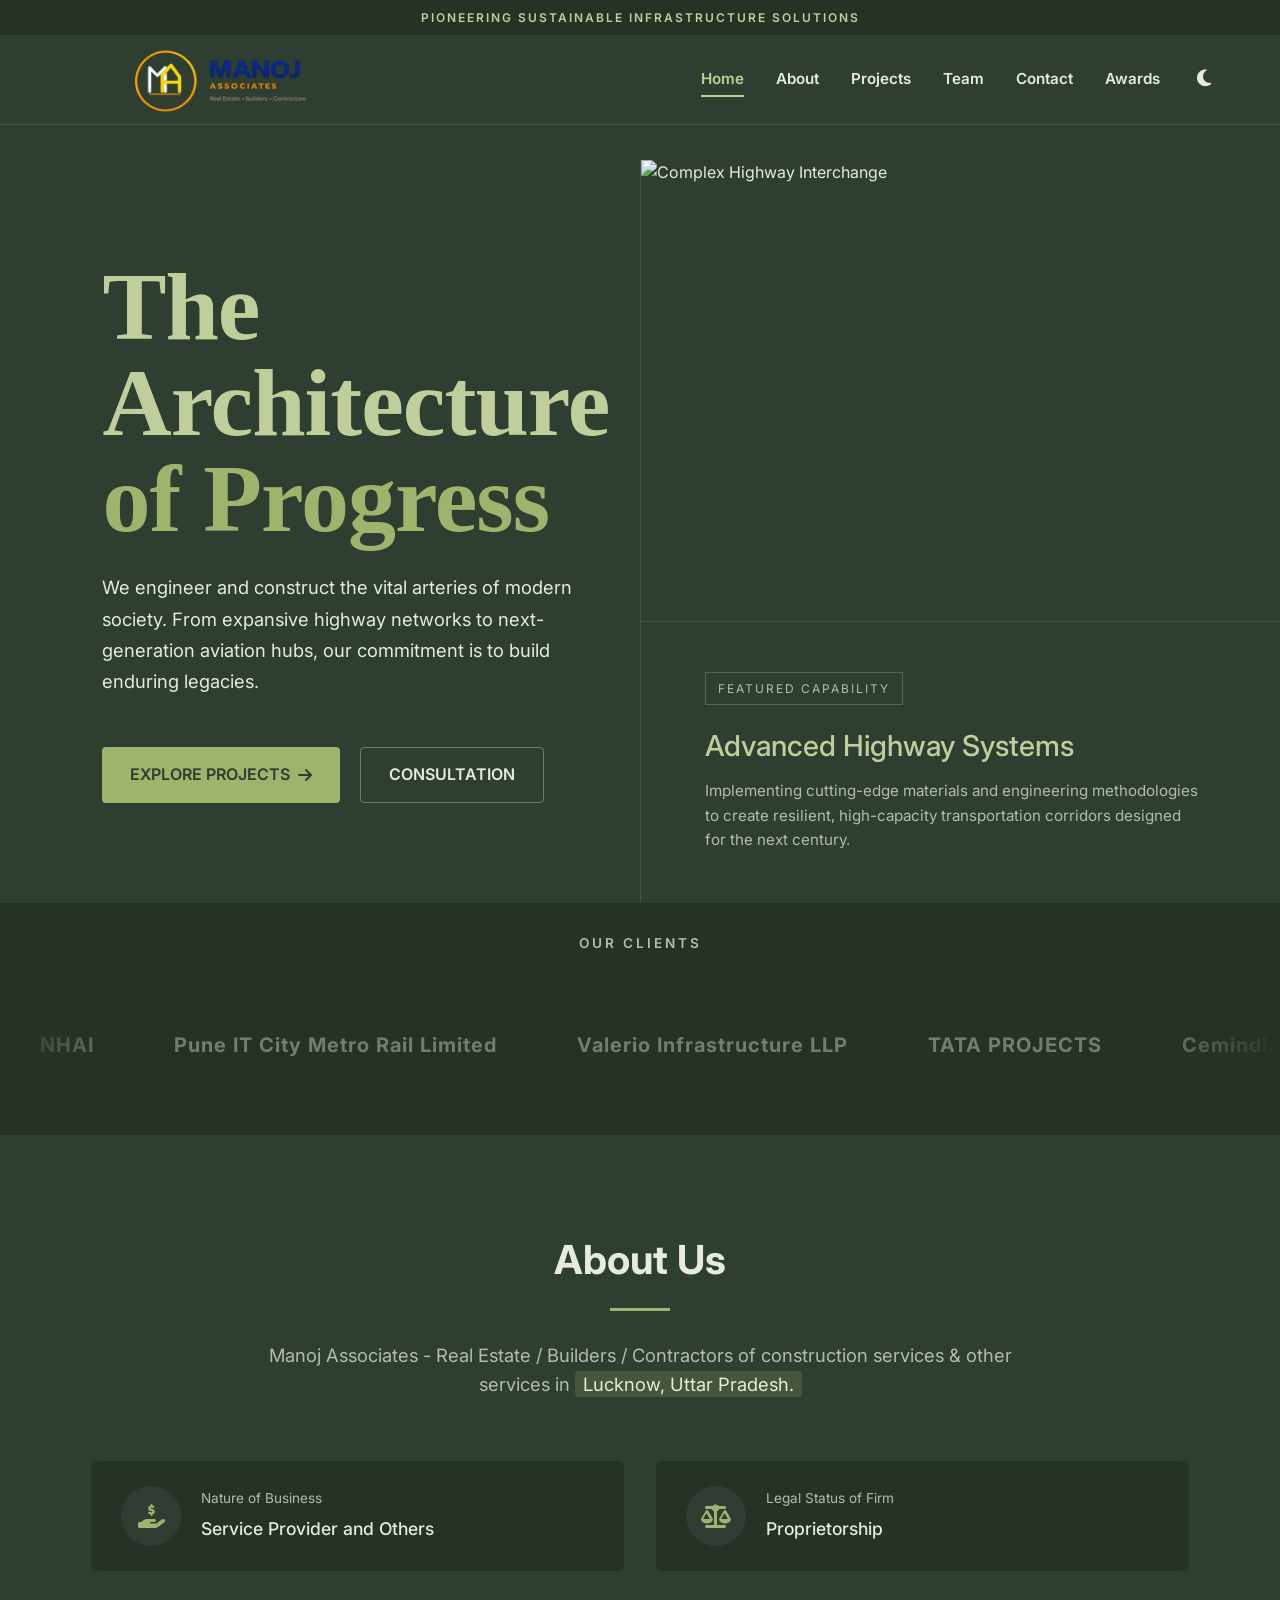
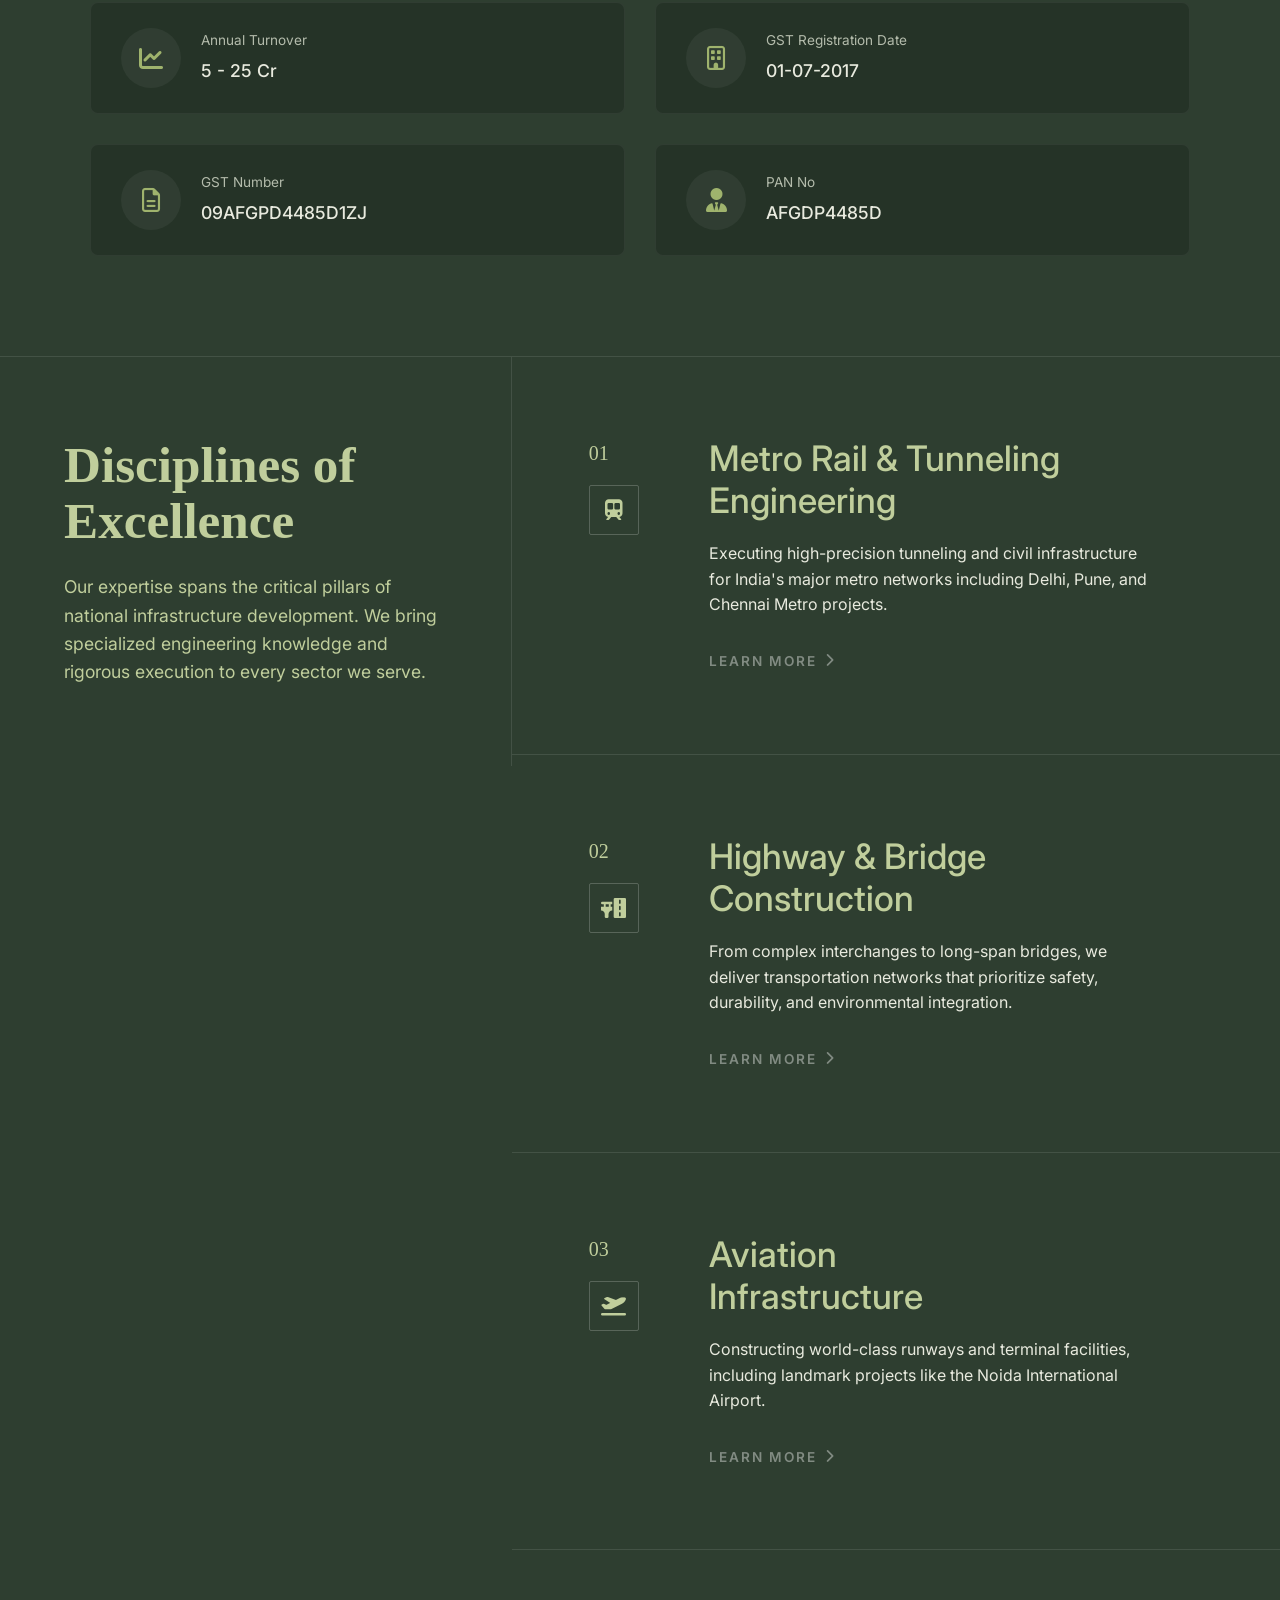
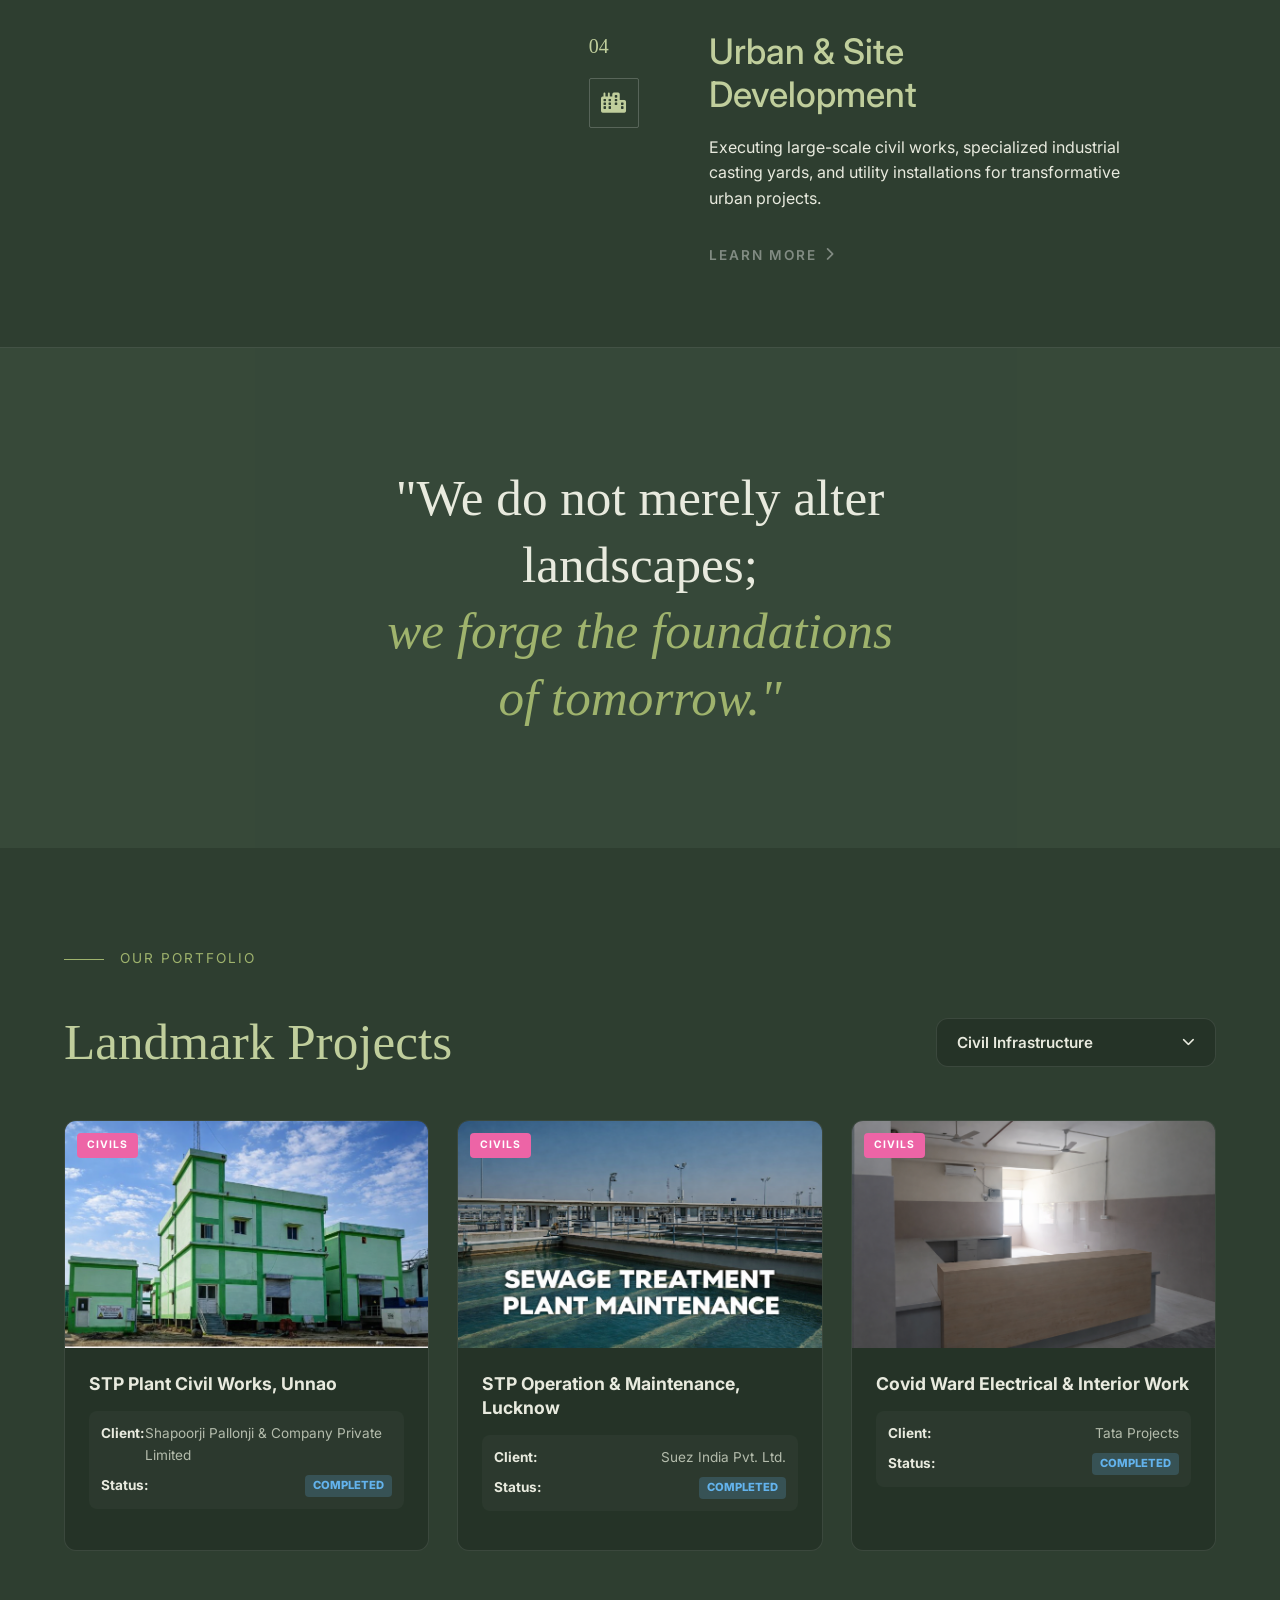
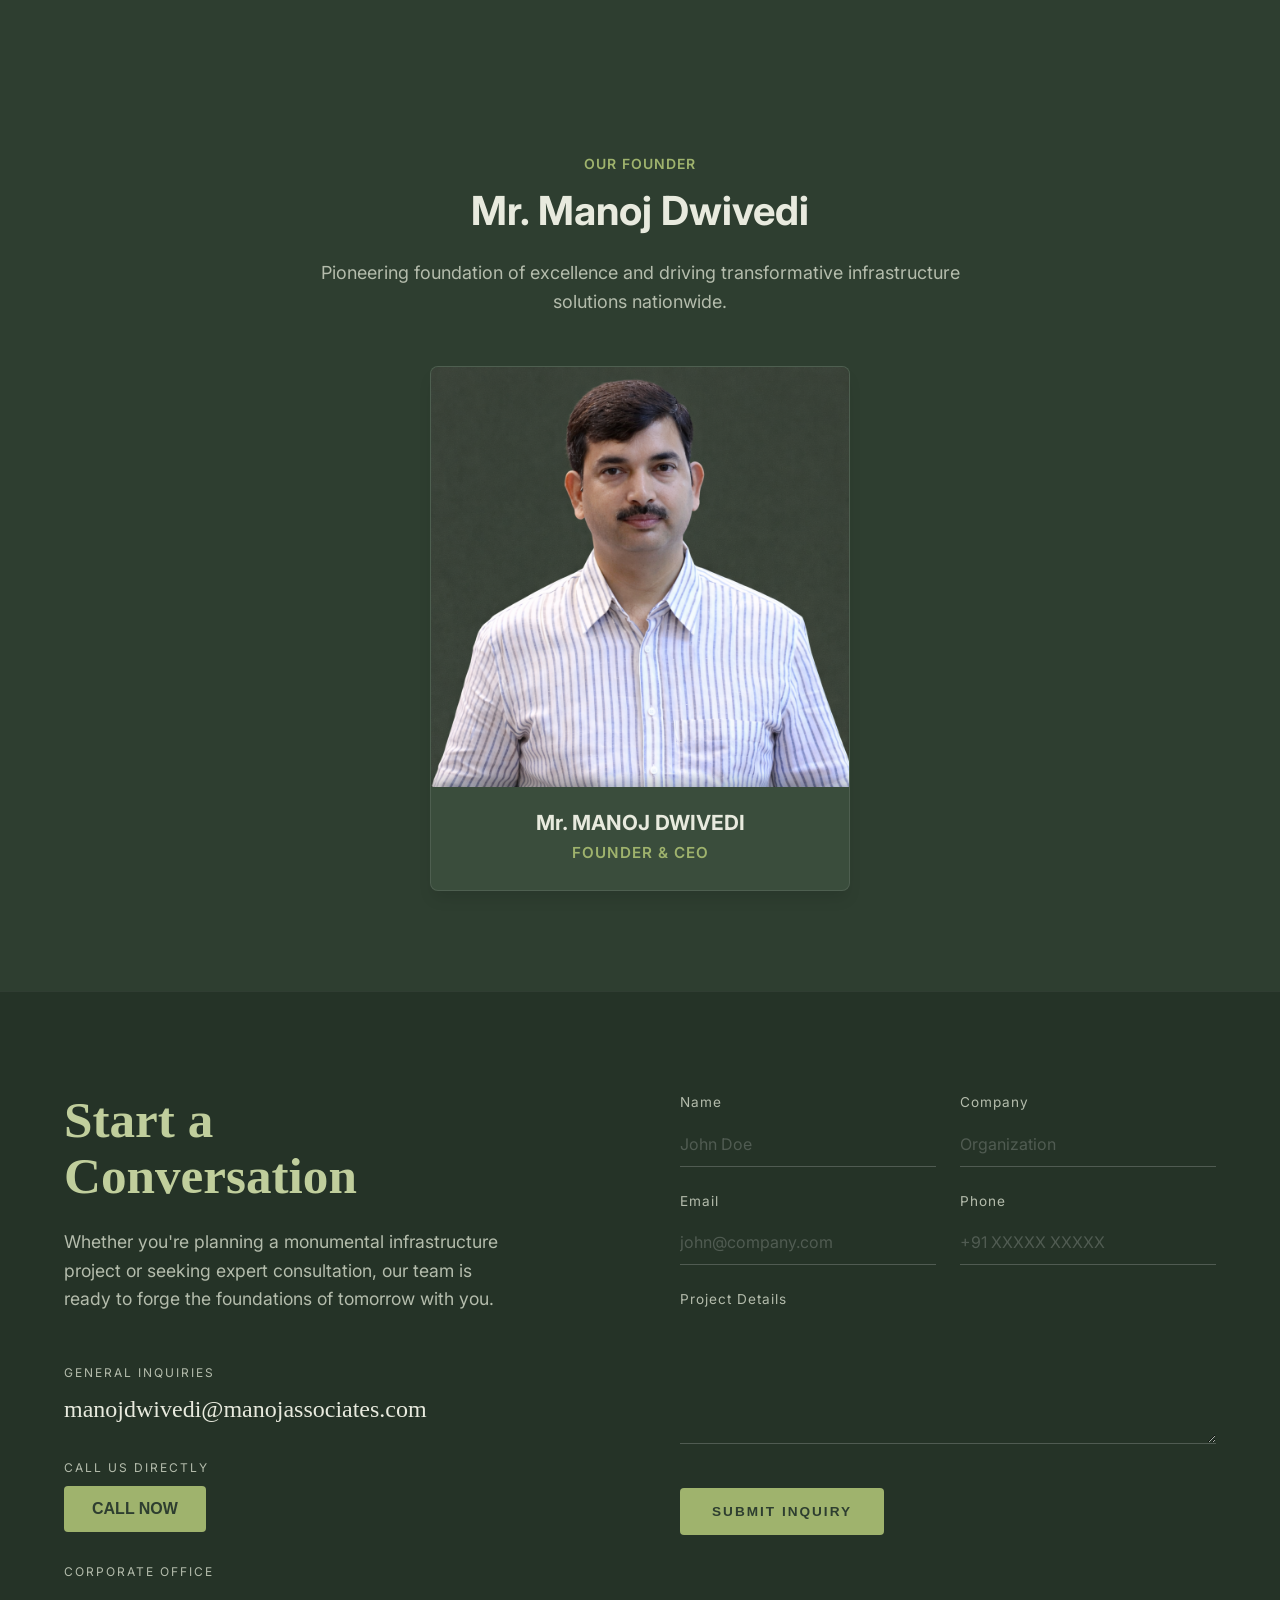
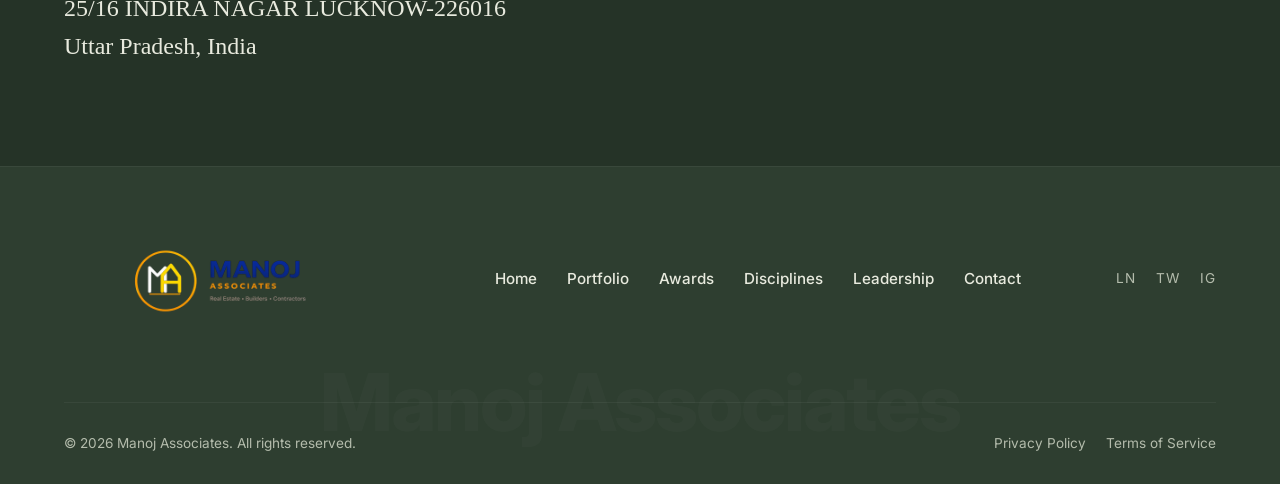
==== index.html @ 1d8e3f3d "email updated" ====
<!DOCTYPE html>
<html lang="en">

<head>
    <meta charset="UTF-8">
    <meta name="viewport" content="width=device-width, initial-scale=1.0">
    <link rel="icon" type="image/png" href="icon.png">

    <title> Manoj Associates </title>
    <meta name="description"
        content="Tiwari Infrastructure Pvt Ltd develops modern highways, airports, bridges, and smart city projects.">

    <!-- Google Fonts -->
    <link rel="preconnect" href="https://fonts.googleapis.com">
    <link rel="preconnect" href="https://fonts.gstatic.com" crossorigin>
    <link href="https://fonts.googleapis.com/css2?family=Inter:wght@300;400;500;600;700;800&display=swap"
        rel="stylesheet">

    <!-- FontAwesome for Icons -->
    <link rel="stylesheet" href="https://cdnjs.cloudflare.com/ajax/libs/font-awesome/6.4.0/css/all.min.css">

    <!-- Custom CSS -->
    <link rel="stylesheet" href="style.css">
</head>

<body>

    <!-- Top Banner -->
    <div class="top-banner">
        <span>PIONEERING SUSTAINABLE INFRASTRUCTURE SOLUTIONS</span>
    </div>

    <!-- Header / Navbar -->
    <header class="header">
        <div class="container navbar">
            <a href="#" class="logo">
                <div class="logo-box"><img src="newlogo.png"></div>
                <div class="logo-text">
                    <!-- <span class="logo-name">Manoj Associates </span> -->
                    <!-- <span class="logo-sub">Construction Excellence</span> -->
                </div>
            </a>
            <button class="mobile-menu-btn" aria-label="Toggle menu">
                <i class="fa-solid fa-bars"></i>
            </button>
            <nav class="nav-links">
                <a href="#home" class="active">Home</a>
                <a href="#about">About</a>
                <a href="#projects">Projects</a>

                <a href="#team">Team</a>
                <a href="#contact">Contact</a>
                <a href="awards.html">Awards</a>
                <!-- <a href="#" class="btn btn-primary nav-btn" download><i class="fa-solid fa-file-pdf"></i> Brochure</a> -->
                <button id="theme-toggle" class="theme-toggle-btn" aria-label="Toggle Dark/Light Mode">
                    <i class="fa-solid fa-moon"></i>
                </button>
            </nav>
        </div>
    </header>

    <!-- Hero Section Split Layout -->
    <section id="home" class="hero-split animate-on-scroll">
        <div class="hero-left">
            <div class="hero-content">
                <h1 class="hero-title">The Architecture <span class="highlight">of Progress</span></h1>
                <p class="hero-subtitle">We engineer and construct the vital arteries of modern society. From expansive
                    highway networks to next-generation aviation hubs, our commitment is to build enduring legacies.</p>
                <div class="hero-actions">
                    <a href="#projects" class="btn btn-primary">EXPLORE PROJECTS <i
                            class="fa-solid fa-arrow-right"></i></a>
                    <a href="#contact" class="btn btn-secondary">CONSULTATION</a>
                </div>
            </div>
        </div>
        <div class="hero-right">
            <div class="hero-image-pane">
                <img src="https://static.wixstatic.com/media/b2cf1a_d93e076eb09449809302a1bdda2d6752~mv2.png/v1/fill/w_712,h_318,al_c,q_85,usm_0.66_1.00_0.01,enc_auto/b2cf1a_d93e076eb09449809302a1bdda2d6752~mv2.png"
                    alt="Complex Highway Interchange">
            </div>
            <div class="hero-feature-pane">
                <span class="feature-tag">FEATURED CAPABILITY</span>
                <h3>Advanced Highway Systems</h3>
                <p>Implementing cutting-edge materials and engineering methodologies to create resilient, high-capacity
                    transportation corridors designed for the next century.</p>
            </div>
        </div>
    </section>

    <!-- Client Trust Marquee -->
    <section class="client-marquee">
        <div class="marquee-title">OUR CLIENTS</div>
        <div class="marquee-container">
            <div class="marquee-content-wrapper">
                <div class="marquee-content">
                    <div class="client-logo">NHAI</div>
                    <div class="client-logo"> Pune IT City Metro Rail
                        Limited </div>
                    <div class="client-logo">Valerio Infrastructure LLP</div>
                    <!-- <div class="client-logo"><img src="Mall Constructions Pvt.Ltd..png"></div> -->
                    <div class="client-logo">TATA PROJECTS</div>
                    <div class="client-logo">Cemindia Projects Limited</div>
                    <div class="client-logo">Afcons Infrastructure Limited</div>

                    <div class="client-logo">Suez India Pvt. Ltd. </div>

                    <div class="client-logo"> J.Kumar-NCC (GMLR) JV </div>
                    <div class="client-logo">Larsen & Toubro Limited,Construction</div>

                </div>
                <!-- Duplicate for seamless scroll -->
                <div class="marquee-content">
                    <div class="client-logo">
                        <div>
                            <div class="client-logo">PWD UTTAR PRADESH</div>
                            <div class="client-logo">MINISTRY OF ROAD TRANSPORT</div>
                            <div class="client-logo">L&T CONSTRUCTION</div>
                            <div class="client-logo">TATA PROJECTS</div>
                            <div class="client-logo">RELIANCE INFRA</div>
                        </div>
                    </div>
                </div>
            </div>
        </div>
    </section>

    <!-- About Us Section -->
    <section id="about" class="about section animate-on-scroll">
        <div class="container">
            <div class="about-header text-center">
                <h2 class="section-title">About Us</h2>
                <div class="heading-underline"></div>
                <p class="about-subtitle">Manoj Associates - Real Estate / Builders / Contractors of construction
                    services & other services in <span class="highlight-text">Lucknow, Uttar Pradesh.</span></p>
            </div>

            <div class="about-stats-container">
                <!-- Stat 1 -->
                <div class="about-stat-box">
                    <div class="stat-icon-wrap">
                        <i class="fa-solid fa-hand-holding-dollar"></i>
                    </div>
                    <div class="stat-info">
                        <span class="stat-label">Nature of Business</span>
                        <strong class="stat-value">Service Provider and Others</strong>
                    </div>
                </div>

                <!-- Stat 2 -->
                <div class="about-stat-box">
                    <div class="stat-icon-wrap">
                        <i class="fa-solid fa-scale-balanced"></i>
                    </div>
                    <div class="stat-info">
                        <span class="stat-label">Legal Status of Firm</span>
                        <strong class="stat-value">Proprietorship</strong>
                    </div>
                </div>

                <!-- Stat 3 -->
                <div class="about-stat-box">
                    <div class="stat-icon-wrap">
                        <i class="fa-solid fa-chart-line"></i>
                    </div>
                    <div class="stat-info">
                        <span class="stat-label">Annual Turnover</span>
                        <strong class="stat-value">5 - 25 Cr</strong>
                    </div>
                </div>

                <!-- Stat 4 -->
                <div class="about-stat-box">
                    <div class="stat-icon-wrap">
                        <i class="fa-regular fa-building"></i>
                    </div>
                    <div class="stat-info">
                        <span class="stat-label">GST Registration Date</span>
                        <strong class="stat-value">01-07-2017</strong>
                    </div>
                </div>

                <!-- Stat 5 (Centered at bottom) -->
                <div class="about-stat-box">
                    <div class="stat-icon-wrap">
                        <i class="fa-regular fa-file-lines"></i>
                    </div>
                    <div class="stat-info">
                        <span class="stat-label">GST Number</span>
                        <strong class="stat-value">09AFGPD4485D1ZJ</strong>
                    </div>
                </div>

                <!-- Stat 6 (Centered at bottom) -->
                <div class="about-stat-box">
                    <div class="stat-icon-wrap">
                        <i class="fa-solid fa-user-tie"></i>
                    </div>
                    <div class="stat-info">
                        <span class="stat-label">PAN No</span>
                        <strong class="stat-value">AFGDP4485D</strong>
                    </div>
                </div>
            </div>
        </div>
    </section>

    <!-- Disciplines Section -->
    <section id="services" class="disciplines">
        <div class="disciplines-left">
            <h2 class="disciplines-title">Disciplines of Excellence</h2>
            <p class="disciplines-desc">Our expertise spans the critical pillars of national infrastructure development.
                We bring specialized engineering knowledge and rigorous execution to every sector we serve.</p>
        </div>
        <div class="disciplines-right">
            <!-- Item 1: Metro & Tunneling -->
            <div class="discipline-item">
                <div class="discipline-meta">
                    <span class="discipline-num">01</span>
                    <div class="discipline-icon"><i class="fa-solid fa-train-subway"></i></div>
                </div>
                <div class="discipline-content">
                    <h3>Metro Rail & Tunneling<br>Engineering</h3>
                    <p>Executing high-precision tunneling and civil infrastructure for India's major metro networks
                        including Delhi, Pune, and Chennai Metro projects.</p>
                    <button class="learn-more btn-link" data-id="metro">LEARN MORE <i
                            class="fa-solid fa-chevron-right"></i></button>
                </div>
            </div>

            <!-- Item 2: Highway & Bridge -->
            <div class="discipline-item border-top">
                <div class="discipline-meta">
                    <span class="discipline-num">02</span>
                    <div class="discipline-icon"><i class="fa-solid fa-road-bridge"></i></div>
                </div>
                <div class="discipline-content">
                    <h3>Highway & Bridge<br>Construction</h3>
                    <p>From complex interchanges to long-span bridges, we deliver transportation networks that
                        prioritize safety, durability, and environmental integration.</p>
                    <button class="learn-more btn-link" data-id="highway">LEARN MORE <i
                            class="fa-solid fa-chevron-right"></i></button>
                </div>
            </div>

            <!-- Item 3: Aviation -->
            <div class="discipline-item border-top">
                <div class="discipline-meta">
                    <span class="discipline-num">03</span>
                    <div class="discipline-icon"><i class="fa-solid fa-plane-departure"></i></div>
                </div>
                <div class="discipline-content">
                    <h3>Aviation<br>Infrastructure</h3>
                    <p>Constructing world-class runways and terminal facilities, including landmark projects like the
                        Noida International Airport.</p>
                    <button class="learn-more btn-link" data-id="aviation">LEARN MORE <i
                            class="fa-solid fa-chevron-right"></i></button>
                </div>
            </div>

            <!-- Item 4: Urban Development -->
            <div class="discipline-item border-top">
                <div class="discipline-meta">
                    <span class="discipline-num">04</span>
                    <div class="discipline-icon"><i class="fa-solid fa-city"></i></div>
                </div>
                <div class="discipline-content">
                    <h3>Urban & Site<br>Development</h3>
                    <p>Executing large-scale civil works, specialized industrial casting yards, and utility
                        installations for transformative urban projects.</p>
                    <button class="learn-more btn-link" data-id="urban">LEARN MORE <i
                            class="fa-solid fa-chevron-right"></i></button>
                </div>
            </div>
        </div>
    </section>

    <!-- Quote Section -->
    <section class="quote-section">
        <div class="quote-overlay"></div>
        <div class="container quote-container">
            <h2 class="quote-text">"We do not merely alter<br>landscapes;<br><span>we forge the foundations<br>of
                    tomorrow."</span></h2>
        </div>
    </section>

    <!-- Testimonials Section Removed for Clarity -->

    <!-- Projects Section (Dropdown Filter) -->
    <section id="projects" class="portfolio section animate-on-scroll">
        <div class="container">
            <div class="portfolio-header">
                <div class="portfolio-tag-area">
                    <div class="portfolio-line"></div>
                    <span class="portfolio-tag">Our Portfolio</span>
                </div>
                <div class="portfolio-controls">
                    <h2 class="portfolio-title">Landmark Projects</h2>

                    <!-- Custom Modern Dropdown -->
                    <div class="project-filter-dropdown" id="project-dropdown">
                        <button class="dropdown-trigger">
                            <span id="selected-category">Civil Infrastructure</span>
                            <i class="fa-solid fa-chevron-down"></i>
                        </button>
                        <ul class="dropdown-menu">
                            <li data-filter="all">All Projects</li>
                            <li data-filter="architectural">Architectural & Finishing Works</li>
                            <li data-filter="metro">Metro Rail Infrastructure</li>
                            <li data-filter="tunnel">Tunnel Segment Casting</li>
                            <li data-filter="casting">Casting Yard Development</li>
                            <li data-filter="transport">Infrastructure Transportation</li>
                            <li data-filter="civil" class="active">Civil Infrastructure</li>
                        </ul>
                    </div>
                </div>
            </div>

            <div class="portfolio-grid-v2" id="projects-grid">

                <!-- 1. Architectural -->
                <!-- ----------------------project-1-------------------->
                <div class="pcard" data-sector="architectural" data-title="Noida International Airport – Flooring"
                    data-client="Tata Projects Ltd" data-amount="₹1000.50 Lakhs" data-status="In Progress"
                    data-location="Jewar, Uttar Pradesh"
                    data-desc="Precision execution of Ruby Red granite polishing, leather finish stone, and Kota stone flooring across terminal areas and passenger concourses. This project demands high durability and premium finishing for one of India's largest upcoming aviation hubs.">
                    <div class="pcard-image">
                        <img src="airport.png" alt="Noida Airport">
                        <div class="pcard-overlay">
                            <button class="view-details-btn">VIEW DETAILS</button>

                        </div>
                        <span class="pcard-badge architectural">Architectural</span>
                    </div>
                    <div class="pcard-body">
                        <h3>Noida International Airport</h3>
                        <div class="pcard-info-grid">
                            <span><strong>Client:</strong> Tata Projects Ltd</span>
                            <span><strong>Status:</strong> <span class="status-tag ongoing">In Progress</span></span>
                        </div>
                    </div>
                </div>

                <!-- ----------------------project-1-------------------->




                <!-- ----------------------project-2-------------------->

                <div class="pcard" data-sector="architectural" data-title="Pune Metro Multi-Station Finishing Works"
                    data-client="Tata Projects Ltd" data-amount="₹1855.00 Lakhs" data-status="Completed"
                    data-location="Pune Metro Stations"
                    data-desc="Execution of comprehensive architectural and finishing works including granite flooring, cladding, ACP façade systems, glass installation and stainless steel works across multiple Pune Metro stations such as Shivaji Nagar, Civil Court (underground and elevated), Swargate, Budhwarpeth and Mandai under UGC-01 & 02 packages.The project focused on delivering high-quality structural finishing, durability and modern metro station aesthetics.">
                    <div class="pcard-image">
                        <img src="Pune Metro Finishing Works.png" alt="Pune Metro Finishing Works">
                        <div class="pcard-overlay">
                            <button class="view-details-btn">VIEW DETAILS</button>

                        </div>
                        <span class="pcard-badge architectural">Architectural</span>
                    </div>
                    <div class="pcard-body">
                        <h3>Pune Metro Finishing Works</h3>
                        <div class="pcard-info-grid">
                            <span><strong>Client:</strong>Gulermak - Tata Projects Limited </span>
                            <span><strong>Status:</strong> <span class="status-tag ongoing">Completed</span></span>
                        </div>
                    </div>
                </div>

                <!-- ----------------------project-2-------------------->


                <!-- ----------------------project-3-------------------->

                <div class="pcard" data-sector="architectural" data-title="Pune Metro Basalt Cladding Work"
                    data-client="Tata Projects Ltd" data-amount="₹500.00 Lakhs" data-status="Completed"
                    data-location="Shivaji Nagar Metro Station, Pune"
                    data-desc="Execution of basalt stone cladding and miscellaneous finishing works at Shivaji Nagar Entry and Exit area under Pune Metro Project UGC-01. The project focused on durable façade finishing and high-quality architectural detailing for metro infrastructure.">
                    <div class="pcard-image">
                        <img src="Pune Metro Basalt Cladding Work.png" alt="Noida Airport">
                        <div class="pcard-overlay">
                            <button class="view-details-btn">VIEW DETAILS</button>

                        </div>
                        <span class="pcard-badge architectural">Architectural</span>
                    </div>
                    <div class="pcard-body">
                        <h3>Pune Metro Basalt Cladding Work</h3>
                        <div class="pcard-info-grid">
                            <span><strong>Client:</strong>Gulermak - Tata Projects Limited (Pune Metro Joint
                                Venture)</span>
                            <span><strong>Status:</strong> <span class="status-tag ongoing">Completed</span></span>
                        </div>
                    </div>
                </div>

                <!-- ----------------------project-3-------------------->



                <!-- ----------------------project-4-------------------->

                <div class="pcard" data-sector="architectural"
                    data-title=" Supply and installation of ACP cladding at Khadki Metro Station, Pune."
                    data-client="Tata Projects Ltd" data-amount="₹144.00 Lakhs" data-status="Completed"
                    data-location="Khadki Metro Station, Pune"
                    data-desc="Execution of supply and fixing of Aluminum Composite Panel (ACP) cladding at Khadki Metro Station, Pune. The project involved high-quality façade installation to enhance durability, safety and modern architectural appearance of the metro station.">
                    <div class="pcard-image">
                        <img src="Khadki Metro ACP Work.png" alt="Khadki Metro ACP Work">
                        <div class="pcard-overlay">
                            <button class="view-details-btn">VIEW DETAILS</button>

                        </div>
                        <span class="pcard-badge architectural">Architectural</span>
                    </div>
                    <div class="pcard-body">
                        <h3>Khadki Metro ACP Work</h3>
                        <div class="pcard-info-grid">
                            <span><strong>Client:</strong>Mall Constructions Pvt. Ltd.</span>
                            <span><strong>Status:</strong> <span class="status-tag ongoing">Completed</span></span>
                        </div>
                    </div>
                </div>
                <!-- ----------------------project-4-------------------->



                <!-- ----------------------project-5-------------------->

                <div class="pcard" data-sector="architectural"
                    data-title="Granite flooring, ACP cladding, glass and steel works across multiple Pune Metro stations."
                    data-client="Tata Projects Ltd" data-amount="₹1855.00 Lakhs" data-status="Completed"
                    data-location="Pune Metro Stations (Multiple Locations)"
                    data-desc="Execution of large-scale architectural and finishing works including granite flooring, cladding, ACP façade systems, glass installation and stainless steel works across multiple Pune Metro stations such as Shivaji Nagar, Civil Court (UG & Elevated), Swargate, Budhwarpeth and Mandai under UGC-01 & 02 packages.The project focused on delivering high-quality finishing, structural durability and modern metro infrastructure aesthetics.">
                    <div class="pcard-image">
                        <img src="punemetro.png" alt="Noida Airport">
                        <div class="pcard-overlay">
                            <button class="view-details-btn">VIEW DETAILS</button>

                        </div>
                        <span class="pcard-badge architectural">Architectural</span>
                    </div>
                    <div class="pcard-body">
                        <h3> Pune Metro Finishing Works</h3>
                        <div class="pcard-info-grid">

                            <span><strong>Client:</strong>Gulermak - Tata Projects Limited (Pune Metro JV)</span>
                            <span><strong>Status:</strong> <span class="status-tag ongoing">Completed</span></span>
                        </div>
                    </div>
                </div>

                <!-- ----------------------project-5-------------------->



                <!-- ----------------------project-6-------------------->

                <div class="pcard" data-sector="architectural"
                    data-title="Civil, electrical and infrastructure work for Tata-assisted isolation wards at Gonda Hospital."
                    data-client="Tata Projects Ltd" data-amount="₹187.00 Lakhs" data-status="Completed"
                    data-location="Gonda Hospital, Uttar Pradesh"
                    data-desc="Execution of civil, architectural, electrical, ELV and PHE works for the creation and upgradation of Tata-assisted isolation and quarantine wards at Gonda Hospital. The project focused on rapid infrastructure development with high standards of safety, functionality and healthcare compliance.">
                    <div class="pcard-image">
                        <img src="Gonda Hospital Infrastructure Work.png" alt="Noida Airport">
                        <div class="pcard-overlay">
                            <button class="view-details-btn">VIEW DETAILS</button>

                        </div>
                        <span class="pcard-badge architectural">Architectural</span>
                    </div>
                    <div class="pcard-body">
                        <h3>Gonda Hospital Infrastructure Work</h3>
                        <div class="pcard-info-grid">
                            <span><strong>Client:</strong>Tata Projects </span>
                            <span><strong>Status:</strong> <span class="status-tag ongoing">Completed</span></span>
                        </div>
                    </div>
                </div>
                <!-- ----------------------project-6-------------------->




                <!-- ----------------------project-7-------------------->

                <div class="pcard" data-sector="Architectural" data-title="Taj Hotel Basalt Cladding"
                    data-client="Valerio Infrastructure LLP" data-amount="₹100.00 Lakhs" data-status="In Progress"
                    data-location="Gomti Nagar, Lucknow"
                    data-desc="High-quality basalt stone cladding for the prestigious Taj Hotel. Our scope includes intricate façade finishing and architectural stone installation to achieve a premium aesthetic while ensuring long-term structural resilience.">
                    <div class="pcard-image">
                        <img src="taj.png" alt="Taj Hotel">
                        <div class="pcard-overlay">
                            <button class="view-details-btn">VIEW DETAILS</button>
                        </div>
                        <span class="pcard-badge architectural">Finishing</span>
                    </div>
                    <div class="pcard-body">
                        <h3>Taj Hotel Stone Cladding</h3>
                        <div class="pcard-info-grid">
                            <span><strong>Client:</strong> Valerio LLP</span>
                            <span><strong>Status:</strong> <span class="status-tag ongoing">In Progress</span></span>
                        </div>
                    </div>
                </div>
                <!-- ----------------------project-7-------------------->



                <!-- 2. Metro -->

                <!-- ----------------------project-1-------------------->

                <div class="pcard" data-sector="metro" data-title="Lucknow Metro Stations, Uttar Pradesh"
                    data-client="Gulermak-Tata JV" data-amount="₹231.77 Lakhs" data-status="Completed"
                    data-location="Lucknow Metro Stations, Uttar Pradesh"
                    data-desc=" Execution of civil construction works across multiple stations of the Lucknow Metro Project. The project involved structural development, site work and infrastructure execution ensuring durability, safety and high construction standards for metro rail operations.">
                    <div class="pcard-image">
                        <img src="Lucknow Metro Civil Works.png" alt="Lucknow Metro">
                        <div class="pcard-overlay">
                            <button class="view-details-btn">VIEW DETAILS</button>
                        </div>
                        <span class="pcard-badge metro">Metro Civil</span>
                    </div>
                    <div class="pcard-body">
                        <h3>Lucknow Metro Civil Works</h3>
                        <div class="pcard-info-grid">
                            <span><strong>Client:</strong>Gulermak-Tata Projects JV</span>
                            <span><strong>Status:</strong> <span class="status-tag completed">Completed</span></span>
                        </div>
                    </div>
                </div>
                <!-- ----------------------project-1-------------------->

                <!-- ----------------------project-2-------------------->

                <div class="pcard" data-sector="metro"
                    data-title="Road restoration work executed for Lucknow Metro infrastructure project."
                    data-client="Gulermak-Tata JV" data-amount="₹770.00 Lakhs" data-status="Completed"
                    data-location="Lucknow Metro Project, Uttar Pradesh"
                    data-desc="Execution of road restoration works for the Lucknow Metro Project, ensuring reconstruction and strengthening of roads affected during metro construction. The project focused on restoring surface quality, durability and maintaining urban infrastructure standards.">
                    <div class="pcard-image">
                        <img src="Lucknow Metro Road Restoration.png" alt="Lucknow Metro">
                        <div class="pcard-overlay">
                            <button class="view-details-btn">VIEW DETAILS</button>
                        </div>
                        <span class="pcard-badge metro">Metro Civil</span>
                    </div>
                    <div class="pcard-body">
                        <h3>Lucknow Metro Road Restoration</h3>
                        <div class="pcard-info-grid">
                            <span><strong>Client:</strong>Gulermak - Tata Projects JV</span>
                            <span><strong>Status:</strong> <span class="status-tag completed">Completed</span></span>
                        </div>
                    </div>
                </div>
                <!-- ----------------------project-2-------------------->



                <!-- ----------------------project-3-------------------->

                <div class="pcard" data-sector="metro"
                    data-title="Inter-carting and transportation of concrete segment rings for Pune Metro project."
                    data-client="Gulermak-Tata JV" data-amount="₹103.00 Lakhs" data-status="Completed"
                    data-location="Pune Metro Project, Maharashtra"
                    data-desc="Execution of inter-carting and transportation of precast concrete segment rings for the Pune Metro Rail Project. The work ensured timely and safe movement of tunnel segments to support metro tunneling operations and project efficiency.">
                    <div class="pcard-image">
                        <img src="Pune Metro Segment Transportation.png" alt="Lucknow Metro">
                        <div class="pcard-overlay">
                            <button class="view-details-btn">VIEW DETAILS</button>
                        </div>
                        <span class="pcard-badge metro">Metro Civil</span>
                    </div>
                    <div class="pcard-body">
                        <h3>Pune Metro Segment Transportation</h3>
                        <div class="pcard-info-grid">
                            <span><strong>Client:</strong>Gulermak - Tata Projects JV</span>
                            <span><strong>Status:</strong> <span class="status-tag completed">Completed</span></span>
                        </div>
                    </div>
                </div>

                <!-- ----------------------project-3-------------------->




                <!-- 3. Tunnel -->

                <!-- ----------------------project-1-------------------->

                <div class="pcard" data-sector="tunnel" data-title="Tunnel Segment Casting – Palghar"
                    data-client="J.Kumar-NCC(GMLR)Joint Venture" data-amount="₹957.00 Lakhs" data-status="In Progress"
                    data-location="Manor Casting Yard, Palghar (Maharashtra)"
                    data-desc=" Execution of tunnel segment ring casting at Manor casting yard for the GMLR (Goregaon-Mulund Link Road) Project in Palghar. The project involves precision manufacturing of precast tunnel segments to support large-scale metro tunneling operations with high quality and structural standards.">
                    <div class="pcard-image">
                        <img src="GMLR Tunnel Segment Casting.png" alt="Tunnel Casting">
                        <div class="pcard-overlay">
                            <button class="view-details-btn">VIEW DETAILS</button>
                        </div>
                        <span class="pcard-badge tunnel">Tunneling</span>
                    </div>
                    <div class="pcard-body">
                        <h3>GMLR Tunnel Segment Casting</h3>
                        <div class="pcard-info-grid">
                            <span><strong>Client:</strong>J.Kumar-NCC(GMLR)Joint Venture</span>
                            <span><strong>Status:</strong> <span class="status-tag completed">In Progress</span></span>
                        </div>
                    </div>
                </div>

                <!-- ----------------------project-1-------------------->



                <!-- ----------------------project-2-------------------->

                <div class="pcard" data-sector="tunnel" data-title="Bhopal Metro Segment Casting"
                    data-client="Kalpataru Projects International Limited" data-amount="₹282.00 Lakhs"
                    data-status="In Progress" data-location="Bhopal Casting Yard, Madhya Pradesh"
                    data-desc="Execution of tunnel segment ring casting at Bhopal casting yard for Bhopal Metro Project BH-04. The project involves precision manufacturing of precast tunnel segments to support metro tunneling operations with high quality and structural standards.">
                    <div class="pcard-image">
                        <img src="Bhopal Metro Segment Casting.png" alt="Tunnel Casting">
                        <div class="pcard-overlay">
                            <button class="view-details-btn">VIEW DETAILS</button>
                        </div>
                        <span class="pcard-badge tunnel">Tunneling</span>
                    </div>
                    <div class="pcard-body">
                        <h3>Bhopal Metro Segment Casting</h3>
                        <div class="pcard-info-grid">
                            <span><strong>Client:</strong>Kalpataru Projects International Limited</span>
                            <span><strong>Status:</strong> <span class="status-tag completed">In Progress</span></span>
                        </div>
                    </div>
                </div>
                <!-- ----------------------project-2-------------------->


                <!-- ----------------------project-3-------------------->

                <div class="pcard" data-sector="tunnel" data-title="Tunnel Casting – Patna Metro"
                    data-client="Larsen & Toubro Limited (Construction)" data-amount="₹310.00 Lakhs"
                    data-status="Completed" data-location="Patna Casting Yard, Bihar"
                    data-desc="Execution of tunnel segment ring casting at Patna casting yard for Patna Metro Project PC-03. The project involved manufacturing of precast tunnel segments ensuring high precision, structural strength and quality standards for metro tunneling operations.">
                    <div class="pcard-image">
                        <img src="Tunnel Casting – Patna Metro.png" alt="Tunnel Casting">
                        <div class="pcard-overlay">
                            <button class="view-details-btn">VIEW DETAILS</button>
                        </div>
                        <span class="pcard-badge tunnel">Tunneling</span>
                    </div>
                    <div class="pcard-body">
                        <h3>Patna Metro Segment Casting</h3>
                        <div class="pcard-info-grid">
                            <span><strong>Client:</strong>Larsen & Toubro Limited</span>
                            <span><strong>Status:</strong> <span class="status-tag completed">Completed</span></span>
                        </div>
                    </div>
                </div>
                <!-- ----------------------project-3-------------------->


                <!-- ----------------------project-4-------------------->

                <div class="pcard" data-sector="tunnel" data-title="Delhi Metro Segment Casting"
                    data-client="Larsen & Toubro Limited (Construction)" data-amount="₹335.00 Lakhs"
                    data-status="Completed" data-location="Mundka Casting Yard, Delhi"
                    data-desc="Execution of tunnel segment ring casting at Mundka casting yard for Delhi Metro Project DC-09. The project involved manufacturing high-precision precast tunnel segments ensuring durability, structural integrity and compliance with metro infrastructure standards.">
                    <div class="pcard-image">
                        <img src="delhi.png" alt="Tunnel Casting">
                        <div class="pcard-overlay">
                            <button class="view-details-btn">VIEW DETAILS</button>
                        </div>
                        <span class="pcard-badge tunnel">Tunneling</span>
                    </div>
                    <div class="pcard-body">
                        <h3>Delhi Metro Segment Casting</h3>
                        <div class="pcard-info-grid">
                            <span><strong>Client:</strong>Larsen & Toubro Limited </span>
                            <span><strong>Status:</strong> <span class="status-tag completed">Completed</span></span>
                        </div>
                    </div>
                </div>
                <!-- ----------------------project-4-------------------->


                <!-- ----------------------project-5-------------------->

                <div class="pcard" data-sector="tunnel"
                    data-title="Segment casting work for Chennai Metro Projects TU-01 & UG-06. "
                    data-client="Tata Projects Limited" data-amount="₹525.00 Lakhs" data-status="In Progress"
                    data-location="Chennai Metro Project, Tamil Nadu"
                    data-desc="Execution of segment casting work for Chennai Metro Projects TU-01 & UG-06. The project involves manufacturing precast tunnel segments with high precision and quality to support metro tunneling operations and infrastructure development.">
                    <div class="pcard-image">
                        <img src="Work order for Segment Casting work for Chennai Metro Project – TU-01 & UG-06.png"
                            alt="Tunnel Casting">
                        <div class="pcard-overlay">
                            <button class="view-details-btn">VIEW DETAILS</button>
                        </div>
                        <span class="pcard-badge tunnel">Tunneling</span>
                    </div>
                    <div class="pcard-body">
                        <h3>Chennai Metro Segment Casting</h3>
                        <div class="pcard-info-grid">
                            <span><strong>Client:</strong>Tata Projects </span>
                            <span><strong>Status:</strong> <span class="status-tag completed">In Progress</span></span>
                        </div>
                    </div>
                </div>
                <!-- ----------------------project-5-------------------->






                <!-- 4. Casting Yard -->
                <!-- ----------------------project-1------------------->

                <div class="pcard" data-sector="casting"
                    data-title="Construction of casting yard for twin tunnel in GMLR Project, Palghar."
                    data-client="J. Kumar - NCC (GMLR) Joint Venture" data-amount="₹500.00 Lakhs"
                    data-status="In Progress" data-location="Palghar (GMLR Project), Maharashtra"
                    data-desc="Construction of casting yard for twin tunnel segment production from Film City Goregaon to Khindipada (Amar Nagar), Mulund under GMLR Project, Palghar. The project supports large-scale tunnel infrastructure development with precision casting facilities and operational setup.">
                    <div class="pcard-image">
                        <img src="GMLR.png" alt="Casting Yard">
                        <div class="pcard-overlay">
                            <button class="view-details-btn">VIEW DETAILS</button>
                        </div>
                        <span class="pcard-badge casting">Industrial</span>
                    </div>
                    <div class="pcard-body">
                        <h3>GMLR Casting Yard Development</h3>
                        <div class="pcard-info-grid">
                            <span><strong>Client:</strong>J. Kumar - NCC (GMLR) Joint Venture</span>
                            <span><strong>Status:</strong> <span class="status-tag completed">In Progress</span></span>
                        </div>
                    </div>
                </div>
                <!-- ----------------------project-1------------------->


                <!-- ----------------------project-2------------------->

                <div class="pcard" data-sector="casting"
                    data-title="Casting yard setup work for Delhi Metro Project DC-05."
                    data-client="Afcons Infrastructure Limited" data-amount="₹289.00 Lakhs" data-status="Completed"
                    data-location="Delhi Metro Project, Delhi"
                    data-desc="Execution of casting yard setup work for Delhi Metro Project DC-05. The project involved development of infrastructure and facilities required for tunnel segment production, ensuring efficient operations and high construction standards.">
                    <div class="pcard-image">
                        <img src="Delhi Metro Casting Yard Setup.png" alt="Casting Yard">
                        <div class="pcard-overlay">
                            <button class="view-details-btn">VIEW DETAILS</button>
                        </div>
                        <span class="pcard-badge casting">Industrial</span>
                    </div>
                    <div class="pcard-body">
                        <h3>Delhi Metro Casting Yard Setup</h3>
                        <div class="pcard-info-grid">
                            <span><strong>Client:</strong>Afcons Infrastructure Limited</span>
                            <span><strong>Status:</strong> <span class="status-tag completed">Completed</span></span>
                        </div>
                    </div>
                </div>
                <!-- ----------------------project-2------------------->


                <!-- ----------------------project-3------------------->

                <div class="pcard" data-sector="casting"
                    data-title="Casting yard setup work for Delhi Metro Project DC-07."
                    data-client=" Afcons Infrastructure Limited" data-amount=" ₹143.00 Lakhs" data-status="Completed"
                    data-location="Delhi Metro Project, Delhi"
                    data-desc="Execution of casting yard setup work for Delhi Metro Project DC-07. The project involved development of casting yard infrastructure and facilities required for tunnel segment production, ensuring efficient workflow and high construction standards.">
                    <div class="pcard-image">
                        <img src="DC-07.png" alt="Casting Yard">
                        <div class="pcard-overlay">
                            <button class="view-details-btn">VIEW DETAILS</button>
                        </div>
                        <span class="pcard-badge casting">Industrial</span>
                    </div>
                    <div class="pcard-body">
                        <h3>Delhi Metro Casting Yard Setup (DC-07)</h3>
                        <div class="pcard-info-grid">
                            <span><strong>Client:</strong> Afcons Infrastructure Limited</span>
                            <span><strong>Status:</strong> <span class="status-tag completed">Completed</span></span>
                        </div>
                    </div>
                </div>
                <!-- ----------------------project-3------------------->


                <!-- ----------------------project-4------------------->

                <div class="pcard" data-sector="casting"
                    data-title="Casting yard setup work for Chennai Metro Project TU-01."
                    data-client="Tata Projects Limited" data-amount="₹436.00 Lakhs" data-status="Completed"
                    data-location="Chennai Metro Project, Tamil Nadu"
                    data-desc="Execution of casting yard setup work for Chennai Metro Project TU-01. The project involved development of casting yard infrastructure and facilities required for tunnel segment production, ensuring efficient operations and high construction standards.">
                    <div class="pcard-image">
                        <img src="Chennai Metro Casting Yard Setup.png" alt="Casting Yard">
                        <div class="pcard-overlay">
                            <button class="view-details-btn">VIEW DETAILS</button>
                        </div>
                        <span class="pcard-badge casting">Industrial</span>
                    </div>
                    <div class="pcard-body">
                        <h3>Chennai Metro Casting Yard Setup</h3>
                        <div class="pcard-info-grid">
                            <span><strong>Client:</strong>Tata Projects </span>
                            <span><strong>Status:</strong> <span class="status-tag completed">Completed</span></span>
                        </div>
                    </div>
                </div>
                <!-- ----------------------project-4------------------->



                <!-- ----------------------project-5------------------->

                <div class="pcard" data-sector="casting"
                    data-title="Construction of casting yard for Lucknow Metro infrastructure project."
                    data-client="Gulermak - Tata Projects Limited (Joint Venture)" data-amount="₹225.00 Lakhs"
                    data-status="Completed" data-location=""
                    data-desc="Construction of casting yard for the Lucknow Metro Project. The project involved development of infrastructure and facilities required for tunnel segment production, ensuring efficient operations and high construction standards for metro development.">
                    <div class="pcard-image">
                        <img src="Lucknow Metro Casting Yard.png" alt="Casting Yard">
                        <div class="pcard-overlay">
                            <button class="view-details-btn">VIEW DETAILS</button>
                        </div>
                        <span class="pcard-badge casting">Industrial</span>
                    </div>
                    <div class="pcard-body">
                        <h3>Lucknow Metro Casting Yard</h3>
                        <div class="pcard-info-grid">
                            <span><strong>Client:</strong>Gulermak - Tata Projects Limited</span>
                            <span><strong>Status:</strong> <span class="status-tag completed">Completed</span></span>
                        </div>
                    </div>
                </div>
                <!-- ----------------------project-5------------------->



                <!-- 5. Civil -->
                <!-- ----------------------project-1------------------->

                <div class="pcard" data-sector="civil" data-title="Lucknow Station Civil Works"
                    data-client="Shapoorji Pallonji & Company Private Limited" data-amount=" ₹38.86 Lakhs"
                    data-status="Completed" data-location=" Unnao, Kanpur (Uttar Pradesh)"
                    data-desc="Execution of civil construction works including Admin Building (G+1), VCB panel room, PTU unit and allied infrastructure at 15 MLD Sewage Treatment Plant (STP) in Unnao, Kanpur. The project focused on delivering high-quality civil infrastructure for water treatment and urban utility systems.">
                    <div class="pcard-image">
                        <img src="STP Plant.png" alt="Civil Works">
                        <div class="pcard-overlay">
                            <button class="view-details-btn">VIEW DETAILS</button>
                        </div>
                        <span class="pcard-badge civil">Civils</span>
                    </div>
                    <div class="pcard-body">
                        <h3>STP Plant Civil Works, Unnao </h3>
                        <div class="pcard-info-grid">
                            <span><strong>Client:</strong>Shapoorji Pallonji & Company Private Limited</span>
                            <span><strong>Status:</strong> <span class="status-tag completed">Completed</span></span>
                        </div>
                    </div>
                </div>
                <!-- ----------------------project-1------------------->

                <!-- ----------------------project-2------------------>

                <div class="pcard" data-sector="civil"
                    data-title="Operation, maintenance and sewerage works for STP in Lucknow."
                    data-client="Suez India Pvt. Ltd." data-amount="₹238.00 Lakhs" data-status="Completed"
                    data-location="Lucknow, Uttar Pradesh"
                    data-desc="Execution of operation and maintenance services for Sewerage Treatment Plant (STP) along with sewerage works in Lucknow. The project focused on efficient plant operations, system maintenance and ensuring proper sewage management for urban infrastructure.">
                    <div class="pcard-image">
                        <img src="STP Operation & Maintenance, Lucknow.png" alt="Civil Works">
                        <div class="pcard-overlay">
                            <button class="view-details-btn">VIEW DETAILS</button>
                        </div>
                        <span class="pcard-badge civil">Civils</span>
                    </div>
                    <div class="pcard-body">
                        <h3>STP Operation & Maintenance, Lucknow</h3>
                        <div class="pcard-info-grid">
                            <span><strong>Client:</strong>Suez India Pvt. Ltd.</span>
                            <span><strong>Status:</strong> <span class="status-tag completed">Completed</span></span>
                        </div>
                    </div>
                </div>
                <!-- ----------------------project-2------------------>

                <!-- ----------------------project-3----------------->

                <div class="pcard" data-sector="civil"
                    data-title="Electrical and furniture work for nursing station in Covid ward at Gonda."
                    data-client="Tata Projects" data-amount="____Lakhs" data-status="Completed"
                    data-location="Gonda, Uttar Pradesh"
                    data-desc="Execution of electrical and furniture works for the nursing station in Covid ward at Gonda, Uttar Pradesh under Tata Projects Limited. The project focused on creating functional healthcare infrastructure with proper electrical systems and interior setup for medical operations.">
                    <div class="pcard-image">
                        <img src="covid_isolation_ward.png" alt="Civil Works">
                        <div class="pcard-overlay">
                            <button class="view-details-btn">VIEW DETAILS</button>
                        </div>
                        <span class="pcard-badge civil">Civils</span>
                    </div>
                    <div class="pcard-body">
                        <h3>Covid Ward Electrical & Interior Work</h3>
                        <div class="pcard-info-grid">
                            <span><strong>Client:</strong>Tata Projects</span>
                            <span><strong>Status:</strong> <span class="status-tag completed">Completed</span></span>
                        </div>
                    </div>
                </div>

                <!-- ----------------------project-3----------------->

            </div>
        </div>
        <!-- o results message -->
        <div id="no-projects-msg"
            style="display:none; text-align:center; padding: 60px 20px; color: var(--text-muted);">
            <i class="fa-solid fa-folder-open"
                style="font-size:3rem; margin-bottom:16px; display:block; color: var(--accent-color);"></i>
            <p>No projects found in this category.</p>
        </div>
        </div>
    </section>



    <!-- Team Section -->
    <section id="team" class="team section">
        <div class="container">
            <div class="section-header text-center">
                <span class="section-tag">Our Founder</span>
                <h2 class="section-title">Mr. Manoj Dwivedi</h2>
                <p class="section-subtitle">Pioneering foundation of excellence and driving transformative
                    infrastructure solutions nationwide.</p>
            </div>

            <div class="team-grid team-single">
                <div class="team-card featured-member">
                    <div class="team-image">
                        <img src="mr.png" alt="Mr. MANOJ DWIVEDI">
                        <div class="team-social">
                            <a href="#"><i class="fa-brands fa-twitter"></i></a>
                            <a href="https://www.linkedin.com/in/manoj-dwivedi-593736192/" target="_blank">
                                <i class="fa-brands fa-linkedin-in"></i>
                            </a>
                        </div>
                    </div>
                    <div class="team-info">
                        <h3>Mr. MANOJ DWIVEDI</h3>
                        <p class="team-role">Founder & CEO</p>
                    </div>
                </div>
            </div>
    </section>

    

    <!-- Contact Section -->
    <section id="contact" class="contact section">
        <div class="container">
            <div class="contact-split animate-on-scroll">
                <div class="contact-left">
                    <h2 class="contact-title">Start a<br>Conversation</h2>
                    <p class="contact-subtitle">Whether you're planning a monumental infrastructure project or seeking
                        expert consultation, our team is ready to forge the foundations of tomorrow with you.</p>

                    <div class="contact-direct">
                        <div class="direct-item">
                            <span class="direct-label">General Inquiries</span>
                            <a href="mailto:manojdwivedi@manojassociates.com"
                                class="direct-link">manojdwivedi@manojassociates.com</a>
                        </div>
                        <div class="direct-item">
                            <span class="direct-label">Call Us Directly</span>
                            <a href="tel:9415005550 " class="direct-link"> <button type="submit"
                                    class="btn btn-primary">
                                    CALL NOW
                                </button>
                            </a>
                        </div>
                        <div class="direct-item">
                            <span class="direct-label">Corporate Office</span>
                            <p class="direct-address">25/16
                                INDIRA NAGAR
                                LUCKNOW-226016<br>
                                Uttar Pradesh, India</p>
                        </div>
                    </div>
                </div>



                <!-- EmailJS CDN -->
                <script src="https://cdn.jsdelivr.net/npm/emailjs-com@3/dist/email.min.js"></script>
                <script>
                    (function () {
                        emailjs.init("NOXZ5QC3sRMAldKmg");
                    })();</script>

                <form id="contactForm" class="sleek-form">

                    <div class="form-row">
                        <div class="form-group">
                            <label>Name</label>
                            <input type="text" name="name" placeholder="John Doe" required>
                        </div>
                        <div class="form-group">
                            <label>Company</label>
                            <input type="text" name="company" placeholder="Organization">
                        </div>
                    </div>

                    <div class="form-row">
                        <div class="form-group">
                            <label>Email</label>
                            <input type="email" name="email" placeholder="john@company.com" required>
                        </div>
                        <div class="form-group">
                            <label>Phone</label>
                            <input type="tel" name="phone" placeholder="+91 XXXXX XXXXX">
                        </div>
                    </div>

                    <div class="form-group">
                        <label>Project Details</label>
                        <textarea name="message" rows="5" required></textarea>
                    </div>

                    <button type="submit" class="btn btn-primary btn-submit">
                        SUBMIT INQUIRY
                    </button>

                </form>


                <script>
                    document.getElementById("contactForm").addEventListener("submit", function (e) {
                        e.preventDefault();

                        emailjs.sendForm(
                            "service_l84q1yf",   // yaha service ID
                            "template_kxg3h5l",  // yaha template ID
                            this
                        )
                            .then(function () {
                                alert("✅ Inquiry Sent Successfully!");
                            }, function (error) {
                                alert("❌ Failed to send!");
                                console.log(error);
                            });

                        this.reset();
                    });

                </script>






    </section>

    <!-- Footer -->
    <footer class="footer">
        <div class="container">
            <div class="footer-top animate-on-scroll">
                <div class="footer-brand">
                    <a href="#" class="logo">
                        <div class="logo-box"><img src="newlogo.png"></div>
                        <div class="logo-text">
                            <!-- <span class="logo-name"> Manoj Associates</span> -->
                        </div>
                    </a>
                </div>
                <div class="footer-nav">
                    <a href="#home">Home</a>
                    <a href="#projects">Portfolio</a>
                    <a href="awards.html">Awards</a>
                    <a href="#services">Disciplines</a>
                    <a href="#team">Leadership</a>
                    <a href="#contact">Contact</a>
                </div>
                <div class="footer-social">
                    <a href="#" aria-label="LinkedIn">LN</a>
                    <a href="#" aria-label="Twitter">TW</a>
                    <a href="#" aria-label="Instagram">IG</a>
                </div>
            </div>

            <div class="footer-massive-text animate-on-scroll">
                Manoj Associates
            </div>

            <div class="footer-bottom">
                <p>&copy; 2026 Manoj Associates. All rights reserved.</p>
                <div class="footer-legal">
                    <a href="#">Privacy Policy</a>
                    <a href="#">Terms of Service</a>
                </div>
            </div>
        </div>
    </footer>


    <!-- Project Details Modal -->
    <div id="project-modal" class="modal-overlay">
        <div class="project-modal-container">
            <button class="modal-close-btn" id="close-project-modal">&times;</button>
            <div class="modal-grid">
                <div class="modal-image-side">
                    <img id="modal-project-img" src="" alt="Project Image">
                </div>
                <div class="modal-content-side">
                    <span id="modal-project-sector" class="pcard-badge">Sector</span>
                    <h2 id="modal-project-title">Project Title</h2>

                    <div class="modal-meta-grid">
                        <div class="meta-item">
                            <label>Client</label>
                            <span id="modal-project-client">---</span>
                        </div>
                        <div class="meta-item">
                            <label>Amount</label>
                            <span id="modal-project-amount">---</span>
                        </div>
                        <div class="meta-item">
                            <label>Status</label>
                            <span id="modal-project-status" class="status-tag">---</span>
                        </div>
                        <div class="meta-item">
                            <label>Location</label>
                            <span id="modal-project-location">---</span>
                        </div>
                    </div>

                    <div class="modal-description">
                        <h3>Project Overview</h3>
                        <p id="modal-project-desc">---</p>
                    </div>
                </div>
            </div>
        </div>
    </div>


    <!-- Modal Container for Services -->
    <div id="service-modal" class="modal-overlay">
        <div class="modal-content">
            <button class="modal-close" id="modal-close-btn" aria-label="Close modal">
                <i class="fa-solid fa-xmark"></i>
            </button>
            <div class="modal-body" id="modal-body-content">
                <!-- Content will be injected here via JavaScript -->
            </div>
        </div>
    </div>

    <!-- Scripts -->
    <script src="script.js"></script>
</body>

</html>
---- style.css ----
/** 
 * CSS for Tiwari Infrastructure Pvt Ltd 
 * Modern, Professional, Responsive
 */

 /* ==========================================
   CSS Variables
========================================== */
:root {
  /* Default Dark Theme (from original) */
  /* --primary-color: #2e3e30;  */
  --primary-color: #2E3E30; 

  --primary-light: #3a4d3c;
  --accent-color: #9fb36d; 
  --accent-hover: #8da15c;
  
  --text-main: #e8eade; 
  --text-muted: #b4bcac;
  --text-highlight: #c0ce9c; 
  --text-dark: #2e3e30; 
  
  --bg-main: #2e3e30; 
  --bg-gray: #3a4d3c; 
  --bg-darker: #253327; 
  
  --border-color: rgba(255, 255, 255, 0.1);
  --header-bg: rgba(46, 62, 48, 0.95);
  
  --shadow-sm: 0 4px 6px -1px rgba(0, 0, 0, 0.05);
  --shadow-md: 0 10px 15px -3px rgba(0, 0, 0, 0.1);
  --shadow-lg: 0 20px 25px -5px rgba(0, 0, 0, 0.1), 0 10px 10px -5px rgba(0, 0, 0, 0.04);
  
  --transition: all 0.3s cubic-bezier(0.4, 0, 0.2, 1);
  --radius-sm: 4px;
  --radius-md: 8px;
  --radius-lg: 16px;
}

[data-theme="light"] {
  /* Light Theme Overrides */
  --primary-color: #f0f4f0; 
  --primary-light: #e0e8e0;
  --accent-color: #7b9442; /* Slightly darker accent for better contrast on light */
  --accent-hover: #637932;
  
  --text-main: #2e3e30; 
  --text-muted: #4e6351;
  --text-highlight: #1c261d; 
  --text-dark: #e8eade; /* Inverted */
  
  --bg-main: #fcfcfc; 
  --bg-gray: #f0f4f0; 
  --bg-darker: #ffffff; 
  
  --border-color: rgba(0, 0, 0, 0.08);
  --header-bg: rgba(255, 255, 255, 0.95);
}

/* ==========================================
   Reset & Base Styles
========================================== */
* {
  margin: 0;
  padding: 0;
  box-sizing: border-box;
}

html {
  scroll-behavior: smooth;
}

body {
  font-family: 'Inter', sans-serif;
  color: var(--text-main);
  background-color: var(--bg-main);
  line-height: 1.6;
  overflow-x: hidden;
}

/* Custom Scrollbar */
::-webkit-scrollbar {
  width: 10px;
}

::-webkit-scrollbar-track {
  background: var(--bg-main);
}

::-webkit-scrollbar-thumb {
  background: var(--accent-color);
  border-radius: var(--radius-sm);
}

::-webkit-scrollbar-thumb:hover {
  background: var(--accent-hover);
}

/* Animations */
.animate-on-scroll {
  opacity: 0;
  transform: translateY(30px);
  transition: opacity 1s cubic-bezier(0.165, 0.84, 0.44, 1), transform 1s cubic-bezier(0.165, 0.84, 0.44, 1);
}

.animate-on-scroll.is-visible {
  opacity: 1;
  transform: translateY(0);
}

a {
  text-decoration: none;
  color: inherit;
  transition: var(--transition);
}

ul {
  list-style: none;
}

img {
  max-width: 100%;
  height: auto;
  display: block;
}

.container {
  width: 100%;
  max-width: 1200px;
  margin: 0 auto;
  padding: 0 24px;
}

.section {
  padding: 100px 0;
}

.bg-gray {
  background-color: var(--bg-gray);
}

/* Typography */
h1, h2, h3, h4, h5, h6 {
  color: var(--text-main);
  line-height: 1.2;
  font-weight: 700;
}

.section-tag {
  display: inline-block;
  color: var(--accent-color);
  font-weight: 600;
  font-size: 0.875rem;
  text-transform: uppercase;
  letter-spacing: 1px;
  margin-bottom: 12px;
}

.section-title {
  font-size: 2.5rem;
  margin-bottom: 24px;
}

.section-subtitle {
  color: var(--text-muted);
  font-size: 1.125rem;
  max-width: 700px;
  margin-bottom: 48px;
}

.text-center {
  text-align: center;
}
.text-center .section-subtitle {
  margin-left: auto;
  margin-right: auto;
}

.mb-0 {
  margin-bottom: 0 !important;
}

/* Buttons */
.btn {
  display: inline-flex;
  align-items: center;
  justify-content: center;
  padding: 14px 28px;
  border-radius: var(--radius-sm);
  font-weight: 600;
  font-size: 1rem;
  cursor: pointer;
  transition: var(--transition);
  border: none;
  outline: none;
  gap: 8px;
}

.btn-primary {
  background-color: var(--accent-color);
  color: var(--text-dark);
}

.btn-primary:hover {
  background-color: var(--accent-hover);
  transform: translateY(-2px);
  box-shadow: 0 4px 12px rgba(159, 179, 109, 0.2);
}

.btn-secondary {
  background-color: transparent;
  color: var(--text-main);
  border: 1px solid rgba(255, 255, 255, 0.3);
}

.btn-secondary:hover {
  background-color: rgba(255, 255, 255, 0.1);
  border-color: var(--text-main);
}

.btn-block {
  width: 100%;
}

/* ==========================================
   Header / Navbar / Top Banner
========================================== */
.top-banner {
  background-color: var(--bg-darker);
  color: var(--text-highlight);
  text-align: center;
  font-size: 0.75rem;
  letter-spacing: 2px;
  padding: 8px 0;
  text-transform: uppercase;
  font-weight: 600;
  border-bottom: 1px solid rgba(255, 255, 255, 0.05);
}

.header {
  position: absolute;
  top: 34px; /* below top banner */
  left: 0;
  width: 100%;
  border-bottom: 1px solid var(--border-color);
  z-index: 1000;
  transition: var(--transition);
}

.header.scrolled {
  position: fixed;
  top: 0;
  box-shadow: var(--shadow-md);
  padding: 5px 0;
  background-color: var(--header-bg);
  backdrop-filter: blur(10px);
}

.navbar {
  display: flex;
  align-items: center;
  justify-content: space-between;
  height: 90px;
  transition: var(--transition);
  padding: 0 5%;
  max-width: none;
}

.header.scrolled .navbar {
  height: 70px;
}

.logo {
  display: flex;
  align-items: center;
  gap: 16px;
  color: var(--text-main);
}

.logo-box {
  width: 320px;
  height: 65px; 
  color: var(--text-dark);
  display: flex;
  align-items: center;
  justify-content: center;
  border-radius: 4px;
  overflow: hidden;
  border: none;
}

/* .logo-box img {
    width: 150px;
    height: auto;
    max-width:100%;
    object-fit: cover;
   
} */


.logo-box img {
  width: 230px;
    height: auto;
    margin-top: 20px;
    object-fit: cover;
    max-width:100%;



}

@media (max-width: 768px) {
  .logo-box img {
   width: 150px;
    height:134px;
     margin-bottom:9.5px;
    object-fit: cover;
    max-width:100%;


  }
}


.logo-text {
  display: flex;
  flex-direction: column;
}

.logo-name {
  font-weight: 700;
  font-size: 1.4rem;
  line-height: 1.1;
  letter-spacing: 0px;
}

.logo-sub {
  font-size: 0.65rem;
  color: var(--text-muted);
  font-weight: 400;
  letter-spacing: 0.5px;
}

.nav-links {
  display: flex;
  gap: 32px;
  align-items: center;
}

.nav-links a:not(.nav-btn) {
  font-weight: 600;
  color: var(--text-main);
  position: relative;
  font-size: 0.95rem;
}

.nav-links a:not(.nav-btn)::after {
  content: '';
  position: absolute;
  bottom: -6px;
  left: 0;
  width: 0;
  height: 2px;
  background-color: var(--text-main);
  transition: var(--transition);
}

.nav-links a:not(.nav-btn):hover,
.nav-links a.active:not(.nav-btn) {
  color: var(--text-highlight);
}

.nav-links a:not(.nav-btn):hover::after,
.nav-links a.active:not(.nav-btn):after {
  width: 100%;
  background-color: var(--text-highlight);
}

.nav-btn {
  padding: 8px 16px;
  font-size: 0.85rem;
}

.theme-toggle-btn {
  background: none;
  border: none;
  color: var(--text-main);
  font-size: 1.2rem;
  cursor: pointer;
  transition: var(--transition);
  display: flex;
  align-items: center;
  justify-content: center;
  padding: 5px;
}

.theme-toggle-btn:hover {
  color: var(--accent-color);
  transform: rotate(15deg);
}

.mobile-menu-btn {
  display: none;
  background: none;
  border: none;
  font-size: 1.5rem;
  color: var(--text-main);
  cursor: pointer;
}

/* ==========================================
   Hero Split Layout Section
========================================== */
.hero-split {
  min-height: calc(100vh - 34px);
  display: flex;
  flex-wrap: wrap;
  padding-top: 124px; /* Header height + banner height */
}

.hero-left {
  flex: 1;
  min-width: 50%;
  display: flex;
  align-items: center;
  padding: 60px 5% 60px 8%;
}

.hero-content {
  max-width: 650px;
}

.hero-title {
  color: var(--text-highlight);
  font-size: clamp(2.5rem, 8vw, 6rem);
  font-weight: 600;
  font-family: serif;
  line-height: 1;
  margin-bottom: 25px;
  letter-spacing: -1px;
}

.hero-title .highlight {
  /* color: var(--text-highlight); */
  /* color: #c9d6b9; */
  color: #9fb36d;
  text-shadow: none;
  /* font-size: 148px; */
  font-family: 'Marcellus', serif;
}

.hero-subtitle {
  color: var(--text-main);
  font-size: 1.15rem;
  margin-bottom: 50px;
  max-width: 550px;
  line-height: 1.7;
}

.hero-actions {
  display: flex;
  gap: 20px;
}

.hero-right {
  flex: 1;
  min-width: 50%;
  display: flex;
  flex-direction: column;
  border-left: 1px solid rgba(255, 255, 255, 0.1);
}

.hero-image-pane {
  flex: 1;
  min-height: 400px;
  width: 100%;
}

.hero-image-pane img {
  width: 100%;
  height: 100%;
  object-fit: cover;
}

.hero-feature-pane {
  padding: 50px 10%;
  border-top: 1px solid rgba(255, 255, 255, 0.1);
  background-color: var(--bg-main);
}

.feature-tag {
  display: inline-block;
  color: var(--text-muted);
  font-size: 0.75rem;
  letter-spacing: 2px;
  text-transform: uppercase;
  border: 1px solid rgba(255, 255, 255, 0.2);
  padding: 6px 12px;
  margin-bottom: 24px;
}

.hero-feature-pane h3 {
  font-size: 1.8rem;
  color: var(--text-highlight);
  margin-bottom: 16px;
  font-weight: 500;
}

.hero-feature-pane p {
  color: var(--text-muted);
  font-size: 0.95rem;
  max-width: 500px;
}

/* ==========================================
   About Us Section
========================================== */
.about {
  background-color: var(--bg-main);
  padding: 100px 0;
}

.about-header {
  margin-bottom: 60px;
}

.heading-underline {
  width: 60px;
  height: 3px;
  background-color: var(--accent-color);
  margin: 15px auto 30px;
}

.about-subtitle {
  font-size: 1.15rem;
  color: var(--text-muted);
  max-width: 800px;
  margin: 0 auto;
  line-height: 1.6;
}

.highlight-text {
  color: var(--text-main);
  background-color: rgba(159, 179, 109, 0.2);
  padding: 2px 8px;
  border-radius: 4px;
}

.about-stats-container {
  display: flex;
  flex-wrap: wrap;
  gap: 30px;
  justify-content: center;
  max-width: 1100px;
  margin: 0 auto;
}

.about-stat-box {
  display: flex;
  align-items: center;
  gap: 20px;
  width: calc(50% - 15px);
  background-color: var(--bg-darker);
  padding: 25px 30px;
  border-radius: 8px;
  border: 1px solid rgba(255, 255, 255, 0.05);
  transition: var(--transition);
}

.about-stat-box:hover {
  transform: translateY(-5px);
  border-color: rgba(159, 179, 109, 0.3);
  box-shadow: 0 10px 30px rgba(0, 0, 0, 0.2);
}

.stat-icon-wrap {
  width: 60px;
  height: 60px;
  border-radius: 50%;
  background-color: rgba(255, 255, 255, 0.05);
  display: flex;
  align-items: center;
  justify-content: center;
  font-size: 1.5rem;
  color: var(--accent-color);
  flex-shrink: 0;
}

.stat-info {
  display: flex;
  flex-direction: column;
  gap: 5px;
}

.stat-label {
  font-size: 0.85rem;
  color: var(--text-muted);
}

.stat-value {
  font-size: 1.1rem;
  color: var(--text-main);
  font-weight: 500;
}

.stat-centered {
  margin-top: 10px;
}

/* ==========================================
   Disciplines Section (Services split-layout)
========================================== */
.disciplines {
  display: flex;
  flex-wrap: wrap;
  border-top: 1px solid rgba(255, 255, 255, 0.1);
  border-bottom: 1px solid rgba(255, 255, 255, 0.1);
  background-color: var(--primary-color);
}

.disciplines-left {
  flex: 0 0 40%;
  padding: 80px 5%;
  border-right: 1px solid rgba(255, 255, 255, 0.1);
  position: sticky;
  top: 120px;
  height: fit-content;
}

.disciplines-title {
  font-family: serif;
  font-size: clamp(3rem, 4vw, 4rem);
  color: var(--text-highlight);
  line-height: 1.1;
  margin-bottom: 24px;
}

.disciplines-desc {
  color: var(--text-highlight);
  font-size: 1.1rem;
  line-height: 1.6;
}

.disciplines-right {
  flex: 0 0 60%;
  display: flex;
  flex-direction: column;
}

.discipline-item {
  display: flex;
  padding: 80px 10%;
}

.discipline-item.border-top {
  border-top: 1px solid rgba(255, 255, 255, 0.1);
}

.discipline-meta {
  flex: 0 0 100px;
  display: flex;
  flex-direction: column;
  gap: 16px;
}

.discipline-num {
  font-size: 1.25rem;
  color: var(--text-highlight);
  font-family: serif;
}

.discipline-icon {
  width: 50px;
  height: 50px;
  border: 1px solid rgba(255, 255, 255, 0.2);
  display: flex;
  align-items: center;
  justify-content: center;
  color: var(--text-highlight);
  font-size: 1.25rem;
  border-radius: 2px;
}

.discipline-content {
  flex: 1;
  padding-left: 20px;
}

.discipline-content h3 {
  font-size: 2.2rem;
  font-weight: 500;
  color: var(--text-highlight);
  margin-bottom: 20px;
  line-height: 1.2;
}

.discipline-content p {
  color: var(--text-main);
  font-size: 1rem;
  margin-bottom: 30px;
  max-width: 450px;
}

.learn-more {
  display: inline-flex;
  align-items: center;
  gap: 8px;
  color: rgba(255, 255, 255, 0.4);
  font-size: 0.85rem;
  letter-spacing: 2px;
  text-transform: uppercase;
  font-weight: 600;
  transition: var(--transition);
}

.learn-more.btn-link {
  background: none;
  border: none;
  cursor: pointer;
  padding: 0;
  font-family: inherit;
}

[data-theme="light"] .learn-more.btn-link, 
[data-theme="light"] .learn-more {
  color: var(--text-muted);
}

.learn-more:hover {
  color: var(--text-highlight);
  gap: 12px;
}

/* ==========================================
   Services Modal
========================================== */
.modal-overlay {
  position: fixed;
  top: 0;
  left: 0;
  width: 100%;
  height: 100%;
  background-color: rgba(0, 0, 0, 0.8);
  backdrop-filter: blur(5px);
  z-index: 2000;
  display: flex;
  align-items: center;
  justify-content: center;
  opacity: 0;
  visibility: hidden;
  transition: opacity 0.3s ease, visibility 0.3s ease;
}

.modal-overlay.active {
  opacity: 1;
  visibility: visible;
}

.modal-content {
  background-color: var(--bg-main);
  border: 1px solid var(--border-color);
  width: 90%;
  max-width: 800px;
  max-height: 90vh;
  border-radius: var(--radius-md);
  position: relative;
  overflow-y: auto;
  transform: translateY(30px) scale(0.95);
  transition: transform 0.4s cubic-bezier(0.165, 0.84, 0.44, 1);
  box-shadow: 0 25px 50px -12px rgba(0, 0, 0, 0.5);
}

.modal-overlay.active .modal-content {
  transform: translateY(0) scale(1);
}

.modal-close {
  position: absolute;
  top: 20px;
  right: 20px;
  background: rgba(255, 255, 255, 0.1);
  border: none;
  color: var(--text-main);
  width: 40px;
  height: 40px;
  border-radius: 50%;
  font-size: 1.2rem;
  cursor: pointer;
  display: flex;
  align-items: center;
  justify-content: center;
  transition: var(--transition);
  z-index: 10;
}

[data-theme="light"] .modal-close {
  background: rgba(0, 0, 0, 0.05);
}

.modal-close:hover {
  background-color: var(--accent-color);
  color: var(--text-dark);
  transform: rotate(90deg);
}

.modal-body {
  padding: 40px;
}

.modal-image {
  width: 100%;
  height: 300px;
  object-fit: cover;
  border-radius: var(--radius-sm);
  margin-bottom: 30px;
}

.modal-title {
  font-family: serif;
  font-size: 2.5rem;
  color: var(--text-highlight);
  margin-bottom: 20px;
  line-height: 1.2;
}

.modal-desc {
  font-size: 1.05rem;
  color: var(--text-main);
  line-height: 1.8;
  margin-bottom: 30px;
}

.modal-features {
  display: grid;
  grid-template-columns: repeat(auto-fit, minmax(200px, 1fr));
  gap: 20px;
  margin-top: 30px;
}

.modal-feature-item {
  background-color: var(--bg-gray);
  padding: 20px;
  border-radius: var(--radius-sm);
  border-left: 3px solid var(--accent-color);
}

.modal-feature-item h4 {
  color: var(--text-highlight);
  margin-bottom: 10px;
  font-size: 1.1rem;
}

.modal-feature-item p {
  color: var(--text-muted);
  font-size: 0.9rem;
  margin-bottom: 0;
}

/* ==========================================
   Quote Banner Section
========================================== */
.quote-section {
  position: relative;
  min-height: 500px;
  display: flex;
  align-items: center;
  justify-content: center;
  background-image: url("https://static.wixstatic.com/media/b2cf1a_718145652598471ea8cdd895b2670c90~mv2.png/v1/fill/w_1040,h_621,al_c,q_90,usm_0.66_1.00_0.01,enc_auto/b2cf1a_718145652598471ea8cdd895b2670c90~mv2.png");
  background-size: cover;
  background-position: center;
  background-attachment: fixed;
  text-align: center;
  padding: 60px 20px;
}

.quote-overlay {
  position: absolute;
  inset: 0;
  background-color: rgba(58, 77, 60, 0.75); /* Muted overlay */
  z-index: 1;
}

.quote-container {
  position: relative;
  z-index: 2;
}

.quote-text {
  font-family: serif;
  font-size: clamp(2.5rem, 4vw, 4rem);
  font-weight: 500;
  color: var(--text-main);
  line-height: 1.3;
}

.quote-text span {
  font-style: italic;
  color: var(--accent-color);
}

/* ==========================================
   Testimonials Section
========================================== */
.testimonials {
  padding: 100px 0;
}

.testimonials .heading-underline {
  margin: 15px auto 20px;
}

.testimonials-grid {
  display: grid;
  grid-template-columns: repeat(auto-fit, minmax(320px, 1fr));
  gap: 30px;
  margin-top: 50px;
}

.testimonial-card {
  background-color: var(--bg-main);
  padding: 40px;
  border-radius: var(--radius-md);
  border: 1px solid var(--border-color);
  position: relative;
  transition: var(--transition);
}

.testimonial-card:hover {
  transform: translateY(-5px);
  box-shadow: var(--shadow-lg);
  border-color: rgba(159, 179, 109, 0.3);
}

.quote-icon {
  position: absolute;
  top: 30px;
  right: 30px;
  font-size: 2.5rem;
  color: rgba(159, 179, 109, 0.15); /* Faint accent color */
}

.testimonial-text {
  font-size: 1.05rem;
  line-height: 1.7;
  color: var(--text-main);
  margin-bottom: 30px;
  position: relative;
  z-index: 2;
}

.testimonial-author {
  display: flex;
  align-items: center;
  gap: 15px;
  border-top: 1px solid var(--border-color);
  padding-top: 20px;
}

.author-avatar {
  width: 50px;
  height: 50px;
  border-radius: 50%;
  overflow: hidden;
  border: 2px solid var(--accent-color);
}

.author-avatar img {
  width: 100%;
  height: 100%;
  object-fit: cover;
}

.author-info h4 {
  color: var(--text-highlight);
  font-size: 1.1rem;
  margin-bottom: 2px;
}

.author-info span {
  color: var(--text-muted);
  font-size: 0.85rem;
}

/* ==========================================
   Portfolio Section (Landmark Achievements)
========================================== */
.portfolio {
  background-color: var(--bg-main);
  padding: 100px 0;
}

.portfolio-header {
  margin-bottom: 60px;
}

.portfolio-tag-area {
  display: flex;
  align-items: center;
  gap: 16px;
  margin-bottom: 24px;
}

.portfolio-line {
  width: 40px;
  height: 1px;
  background-color: var(--accent-color);
}

.portfolio-tag {
  color: var(--accent-color);
  font-size: 0.85rem;
  letter-spacing: 2px;
  text-transform: uppercase;
}

.portfolio-title-row {
  display: flex;
  justify-content: space-between;
  align-items: flex-end;
}

.portfolio-title {
  font-family: serif;
  font-size: clamp(3rem, 4vw, 4rem);
  color: var(--text-highlight);
  line-height: 1.1;
  font-weight: 500;
}

.portfolio-btn {
  font-size: 0.85rem;
  padding: 12px 24px;
  letter-spacing: 1px;
}

/* ==========================================
   Project Dropdown Filter
========================================== */
.portfolio-header {
  display: flex;
  flex-direction: column;
  gap: 20px;
  margin-bottom: 50px;
}

.portfolio-controls {
  display: flex;
  justify-content: space-between;
  align-items: center;
  gap: 30px;
  flex-wrap: wrap;
}

.project-filter-dropdown {
  position: relative;
  min-width: 280px;
  z-index: 100;
}

.dropdown-trigger {
  width: 100%;
  background: var(--bg-darker);
  border: 1px solid var(--border-color);
  color: var(--text-main);
  padding: 14px 20px;
  border-radius: 12px;
  display: flex;
  justify-content: space-between;
  align-items: center;
  cursor: pointer;
  font-family: inherit;
  font-weight: 600;
  font-size: 0.95rem;
  transition: all 0.3s ease;
}

.dropdown-trigger:hover {
  border-color: var(--accent-color);
  box-shadow: 0 4px 20px rgba(0, 0, 0, 0.2);
}

.dropdown-trigger i {
  font-size: 0.8rem;
  transition: transform 0.3s ease;
}

.project-filter-dropdown.active .dropdown-trigger i {
  transform: rotate(180deg);
}

.dropdown-menu {
  position: absolute;
  top: calc(100% + 10px);
  left: 0;
  width: 100%;
  background: var(--bg-darker);
  border: 1px solid var(--border-color);
  border-radius: 12px;
  list-style: none;
  padding: 10px;
  opacity: 0;
  visibility: hidden;
  transform: translateY(-10px);
  transition: all 0.3s cubic-bezier(0.19, 1, 0.22, 1);
  box-shadow: 0 15px 40px rgba(0, 0, 0, 0.4);
  backdrop-filter: blur(10px);
}

.project-filter-dropdown.active .dropdown-menu {
  opacity: 1;
  visibility: visible;
  transform: translateY(0);
}

.dropdown-menu li {
  padding: 12px 16px;
  border-radius: 8px;
  cursor: pointer;
  font-size: 0.9rem;
  color: var(--text-muted);
  transition: 0.2s;
}

.dropdown-menu li:hover {
  background: rgba(159, 179, 109, 0.1);
  color: var(--accent-color);
}

.dropdown-menu li.active {
  background: var(--accent-color);
  color: var(--text-dark);
}

/* Projects grid and cards kept as is with minor tweaks */
.pcard-info-grid {
  display: grid;
  grid-template-columns: 1fr;
  gap: 8px;
  margin-bottom: 15px;
  font-size: 0.85rem;
  padding: 12px;
  background: rgba(255, 255, 255, 0.03);
  border-radius: 8px;
}

.pcard-info-grid span {
  display: flex;
  justify-content: space-between;
  color: var(--text-muted);
}

.pcard-info-grid strong {
  color: var(--text-main);
}

.status-tag {
  font-weight: 800;
  text-transform: uppercase;
  font-size: 0.7rem;
  padding: 2px 8px;
  border-radius: 4px;
}

.status-tag.ongoing { background: rgba(159,179,109,0.2); color: #9fb36d; }
.status-tag.completed { background: rgba(99,179,237,0.2); color: #63b3ed; }

@media (max-width: 768px) {
  .portfolio-controls {
    flex-direction: column;
    align-items: flex-start;
  }
  .project-filter-dropdown {
    width: 100%;
  }
}

/* ==========================================
   New Project Cards (pcard)
========================================== */
.portfolio-grid-v2 {
  display: grid;
  grid-template-columns: repeat(auto-fill, minmax(270px, 1fr));
  gap: 28px;
  animation: pcardFadeIn 0.5s ease both;
}

.pcard {
  background: var(--bg-darker);
  border-radius: 12px;
  overflow: hidden;
  border: 1px solid var(--border-color);
  transition: transform 0.35s ease, box-shadow 0.35s ease, border-color 0.3s ease;
  display: flex;
  flex-direction: column;
}

@keyframes pcardFadeIn {
  from { opacity: 0; transform: translateY(20px); }
  to   { opacity: 1; transform: translateY(0); }
}

.pcard:hover {
  transform: translateY(-6px);
  box-shadow: 0 20px 40px rgba(0, 0, 0, 0.35);
  border-color: rgba(159, 179, 109, 0.35);
}

.pcard.hidden {
  display: none;
}

/* Card Image Area */
.pcard-image {
  position: relative;
  aspect-ratio: 16/10;
  overflow: hidden;
  background: var(--primary-light);
}

.pcard-image img {
  width: 100%;
  height: 100%;
  object-fit: cover;
  transition: transform 0.6s ease;
}

.pcard:hover .pcard-image img {
  transform: scale(1.06);
}

/* Category Badge */
.pcard-badge {
  position: absolute;
  top: 12px;
  left: 12px;
  font-size: 0.65rem;
  font-weight: 700;
  letter-spacing: 1px;
  text-transform: uppercase;
  padding: 4px 10px;
  border-radius: 4px;
  z-index: 2;
}

.pcard-badge.architectural { background: #63b3ed; color: #fff; }
.pcard-badge.metro         { background: #9fb36d; color: #fff; }
.pcard-badge.tunnel        { background: #ed8936; color: #fff; }
.pcard-badge.casting       { background: #b794f4; color: #fff; }
.pcard-badge.transport     { background: #48bb78; color: #fff; }
.pcard-badge.civil         { background: #ed64a6; color: #fff; }

/* Card Body */
.pcard-body {
  padding: 24px;
  display: flex;
  flex-direction: column;
  flex: 1;
}

.pcard-body h3 {
  font-size: 1.1rem;
  font-weight: 700;
  color: var(--text-main);
  line-height: 1.35;
  margin-bottom: 15px;
}

.pcard-body p {
  font-size: 0.85rem;
  color: var(--text-muted);
  line-height: 1.6;
  margin: 0;
}

.portfolio-grid {
  display: grid;
  grid-template-columns: repeat(3, 1fr);
  gap: 30px;
}

.portfolio-card {
  display: flex;
  flex-direction: column;
  gap: 16px;
}

.portfolio-card.archived-project {
  display: none;
}

.portfolio-card.archived-project.show {
  display: flex;
  animation: fadeIn 0.5s ease forwards;
}

@keyframes fadeIn {
  from { opacity: 0; transform: translateY(20px); }
  to { opacity: 1; transform: translateY(0); }
}

.portfolio-image-wrapper {
  aspect-ratio: 4/5;
  overflow: hidden;
  position: relative;
  background-color: var(--primary-light);
}

.portfolio-image-wrapper img {
  width: 100%;
  height: 100%;
  object-fit: cover;
  transition: transform 0.6s ease;
}

.portfolio-card:hover .portfolio-image-wrapper img {
  transform: scale(1.03);
}

.portfolio-overlay {
  position: absolute;
  inset: 0;
  background-color: rgba(30, 43, 33, 0.7); /* Deep green tint */
  display: flex;
  align-items: center;
  justify-content: center;
  opacity: 0;
  transition: var(--transition);
  backdrop-filter: blur(2px);
}

.portfolio-card:hover .portfolio-overlay {
  opacity: 1;
}

.portfolio-action {
  font-size: 0.85rem;
  letter-spacing: 2px;
  padding: 12px 24px;
  transform: translateY(10px);
  transition: all 0.4s cubic-bezier(0.4, 0, 0.2, 1);
  border-width: 1px;
}

.portfolio-action:hover {
  background-color: transparent !important;
  border-color: var(--accent-color) !important;
  color: var(--accent-color) !important;
}

.portfolio-card:hover .portfolio-action {
  transform: translateY(0);
}

.portfolio-meta {
  display: flex;
  justify-content: space-between;
  align-items: center;
  padding-bottom: 12px;
  border-bottom: 1px solid rgba(255, 255, 255, 0.1);
  font-size: 0.75rem;
  letter-spacing: 2px;
  text-transform: uppercase;
  color: var(--text-highlight);
}

.portfolio-status {
  color: var(--text-muted);
}

/* ==========================================
   Team Section
========================================== */
.team-grid {
  display: grid;
  grid-template-columns: repeat(auto-fit, minmax(280px, 1fr));
  gap: 30px;
  margin-top: 40px;
}

.team-card {
  background-color: var(--bg-gray);
  border-radius: var(--radius-md);
  overflow: hidden;
  box-shadow: var(--shadow-md);
  transition: var(--transition);
  border: 1px solid var(--border-color);
  text-align: center;
}

.team-card:hover {
  transform: translateY(-10px);
  box-shadow: var(--shadow-lg);
  border-color: var(--accent-color);
}

.team-image {
  position: relative;
  height: 420px;
  overflow: hidden;
}

.team-image img {
  width: 100%;
  height: 100%;
  object-fit: cover;
  transition: transform 0.5s ease;
}

.team-card:hover .team-image img {
  transform: scale(1.05);
}

.team-social {
  position: absolute;
  bottom: -50px;
  left: 0;
  width: 100%;
  background: linear-gradient(to top, rgba(26, 43, 32, 0.9), transparent);
  display: flex;
  justify-content: center;
  gap: 15px;
  padding: 20px 0;
  transition: bottom 0.4s ease;
}

.team-card:hover .team-social {
  bottom: 0;
}

.team-social a:hover {
  background-color: var(--text-highlight);
  color: var(--text-dark);
  transform: translateY(-3px);
}

.team-info {
  padding: 24px;
}

.team-info h3 {
  font-size: 1.3rem;
  margin-bottom: 5px;
}

.team-role {
  color: var(--accent-color);
  font-weight: 600;
  font-size: 0.95rem;
  text-transform: uppercase;
  letter-spacing: 1px;
}

.team-grid.team-single {
  display: flex;
  justify-content: center;
  margin-top: 50px;
}

.team-card.featured-member {
  max-width: 420px;
  width: 100%;
}

@media (max-width: 480px) {
  .team-card.featured-member {
    max-width: 100%;
  }
}

/* ==========================================
   Contact Section
========================================== */
.contact {
  background-color: var(--bg-darker);
  border-top: 1px solid rgba(255, 255, 255, 0.05);
}

.contact-split {
  display: grid;
  grid-template-columns: 1fr 1fr;
  gap: 80px;
}

.contact-left {
  display: flex;
  flex-direction: column;
  justify-content: center;
}

.contact-title {
  font-family: serif;
  font-size: clamp(3rem, 4vw, 4rem);
  color: var(--text-highlight);
  line-height: 1.1;
  margin-bottom: 24px;
}

.contact-subtitle {
  color: var(--text-muted);
  font-size: 1.1rem;
  margin-bottom: 50px;
  max-width: 450px;
}

.contact-direct {
  display: flex;
  flex-direction: column;
  gap: 30px;
}

.direct-item {
  display: flex;
  flex-direction: column;
  gap: 8px;
}

.direct-label {
  font-size: 0.75rem;
  color: var(--text-muted);
  text-transform: uppercase;
  letter-spacing: 2px;
}

.direct-link, .direct-address {
  font-size: 1.5rem;
  color: var(--text-main);
  font-family: serif;
}

.direct-link:hover {
  color: var(--accent-color);
}

.contact-right {
  background-color: var(--bg-main);
  padding: 60px 40px;
  border: 1px solid rgba(255, 255, 255, 0.05);
  border-radius: 4px;
}

.sleek-form {
  display: flex;
  flex-direction: column;
  gap: 24px;
}

.form-row {
  display: grid;
  grid-template-columns: 1fr 1fr;
  gap: 24px;
}

.form-group {
  display: flex;
  flex-direction: column;
  gap: 8px;
}

.form-group label {
  font-size: 0.85rem;
  color: var(--text-muted);
  letter-spacing: 1px;
}

.form-group input,
.form-group textarea {
  width: 100%;
  background: transparent;
  border: none;
  border-bottom: 1px solid rgba(255, 255, 255, 0.2);
  padding: 12px 0;
  color: var(--text-main);
  font-family: 'Inter', sans-serif;
  font-size: 1rem;
  transition: var(--transition);
}

.form-group input:focus,
.form-group textarea:focus {
  outline: none;
  border-bottom-color: var(--accent-color);
}

.form-group input::placeholder,
.form-group textarea::placeholder {
  color: rgba(255, 255, 255, 0.2);
}

.btn-submit {
  margin-top: 20px;
  align-self: flex-start;
  padding: 16px 32px;
  font-size: 0.85rem;
  letter-spacing: 2px;
}

/* ==========================================
   Footer
========================================== */
.footer {
  background-color: var(--primary-color);
  padding-top: 80px;
  border-top: 1px solid rgba(255, 255, 255, 0.05);
  overflow: hidden;
}

.footer-top {
  display: flex;
  justify-content: space-between;
  align-items: center;
  flex-wrap: wrap;
  gap: 40px;
  margin-bottom: 60px;
}

.footer-nav {
  display: flex;
  gap: 30px;
  flex-wrap: wrap;
}

.footer-nav a {
  color: var(--text-main);
  font-size: 0.95rem;
  font-weight: 500;
  position: relative;
}

.footer-nav a:hover {
  color: var(--text-highlight);
}

.footer-social {
  display: flex;
  gap: 20px;
}

.footer-social a {
  color: var(--text-muted);
  font-size: 0.85rem;
  letter-spacing: 1px;
  transition: var(--transition);
}

.footer-social a:hover {
  color: var(--accent-color);
  transform: translateY(-2px);
}

.footer-massive-text {
  font-family: 'Inter', sans-serif;
  font-weight: 800;
  /* font-size: clamp(5rem, 15vw, 18rem); */
  font-size: clamp(5rem, 10vw, 5rem);

  line-height: 0.75;
  color: rgba(255, 255, 255, 0.02);
  text-align: center;
  letter-spacing: -2px;
  user-select: none;
}

.footer-bottom {
  display: flex;
  justify-content: space-between;
  align-items: center;
  padding: 30px 0;
  border-top: 1px solid rgba(255, 255, 255, 0.05);
  margin-top: -30px;
  position: relative;
  z-index: 2;
  color: var(--text-muted);
  font-size: 0.85rem;
}

.footer-legal {
  display: flex;
  gap: 20px;
}

.footer-legal a:hover {
  color: var(--text-highlight);
}
/* ==========================================
   Client Trust Marquee
========================================== */
.client-marquee {
  background-color: var(--bg-darker);
  padding: 10px 0;
  border-top: 1px solid rgba(255, 255, 255, 0.05);
  border-bottom: 1px solid rgba(255, 255, 255, 0.05);
  overflow: hidden;
  position: relative;
}

.marquee-title {
  text-align: center;
  color: var(--text-muted);
  font-size: 0.85rem;
  letter-spacing: 3px;
  text-transform: uppercase;
  margin-bottom: 10px;
  margin-top: 20px;
  font-weight: 600;
}

.marquee-container {
  width: 100%;
  overflow: hidden;
  position: relative;
  /* Add fades at edges */
  mask-image: linear-gradient(to right, transparent, black 10%, black 90%, transparent);
  -webkit-mask-image: linear-gradient(to right, transparent, black 10%, black 90%, transparent);
}

.marquee-content-wrapper {
  display: flex;
  width: max-content;
  animation: scroll-marquee 35s linear infinite;
}

.marquee-content-wrapper:hover {
  animation-play-state: paused;
}

.marquee-content {
  display: flex;
  align-items: center;
  gap: 80px;
  padding: 0 40px;
}

.client-logo {
  font-family: 'Inter', sans-serif;
  font-size: 1.25rem;
  font-weight: 700;
  color: var(--text-main);
  opacity: 0.4;
  transition: var(--transition);
  white-space: nowrap;
  letter-spacing: 1px;
  
}

[data-theme="light"] .client-logo {
  opacity: 0.6;
}

.client-logo:hover {
  opacity: 1;
  color: var(--accent-color);
  transform: scale(1.05);
}

@keyframes scroll-marquee {
  0% {
    transform: translateX(0);
  }
  100% {
    transform: translateX(-50%);
  }
}

/* ==========================================
   Responsive Design
========================================== */
@media (max-width: 992px) {
  .disciplines-left {
    flex: 0 0 100%;
    position: static;
    border-right: none;
    border-bottom: 1px solid rgba(255, 255, 255, 0.1);
    padding: 60px 24px;
  }
  
  .disciplines-right {
    flex: 0 0 100%;
  }
  
  .portfolio-title-row {
    flex-direction: column;
    align-items: flex-start;
    gap: 20px;
  }

  .portfolio-grid {
    grid-template-columns: repeat(2, 1fr);
  }

  .contact-split {
    grid-template-columns: 1fr;
    gap: 50px;
  }
}

@media (max-width: 768px) {
  .section {
    padding: 40px 0;
  }

  .about-stat-box {
    width: 100%;
    padding: 20px;
  }

  .portfolio-grid {
    grid-template-columns: 1fr;
  }
  
  .discipline-item {
    padding: 30px 20px;
    flex-direction: column;
  }

  .discipline-content {
    padding-left: 0;
  }

  .hero-left, .hero-right {
    min-width: 100%;
    border-left: none;
  }
  
  .hero-left {
    padding: 40px 20px;
    order: 2; /* Move text below image */
  }
  
  .hero-right {
    order: 1; /* Keep image at top */
  }

  .hero-split {
    flex-direction: column;
    padding-top: 80px; /* Reduced from 124px */
    min-height: auto;
  }

  .navbar {
    height: 70px;
  }

  .header {
    top: 30px;
  }
  
  .hero-title {
    font-size: 2.8rem;
    line-height: 1.1;
    margin-bottom: 20px;
  }

  .hero-subtitle {
    margin-bottom: 30px;
  }

  .hero-image-pane {
    min-height: 250px; /* Reduced from 400px */
    height: 35vh;
  }

  .team-image {
    height: 320px; /* Reduced for mobile */
  }

  .hero-feature-pane {
    padding: 30px 20px;
  }

  .nav-links {
    position: fixed;
    top: 70px;
    left: -100%;
    width: 100%;
    height: calc(100vh - 70px);
    background-color: var(--bg-main);
    flex-direction: column;
    align-items: center;
    padding-top: 40px;
    gap: 24px;
    transition: var(--transition);
    box-shadow: var(--shadow-md);
    z-index: 1001;
  }

  .header.scrolled .nav-links {
    top: 60px;
    height: calc(100vh - 60px);
  }

  .nav-links.active {
    left: 0;
  }

  .mobile-menu-btn {
    display: block;
  }

  /* Logo adjustment for mobile */
  .logo-box {
    width: 180px;
    height: 40px;
  }

  .footer-top {
    flex-direction: column;
    text-align: center;
    gap: 30px;
  }

  .footer-nav {
    flex-direction: column;
    align-items: center;
    gap: 15px;
  }

  .footer-bottom {
    flex-direction: column;
    gap: 15px;
    text-align: center;
  }
}

@media (max-width: 480px) {
  .section {
    padding: 30px 0;
  }

  .animate-on-scroll {
    opacity: 1 !important;
    transform: translateY(0) !important;
  }

  .portfolio-grid-v2 {
    animation: none !important;
  }

  .hero-title {
    font-size: 2.1rem;
    margin-bottom: 15px;
  }

  .hero-subtitle {
    font-size: 0.95rem;
    margin-bottom: 25px;
  }

  .hero-image-pane {
    height: 30vh;
    min-height: 200px;
  }

  .hero-feature-pane {
    padding: 25px 5%;
  }

  .hero-feature-pane h3 {
    font-size: 1.3rem;
  }

  .about-stat-box {
    padding: 15px;
    gap: 12px;
  }

  .stat-icon-wrap {
    width: 40px;
    height: 40px;
    font-size: 1.1rem;
  }

  .stat-value {
    font-size: 0.9rem;
  }

  .disciplines-title {
    font-size: 2.2rem;
  }

  .discipline-content h3 {
    font-size: 1.5rem;
  }

  .quote-text {
    font-size: 1.6rem;
  }

  .portfolio-title {
    font-size: 1.8rem;
  }

  .contact-title {
    font-size: 1.9rem;
  }

  .direct-link, .direct-address {
    font-size: 1.1rem;
  }

  .marquee-content {
    gap: 30px;
  }

  .client-logo {
    font-size: 0.95rem;
  }

  .top-banner {
    font-size: 0.6rem;
    letter-spacing: 0.5px;
    padding: 4px 10px;
  }
  
  .logo-box {
    width: 140px;
    height: 35px;
  }
}

/* ==========================================
   Project Card Hover Overlay
========================================== */
.pcard-image {
  position: relative;
  overflow: hidden;
}

.pcard-overlay {
  position: absolute;
  top: 0;
  left: 0;
  width: 100%;
  height: 100%;
  background: rgba(46, 62, 48, 0.85); /* Matches --primary-color with opacity */
  backdrop-filter: blur(5px);
  display: flex;
  align-items: center;
  justify-content: center;
  opacity: 0;
  transition: all 0.4s ease;
  z-index: 2;
}

.pcard:hover .pcard-overlay {
  opacity: 1;
}

.view-details-btn {
  background: var(--accent-color);
  color: var(--text-dark);
  border: none;
  padding: 12px 24px;
  border-radius: 30px;
  font-weight: 800;
  font-size: 0.8rem;
  letter-spacing: 1px;
  cursor: pointer;
  transform: translateY(20px);
  transition: all 0.4s cubic-bezier(0.175, 0.885, 0.32, 1.275);
}

.pcard:hover .view-details-btn {
  transform: translateY(0);
}

.view-details-btn:hover {
  background: var(--text-main);
  transform: scale(1.05);
}

/* ==========================================
   Project Details Modal
========================================== */
.modal-overlay {
  position: fixed;
  top: 0;
  left: 0;
  width: 100%;
  height: 100%;
  background: rgba(0, 0, 0, 0.9);
  backdrop-filter: blur(10px);
  display: none; /* Controlled by JS */
  align-items: center;
  justify-content: center;
  z-index: 2000;
  padding: 20px;
  opacity: 0;
  transition: opacity 0.4s ease;
}

.modal-overlay.active {
  display: flex;
  opacity: 1;
}

.project-modal-container {
  background: var(--bg-darker);
  width: 100%;
  max-width: 1100px;
  max-height: 90vh;
  border-radius: 24px;
  border: 1px solid var(--border-color);
  position: relative;
  overflow: hidden;
  box-shadow: 0 50px 100px rgba(0,0,0,0.5);
  transform: scale(0.9);
  transition: transform 0.4s cubic-bezier(0.175, 0.885, 0.32, 1.275);
}

.modal-overlay.active .project-modal-container {
  transform: scale(1);
}

.modal-close-btn {
  position: absolute;
  top: 20px;
  right: 20px;
  background: rgba(255, 255, 255, 0.1);
  border: none;
  color: white;
  width: 40px;
  height: 40px;
  border-radius: 50%;
  font-size: 1.5rem;
  cursor: pointer;
  z-index: 10;
  display: flex;
  align-items: center;
  justify-content: center;
  transition: 0.3s;
}

.modal-close-btn:hover {
  background: var(--accent-color);
  color: var(--text-dark);
}

.modal-grid {
  display: grid;
  grid-template-columns: 1fr 1fr;
  height: 100%;
}

.modal-image-side {
  height: 100%;
  background: #1a1a1a;
}

.modal-image-side img {
  width: 100%;
  height: 100%;
  object-fit: cover;
}

.modal-content-side {
  padding: 60px;
  overflow-y: auto;
  max-height: 90vh; /* Independent scroll if content is long */
}

.modal-content-side h2 {
  font-size: 2.5rem;
  margin: 15px 0 30px;
  line-height: 1.2;
  color: var(--text-highlight);
}

.modal-meta-grid {
  display: grid;
  grid-template-columns: 1fr 1fr;
  gap: 30px;
  margin-bottom: 40px;
  border-top: 1px solid var(--border-color);
  padding-top: 30px;
}

.meta-item label {
  display: block;
  font-size: 0.7rem;
  text-transform: uppercase;
  letter-spacing: 2px;
  color: var(--text-muted);
  margin-bottom: 8px;
}

.meta-item span {
  font-size: 1.1rem;
  font-weight: 600;
  color: var(--text-main);
}

.modal-description h3 {
  font-size: 0.8rem;
  text-transform: uppercase;
  letter-spacing: 2px;
  color: var(--accent-color);
  margin-bottom: 15px;
}

.modal-description p {
  color: var(--text-muted);
  line-height: 1.8;
  font-size: 1rem;
}

/* Modal Responsive */
@media (max-width: 992px) {
  .modal-grid {
    grid-template-columns: 1fr;
  }
  .modal-image-side {
    height: 300px;
  }
  .modal-content-side {
    padding: 20px;
  }
  .modal-content-side h2 {
    font-size: 1.6rem;
  }
}

@media (max-width: 600px) {
  .modal-meta-grid {
    grid-template-columns: 1fr;
    gap: 20px;
  }
}
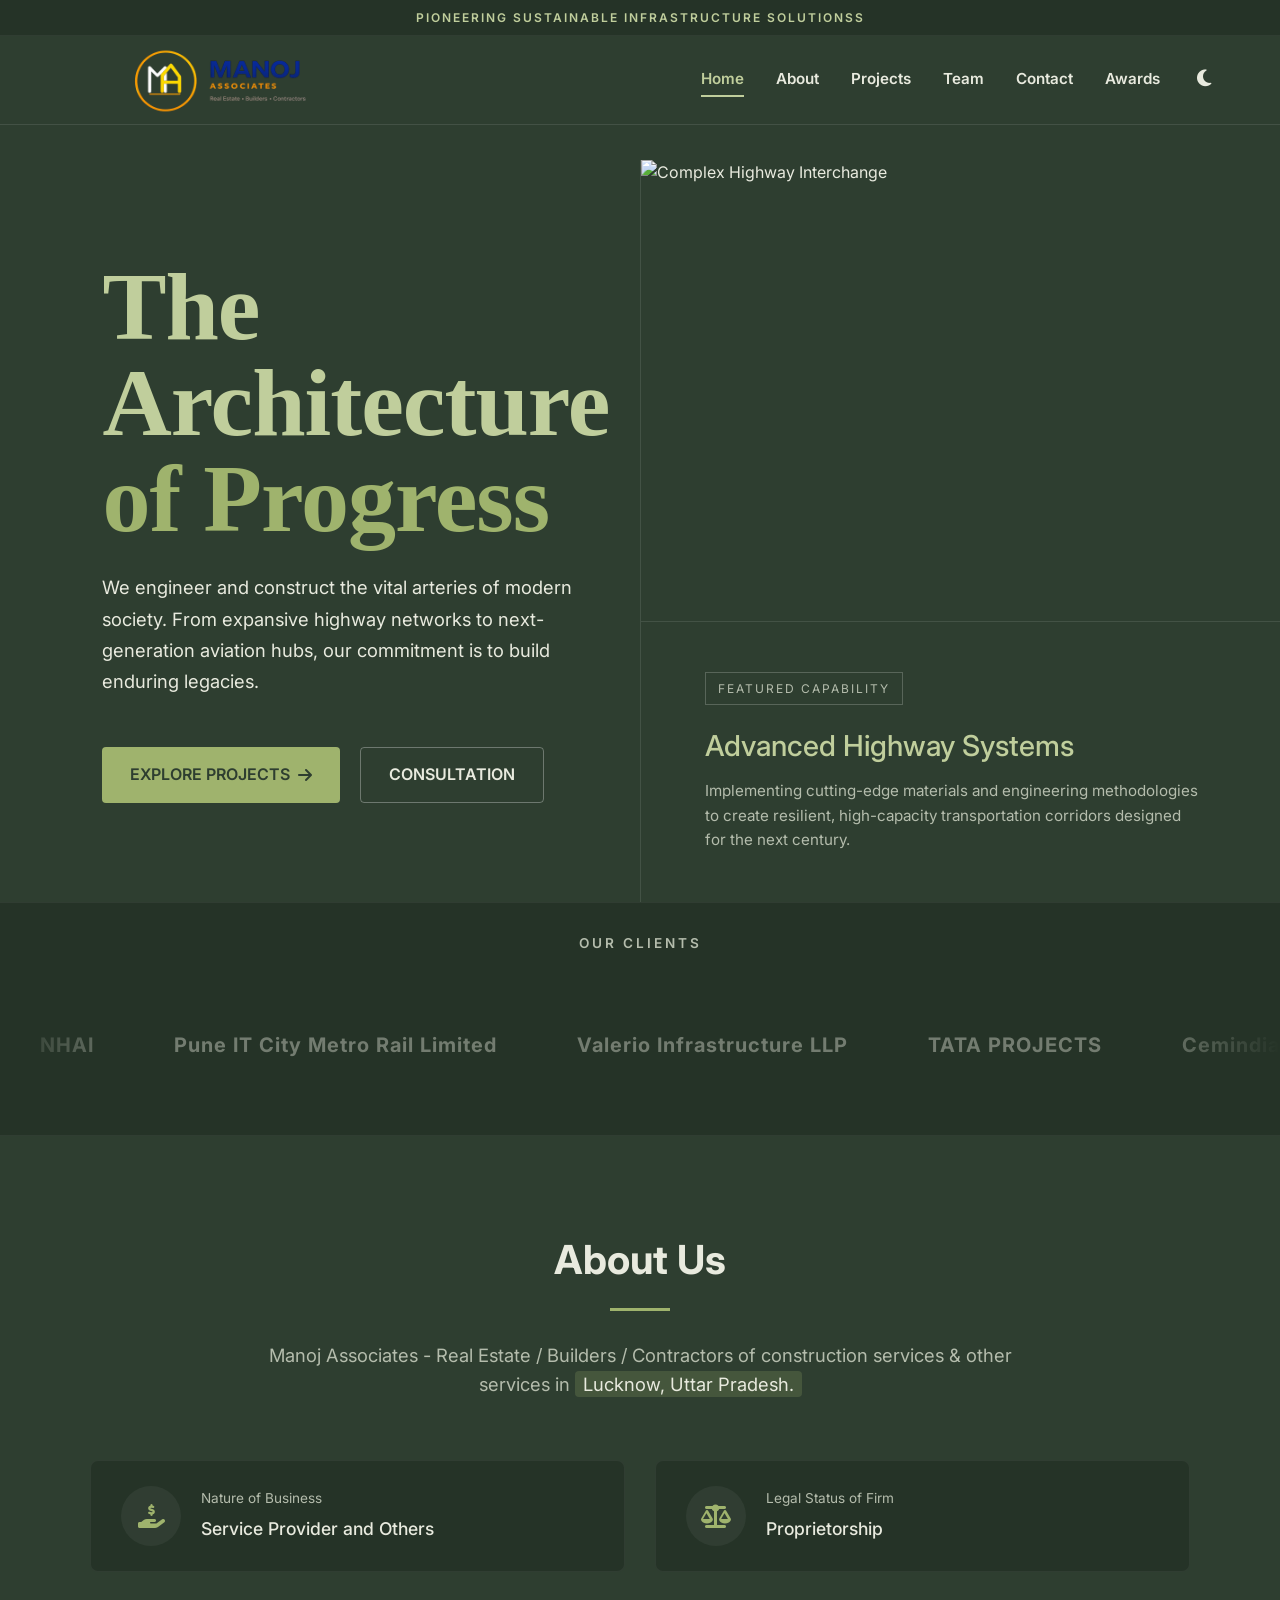
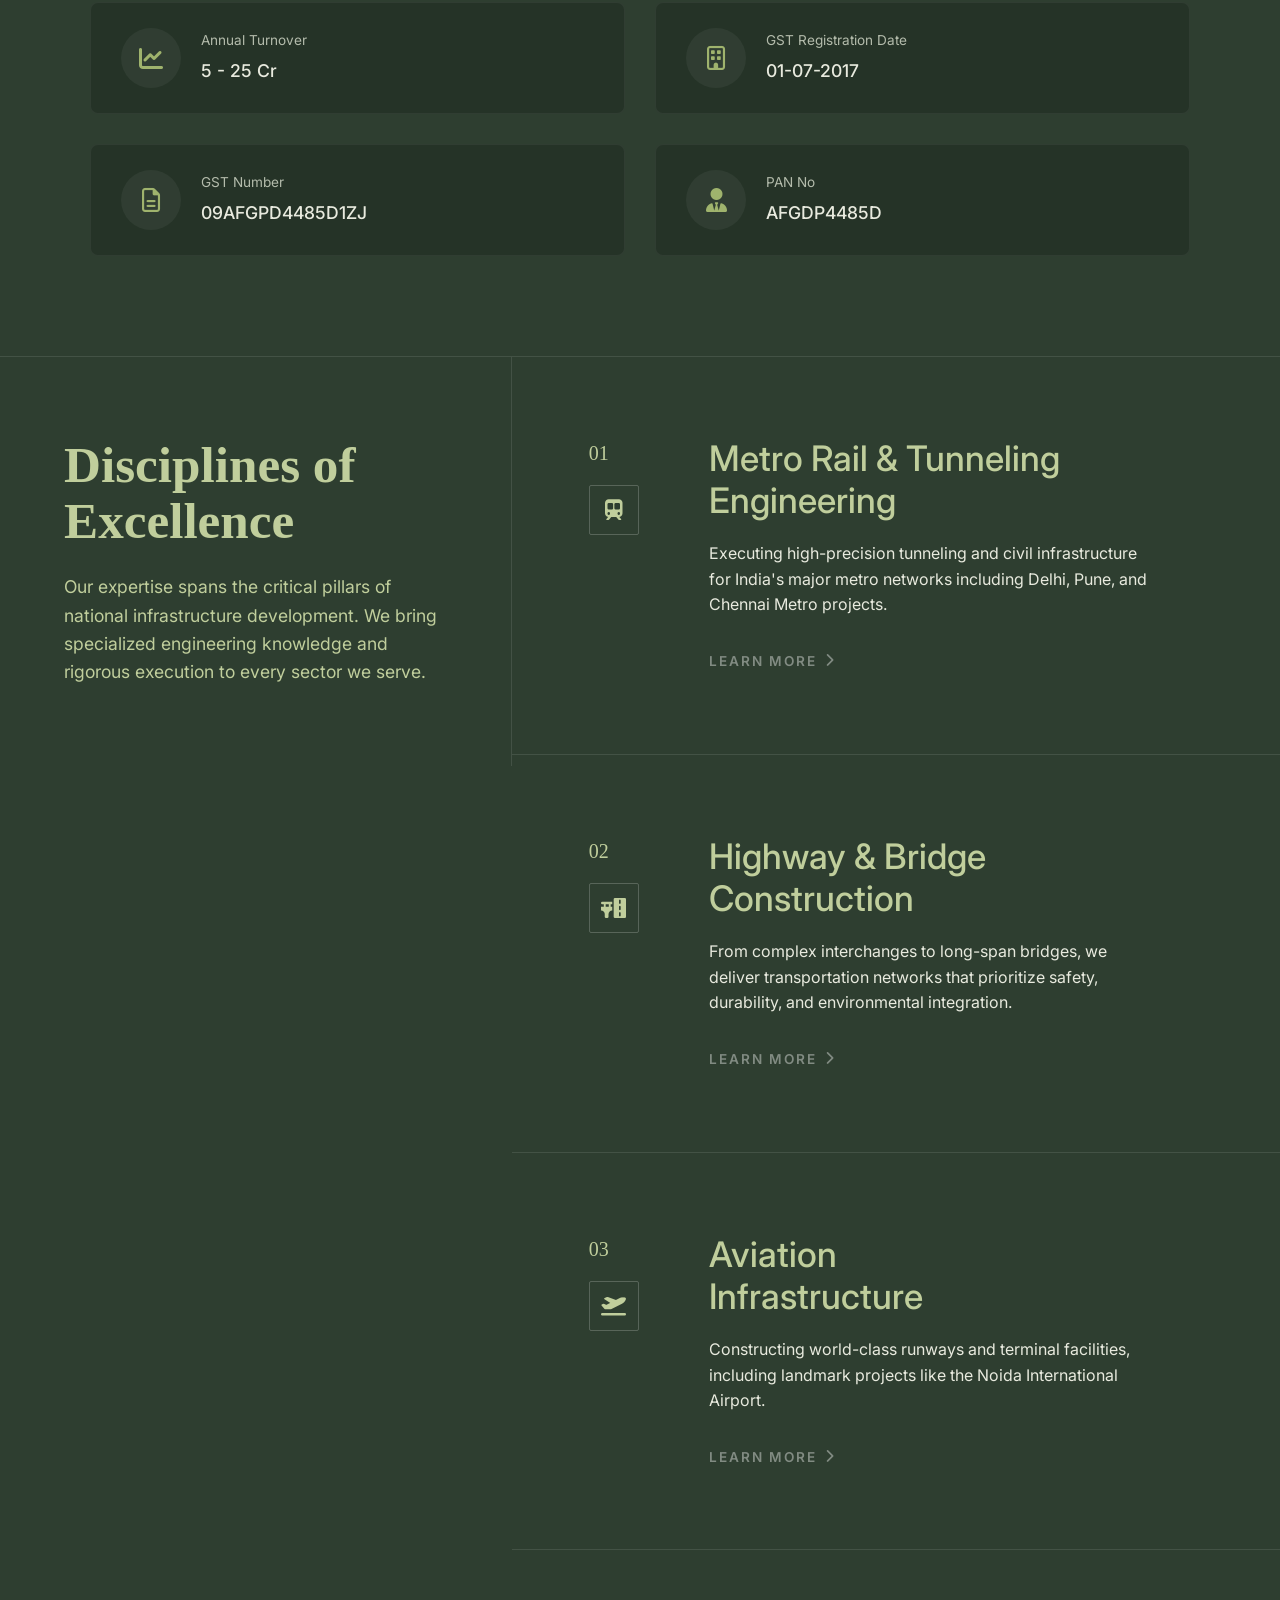
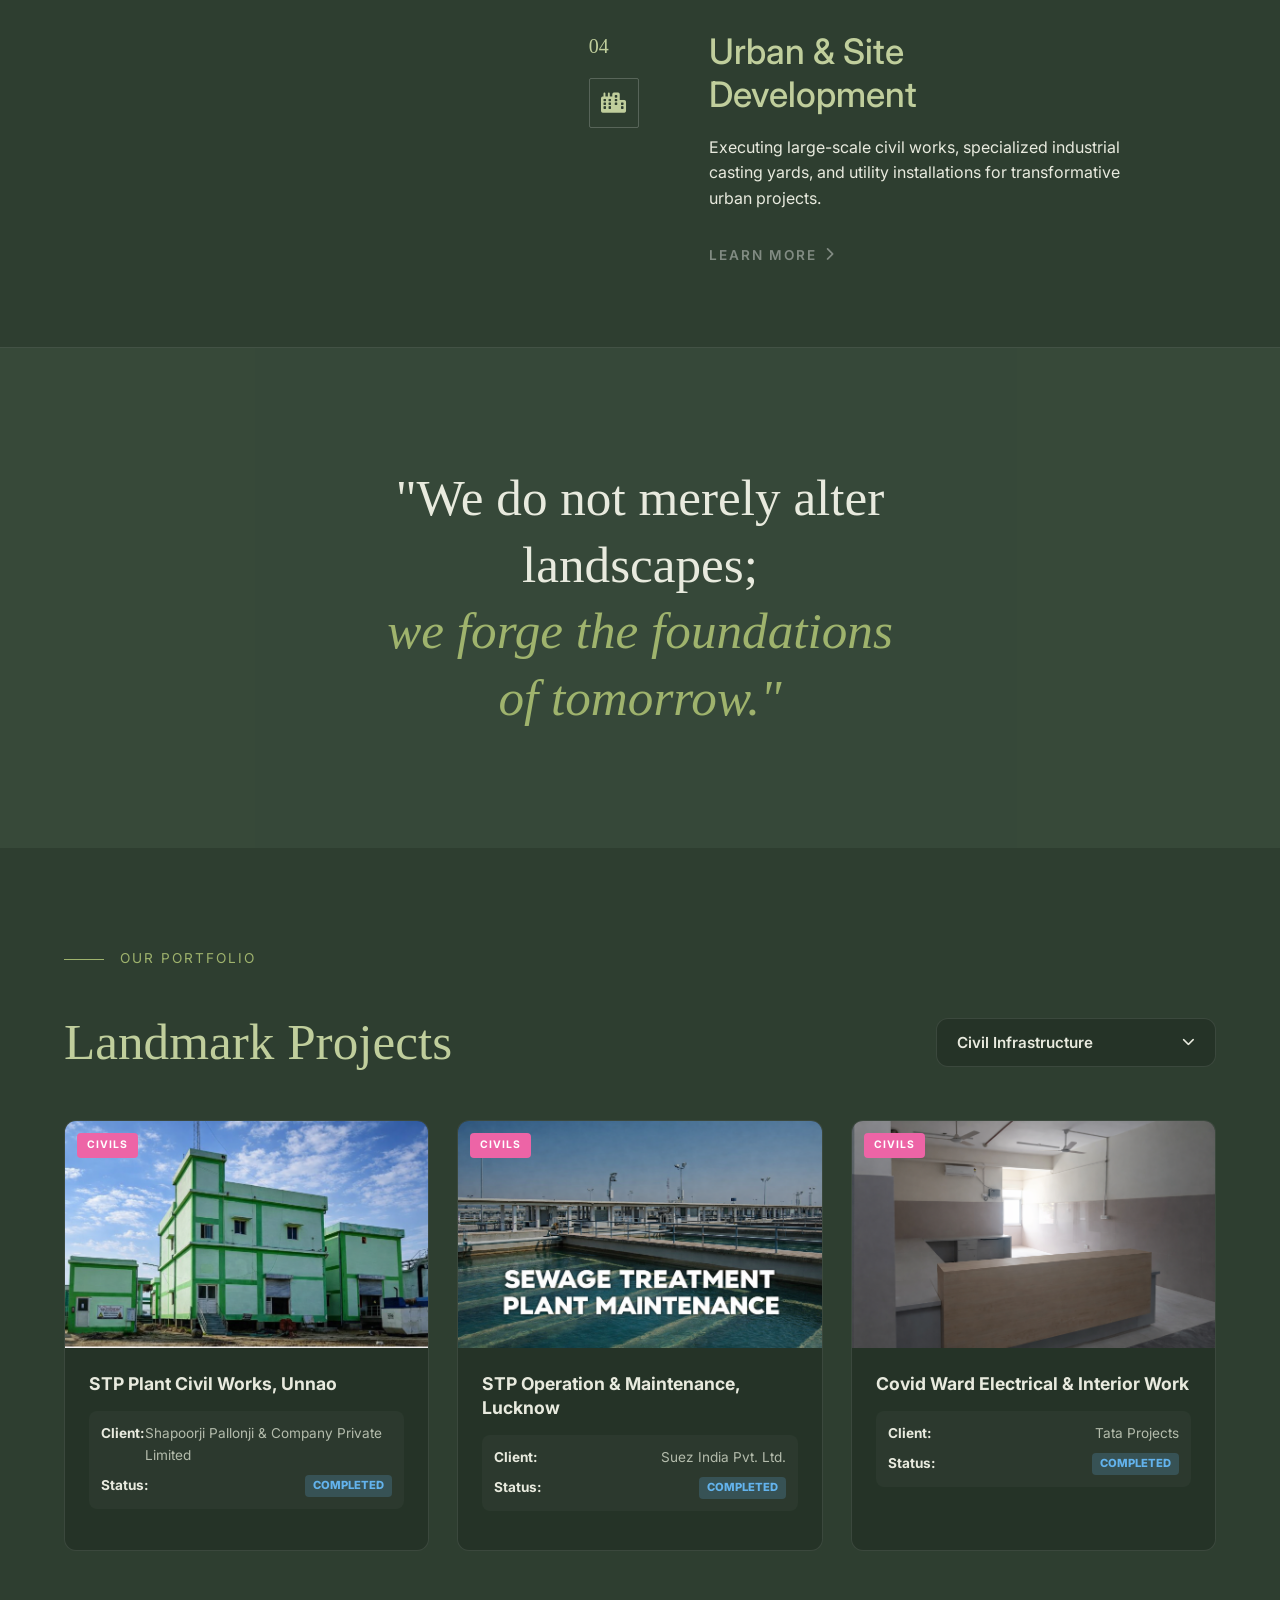
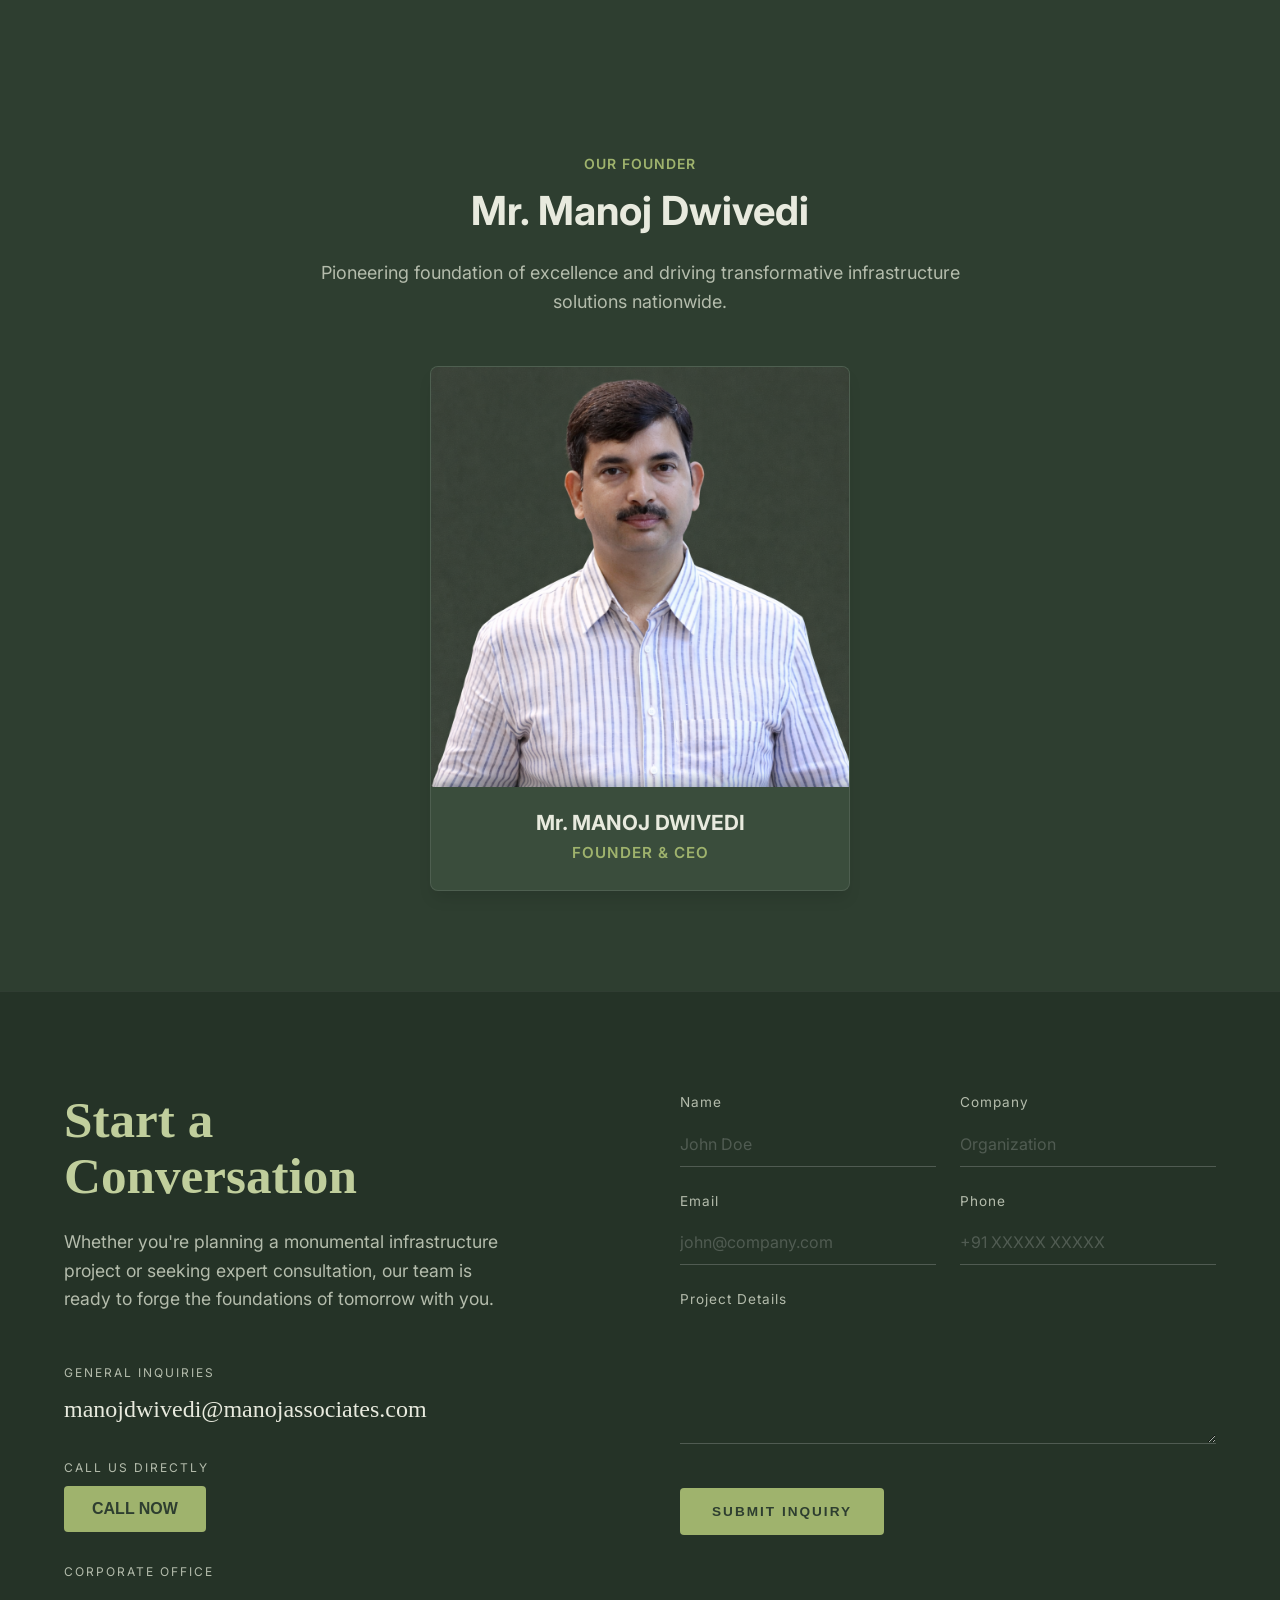
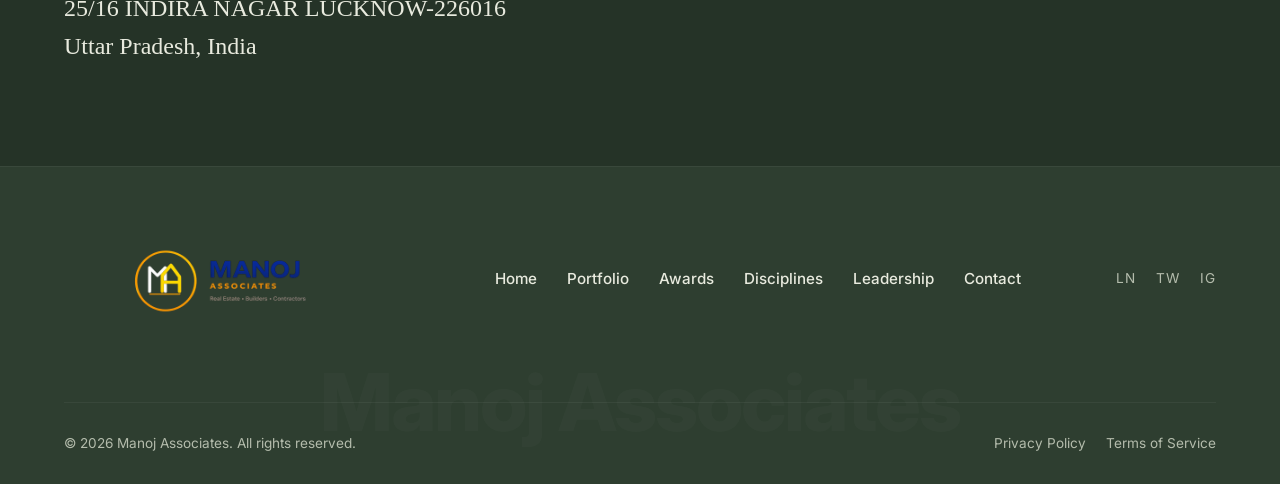
==== commit 921f5bd0: "s" ====
--- a/index.html
+++ b/index.html
@@ -27,7 +27,7 @@
 
     <!-- Top Banner -->
     <div class="top-banner">
-        <span>PIONEERING SUSTAINABLE INFRASTRUCTURE SOLUTIONS</span>
+        <span>PIONEERING SUSTAINABLE INFRASTRUCTURE SOLUTIONSs</span>
     </div>
 
     <!-- Header / Navbar -->
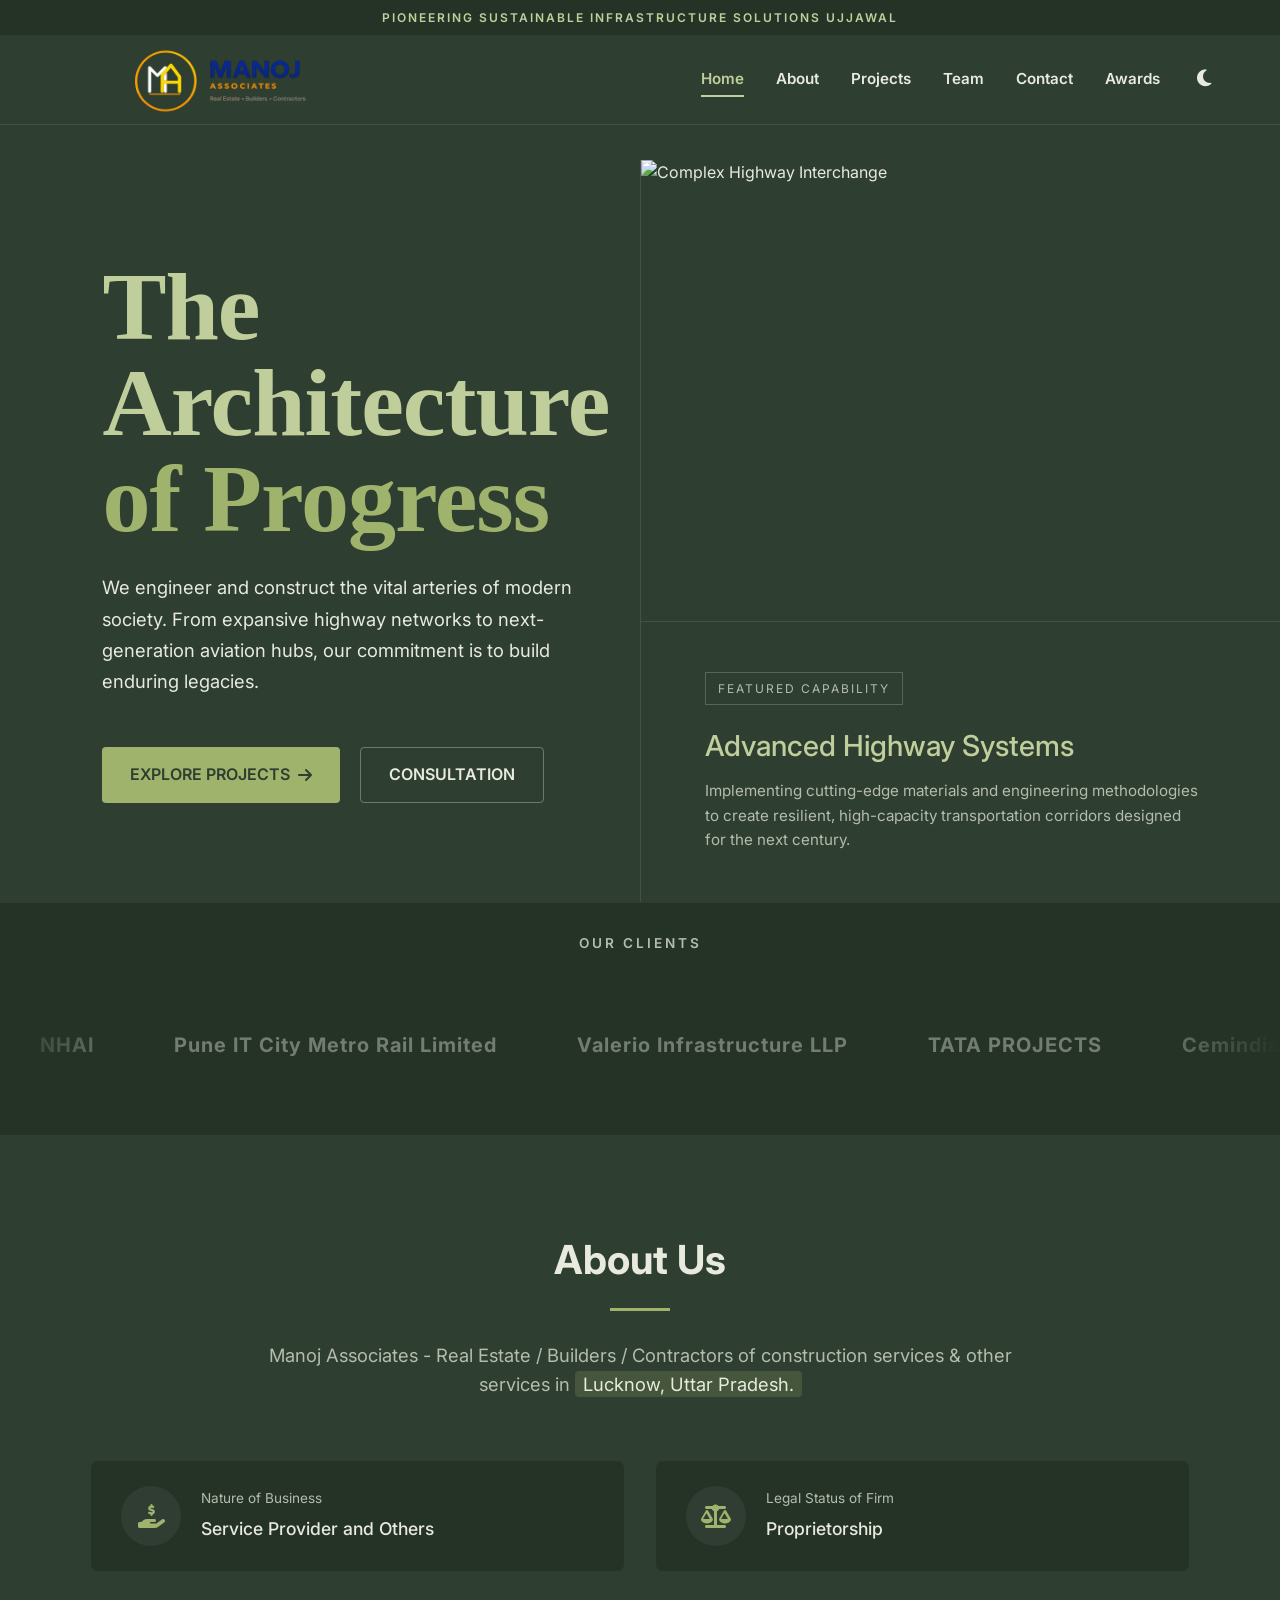
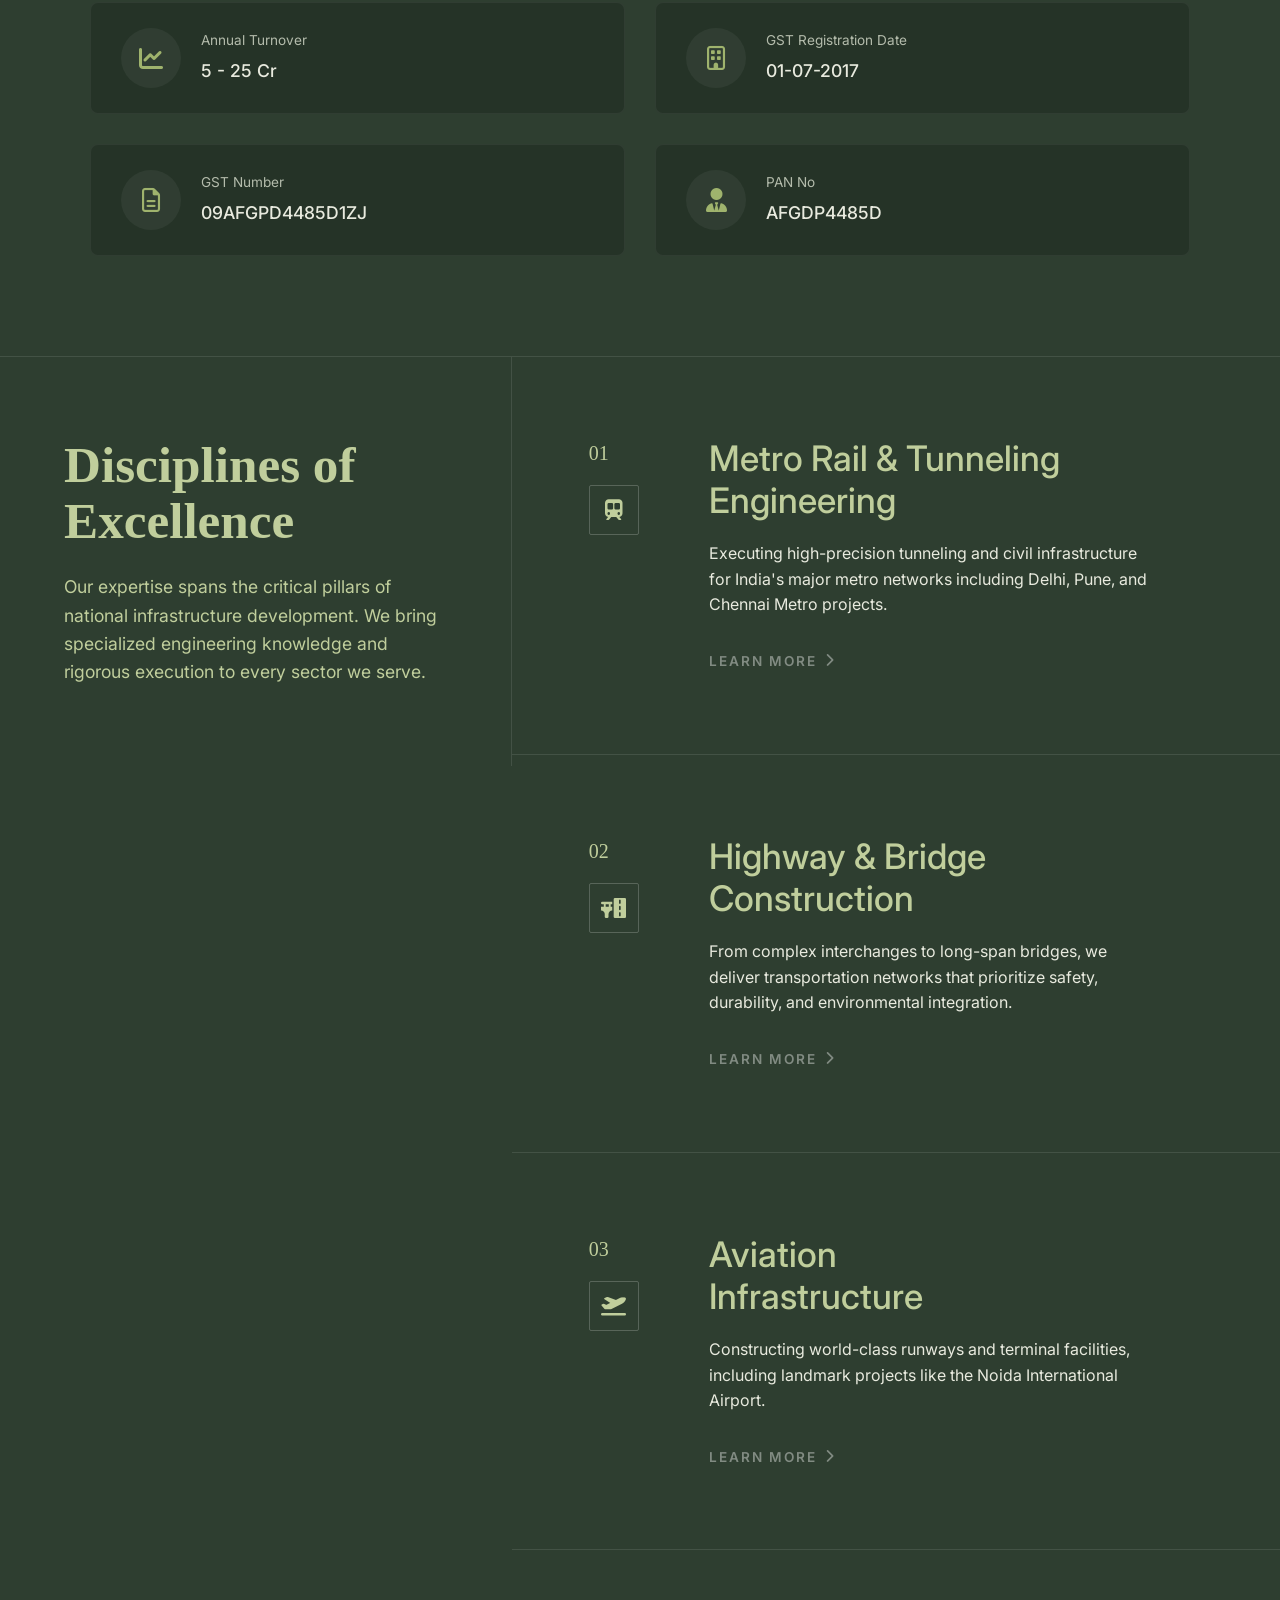
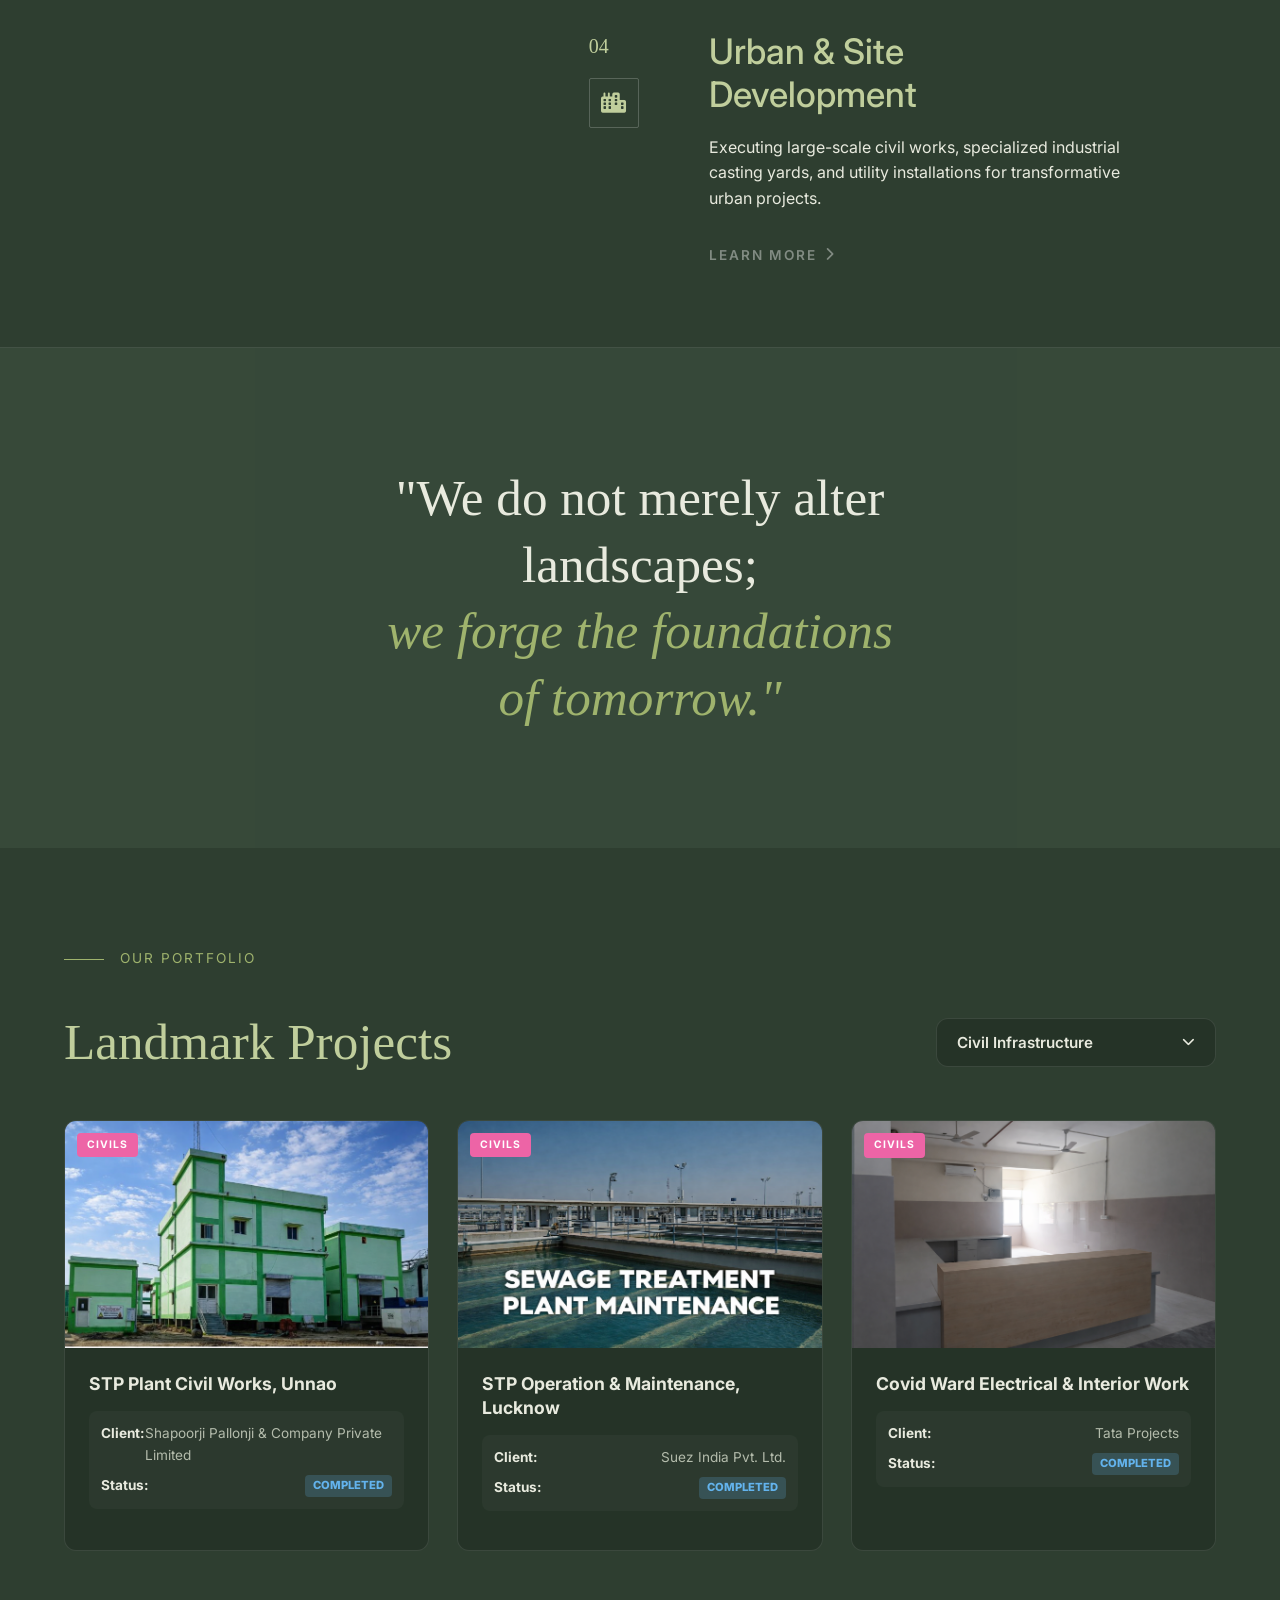
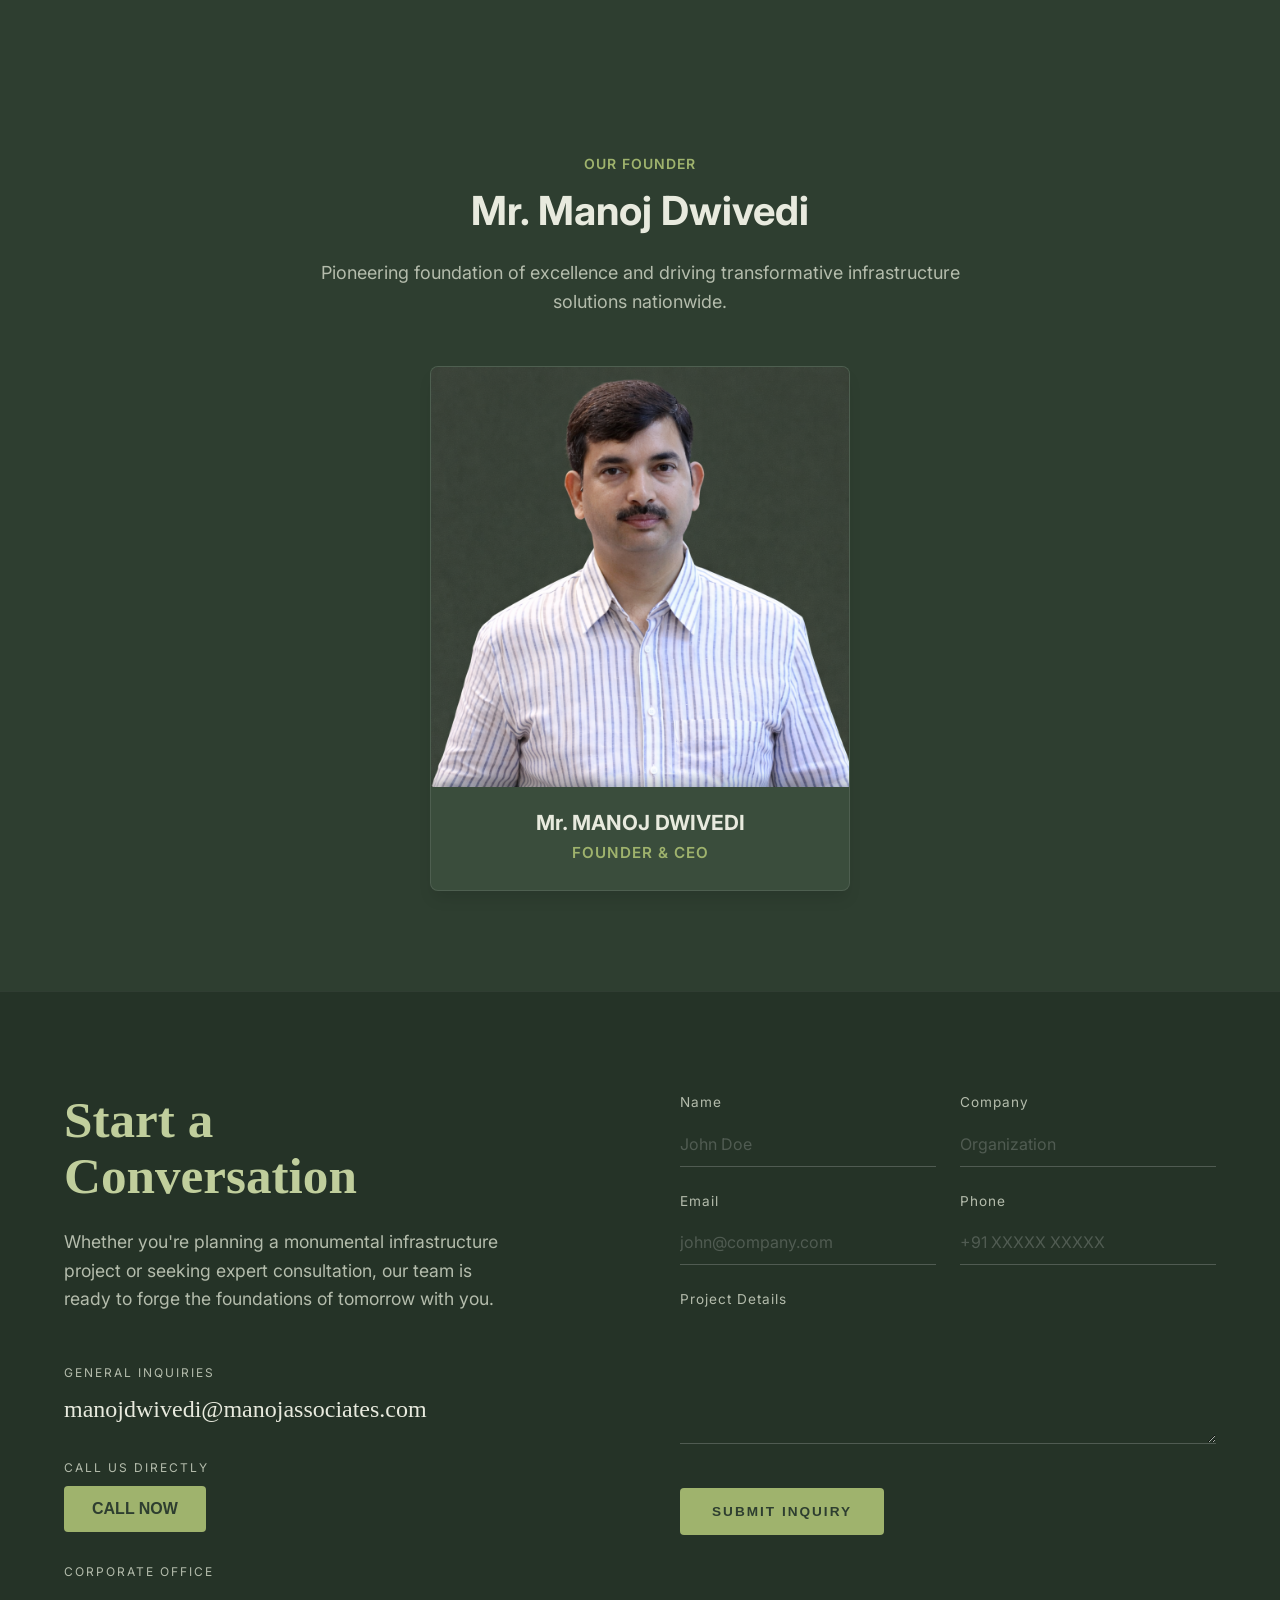
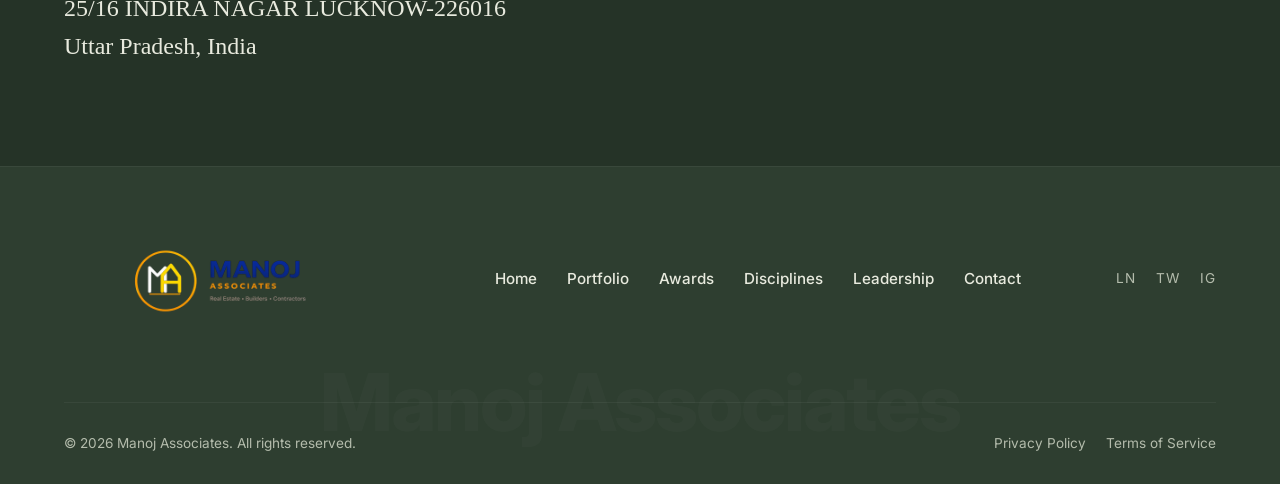
==== commit 00923347: "name add" ====
--- a/index.html
+++ b/index.html
@@ -27,7 +27,7 @@
 
     <!-- Top Banner -->
     <div class="top-banner">
-        <span>PIONEERING SUSTAINABLE INFRASTRUCTURE SOLUTIONSs</span>
+        <span>PIONEERING SUSTAINABLE INFRASTRUCTURE SOLUTIONS UJJAWAL</span>
     </div>
 
     <!-- Header / Navbar -->
@@ -961,7 +961,7 @@
             </div>
     </section>
 
-    
+
 
     <!-- Contact Section -->
     <section id="contact" class="contact section">
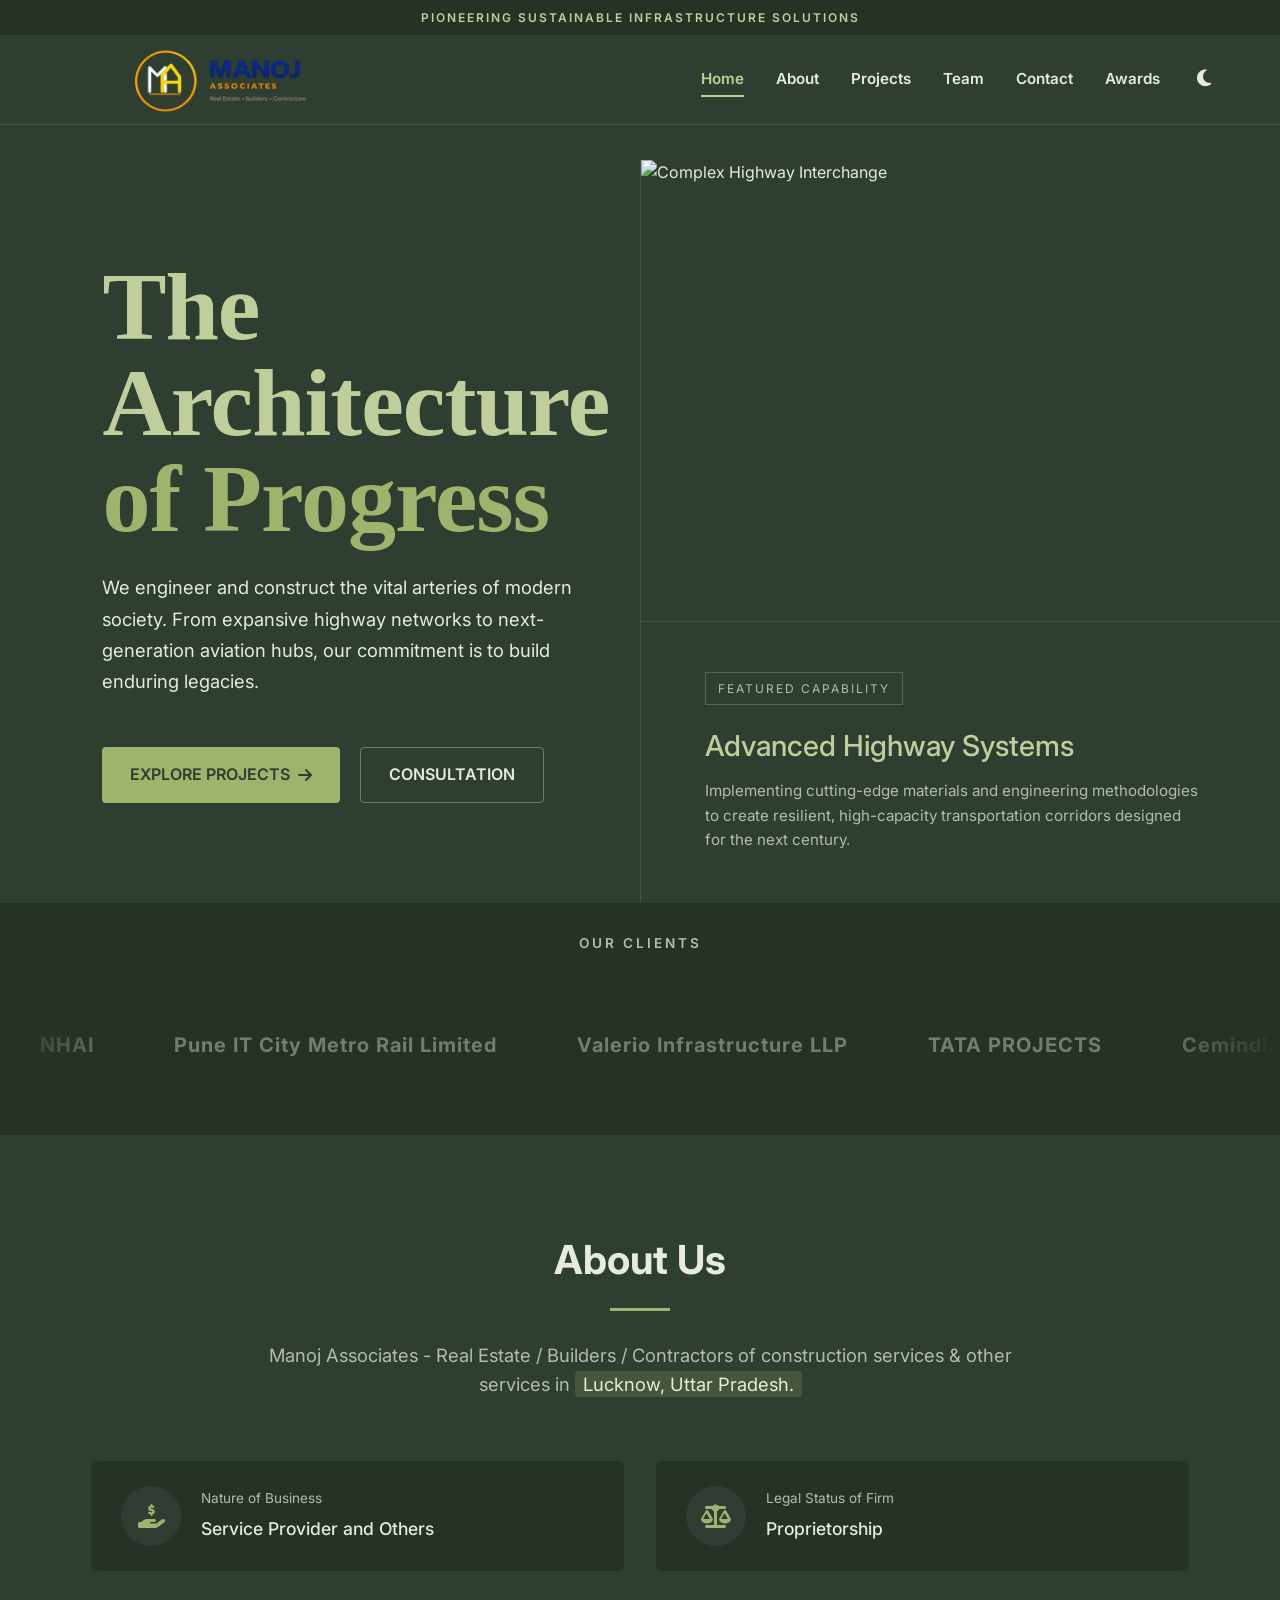
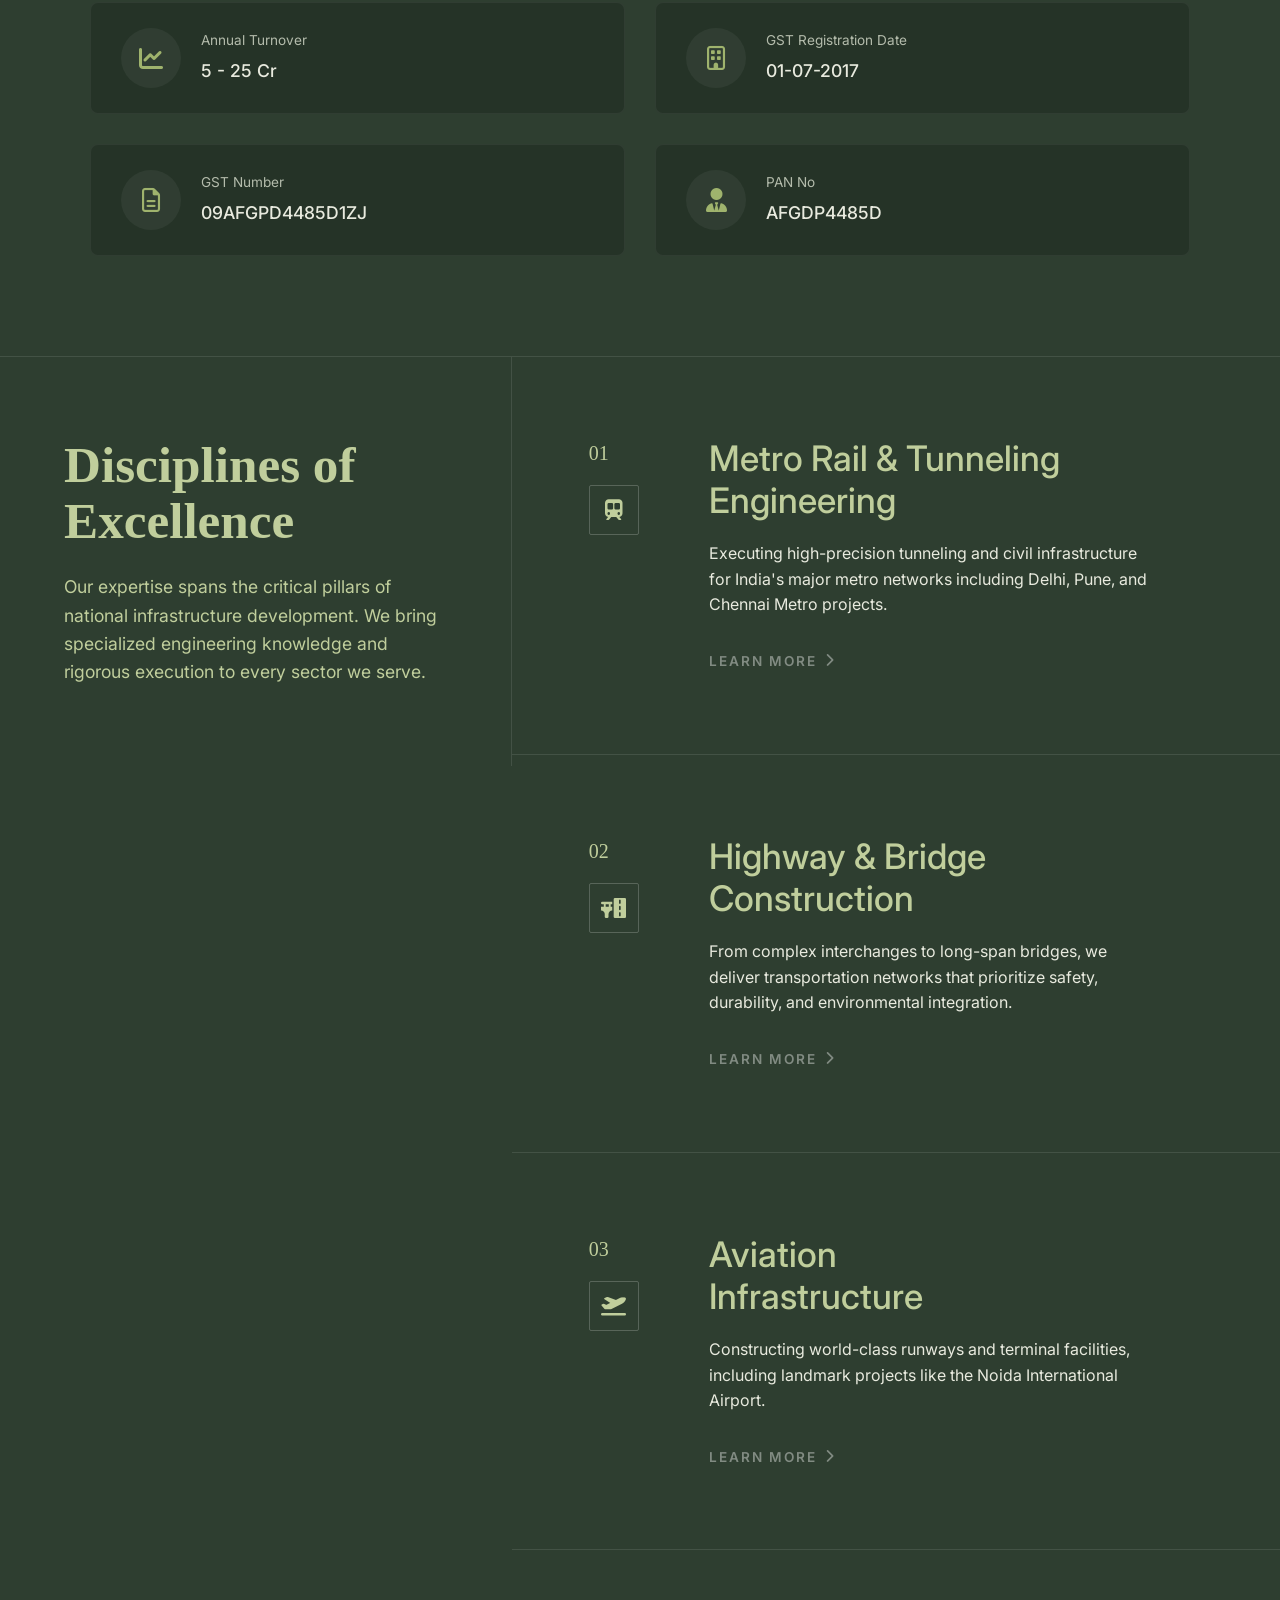
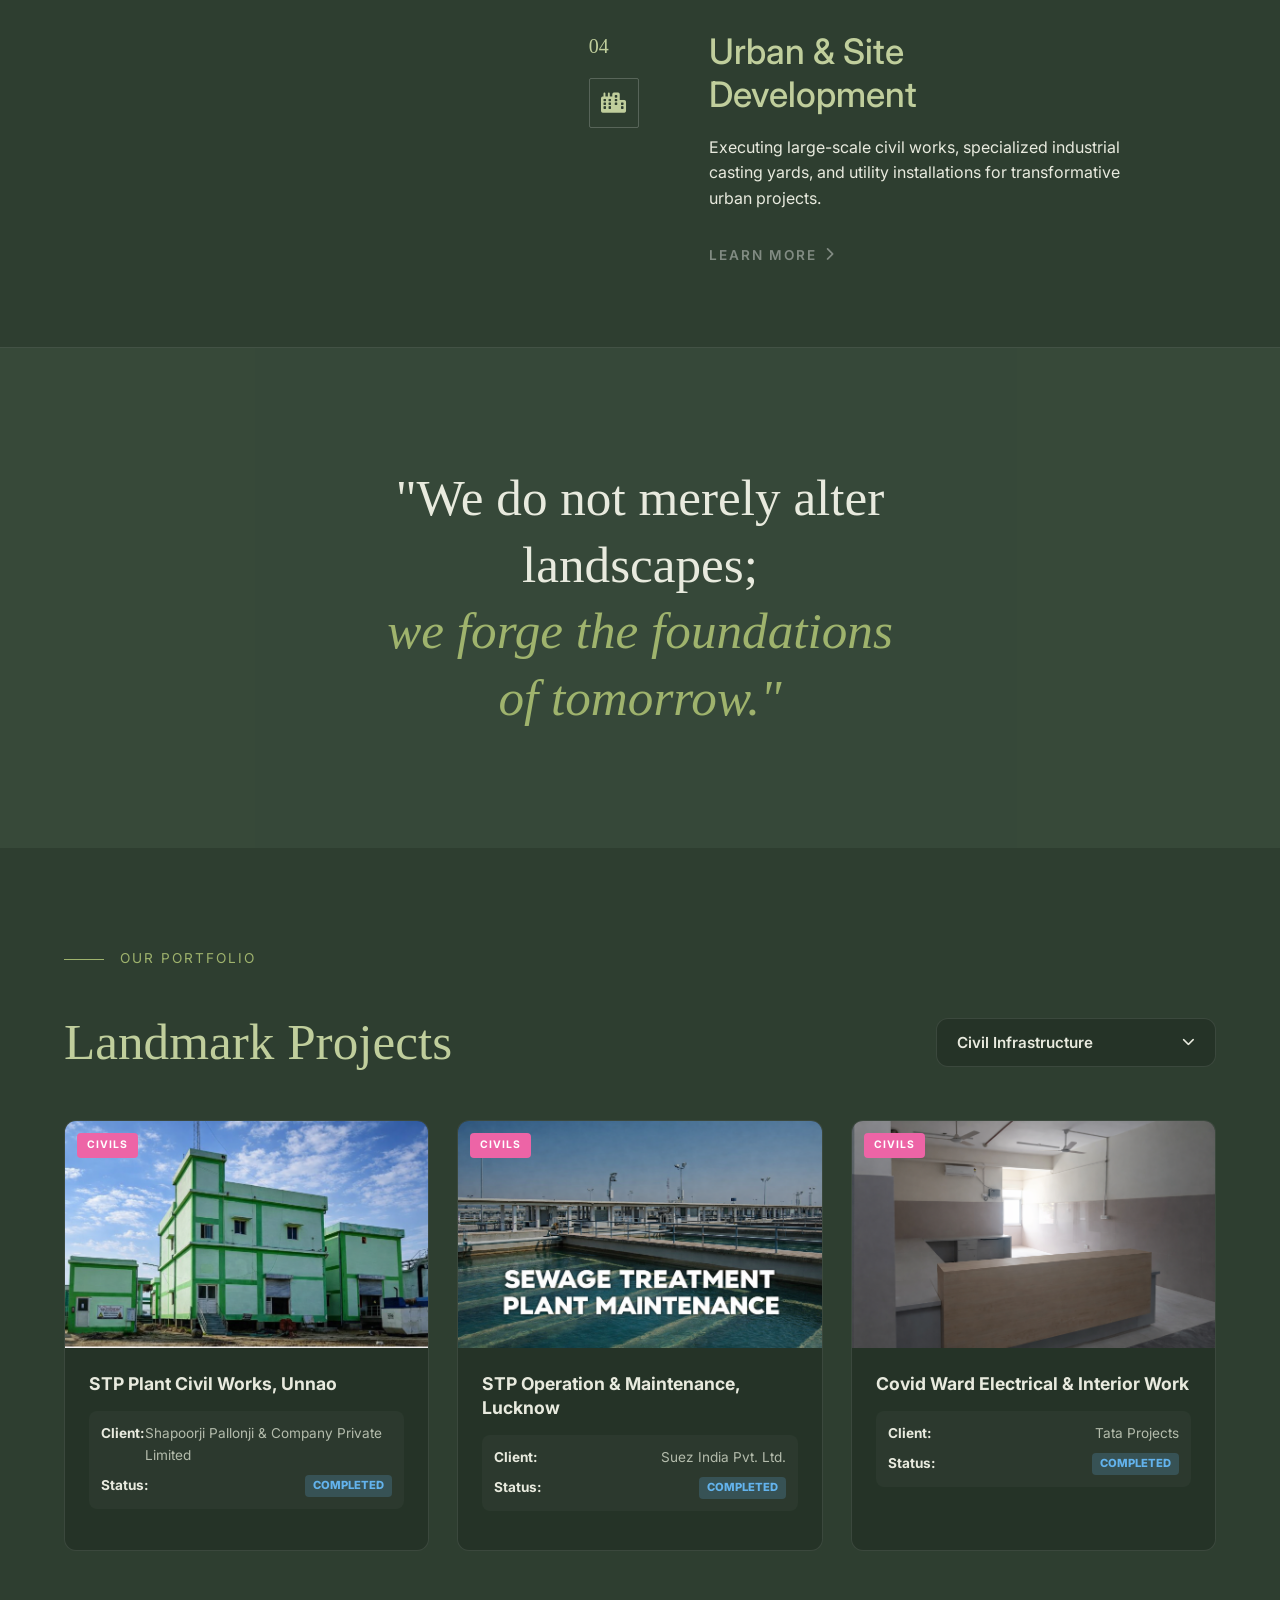
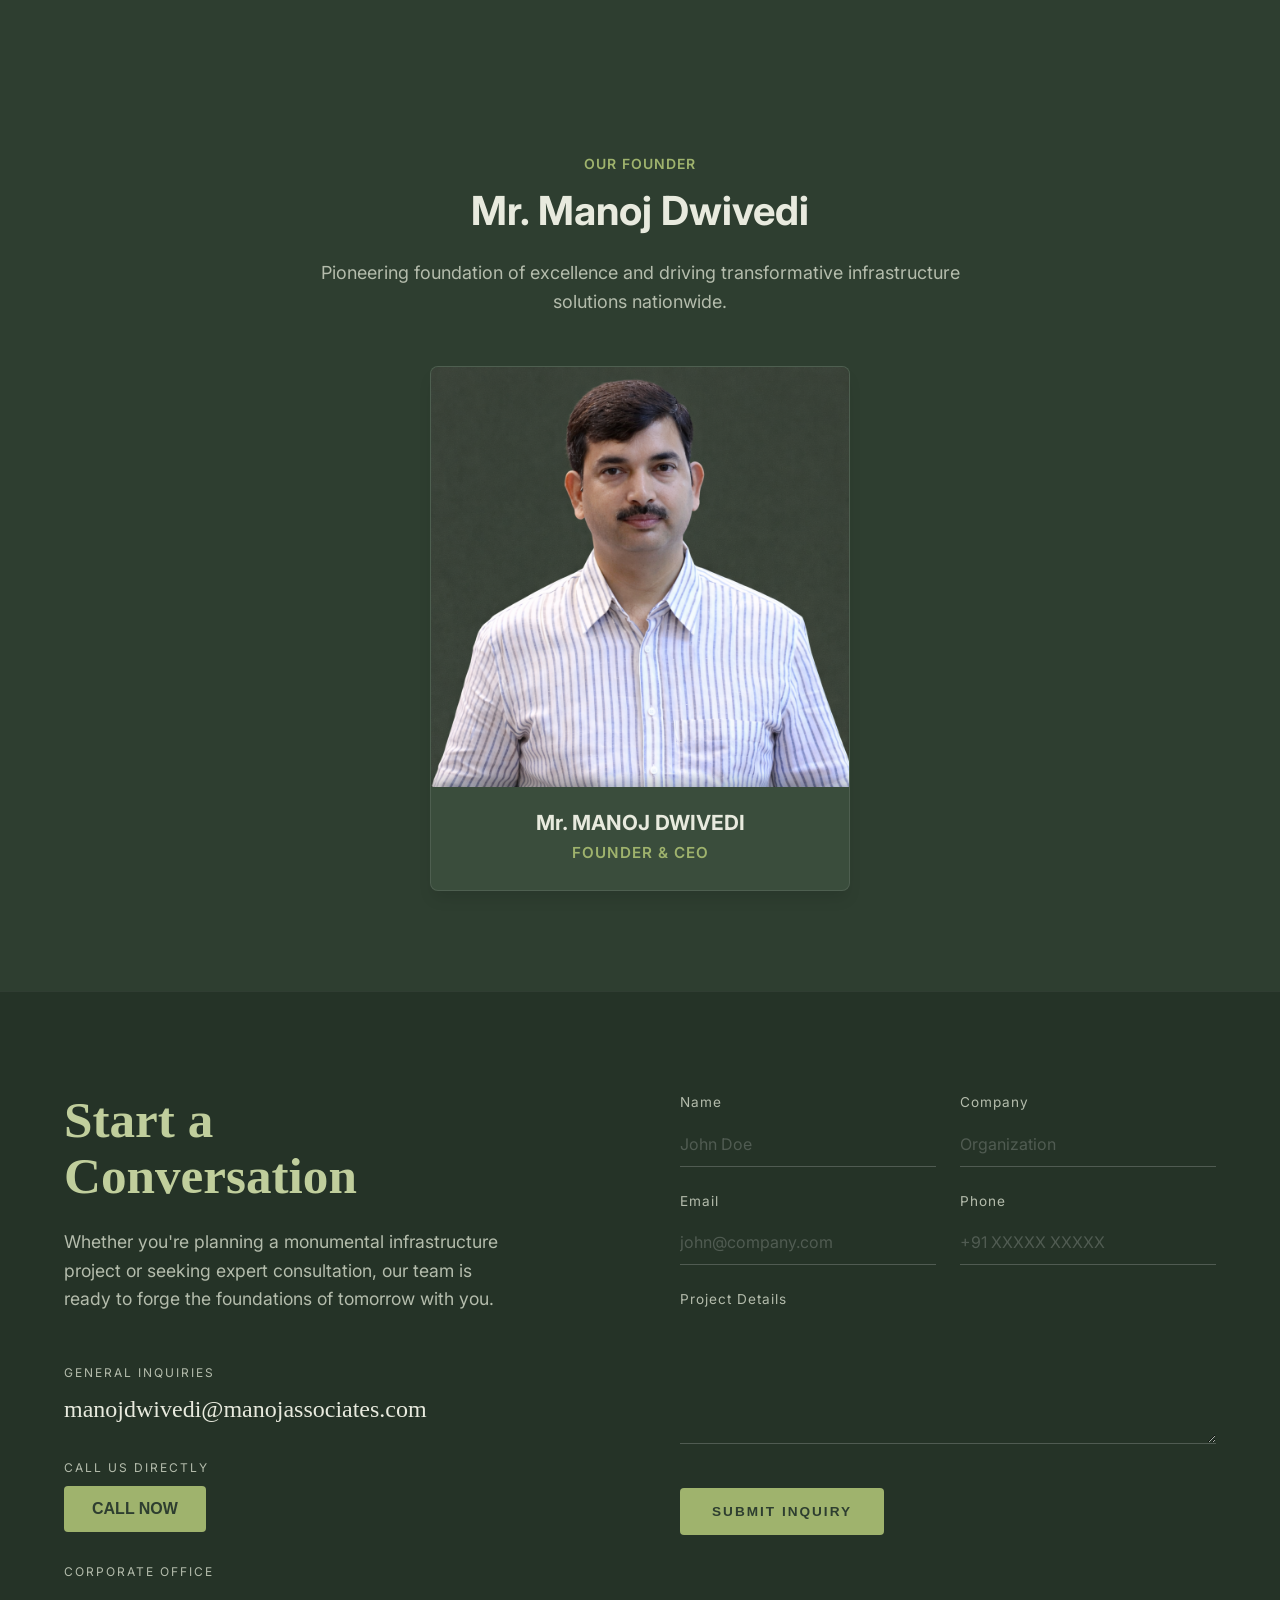
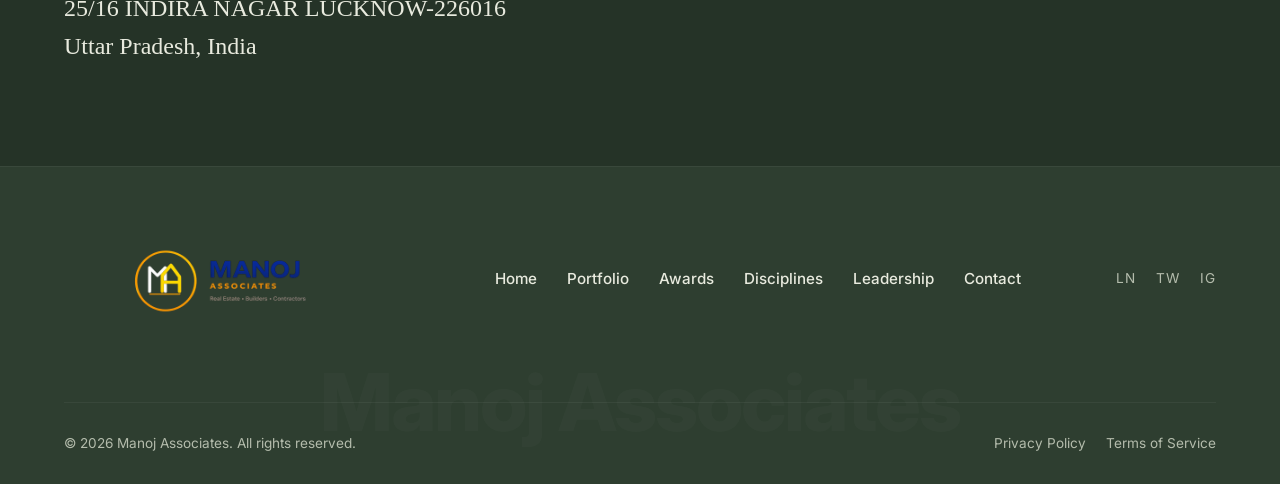
==== commit b9a98bbd: "remove name" ====
--- a/index.html
+++ b/index.html
@@ -27,7 +27,7 @@
 
     <!-- Top Banner -->
     <div class="top-banner">
-        <span>PIONEERING SUSTAINABLE INFRASTRUCTURE SOLUTIONS UJJAWAL</span>
+        <span>PIONEERING SUSTAINABLE INFRASTRUCTURE SOLUTIONS </span>
     </div>
 
     <!-- Header / Navbar -->
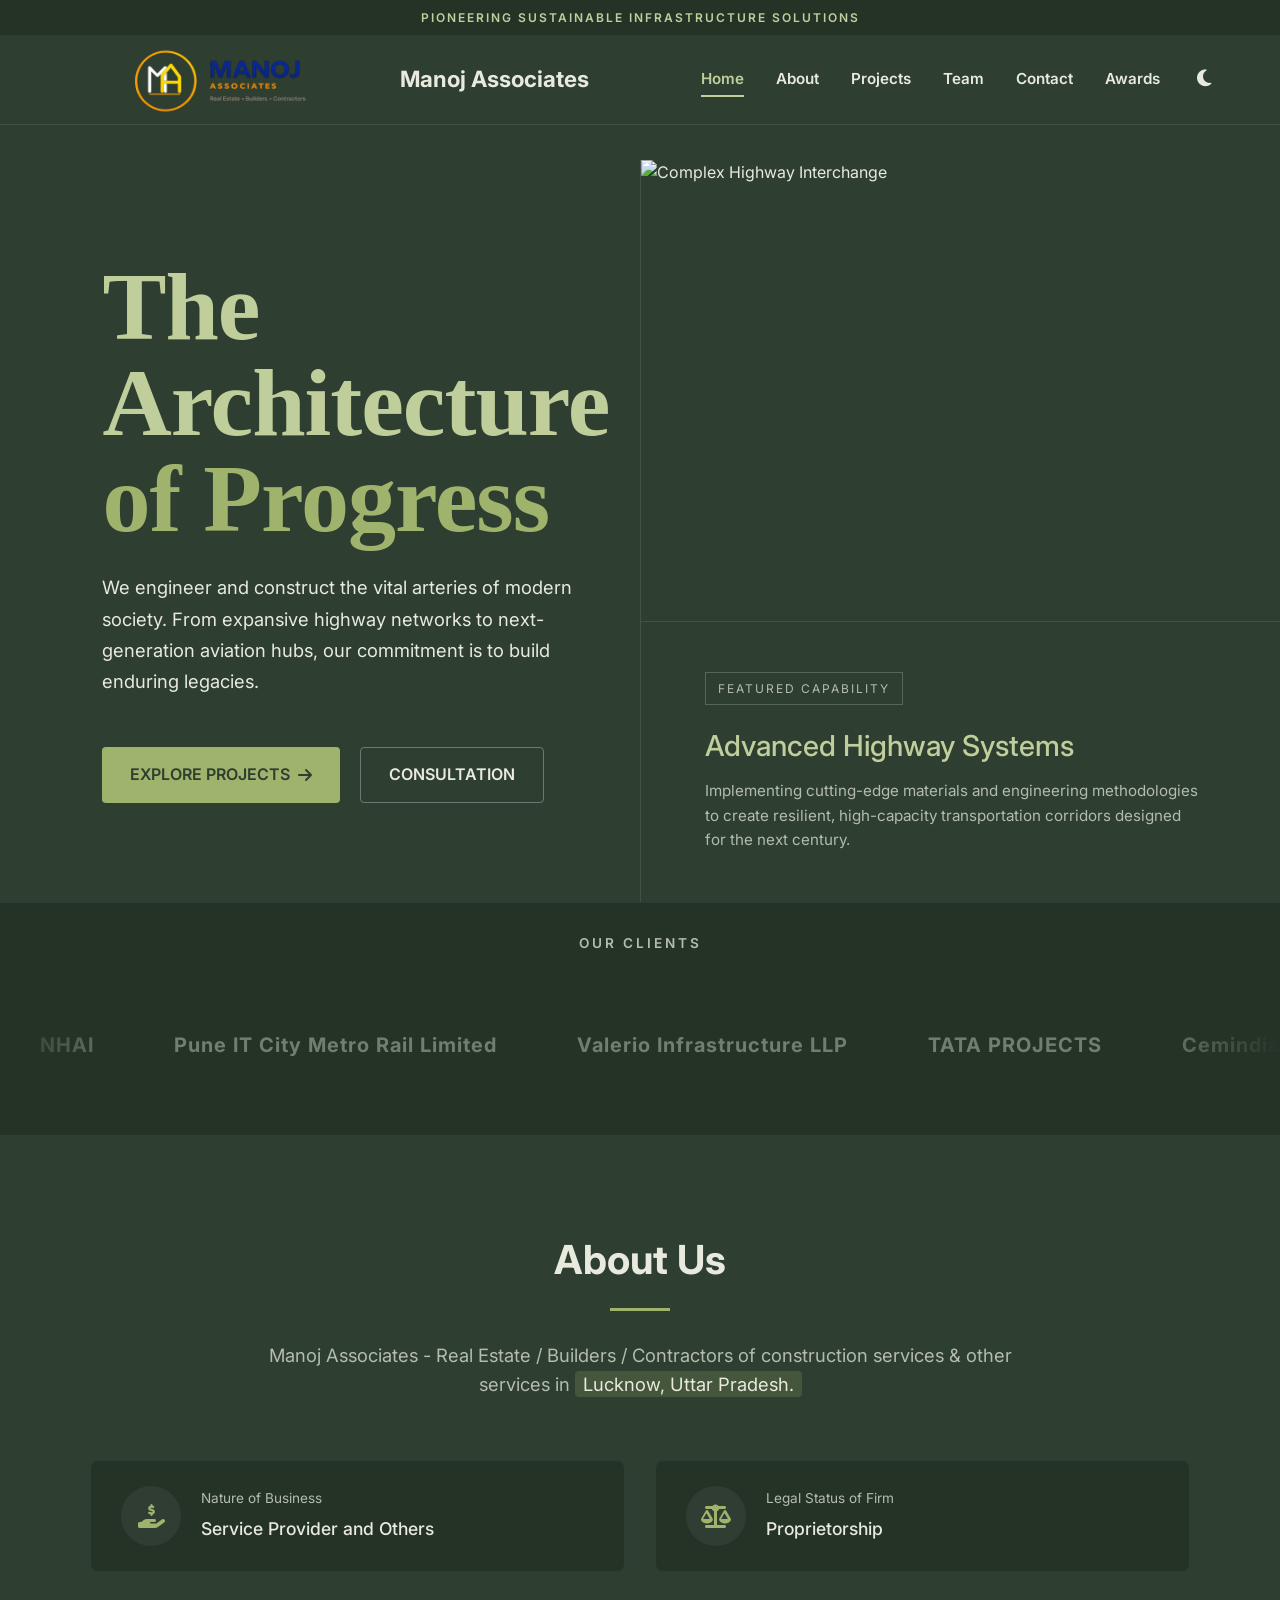
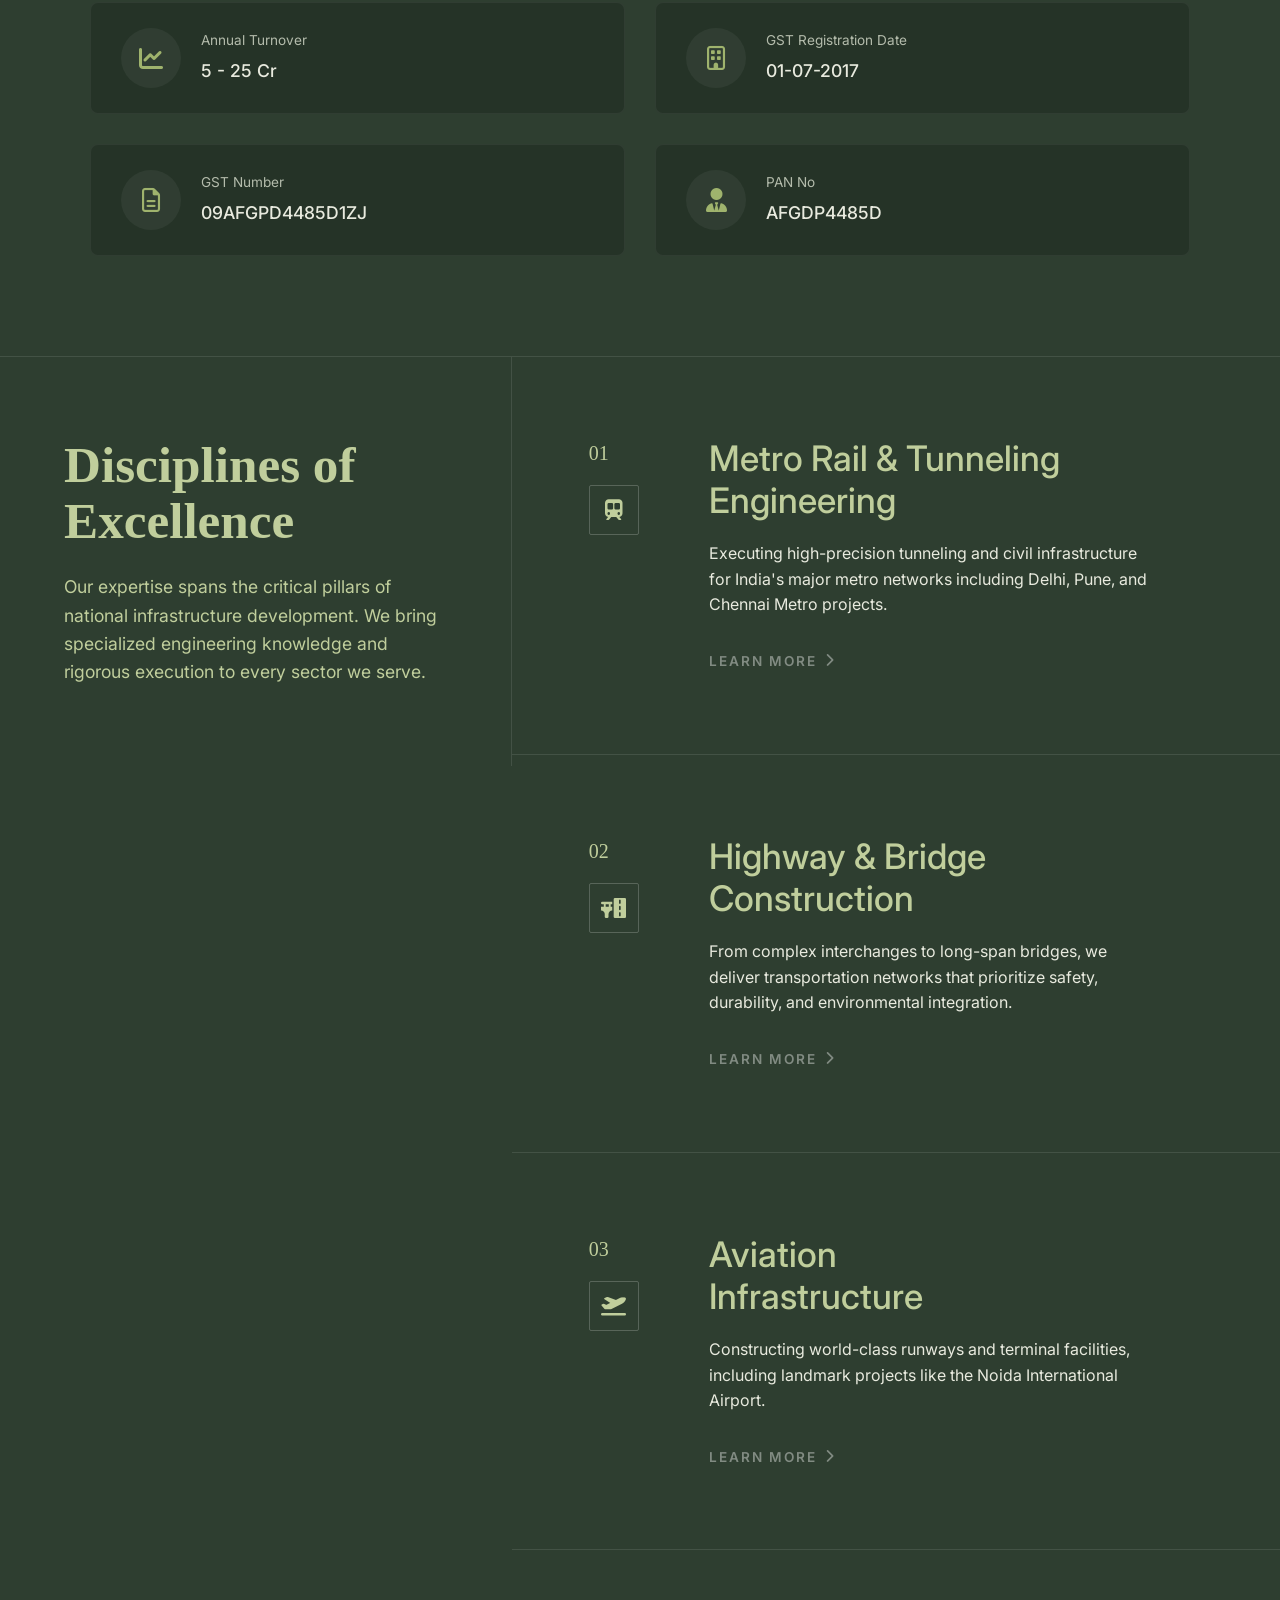
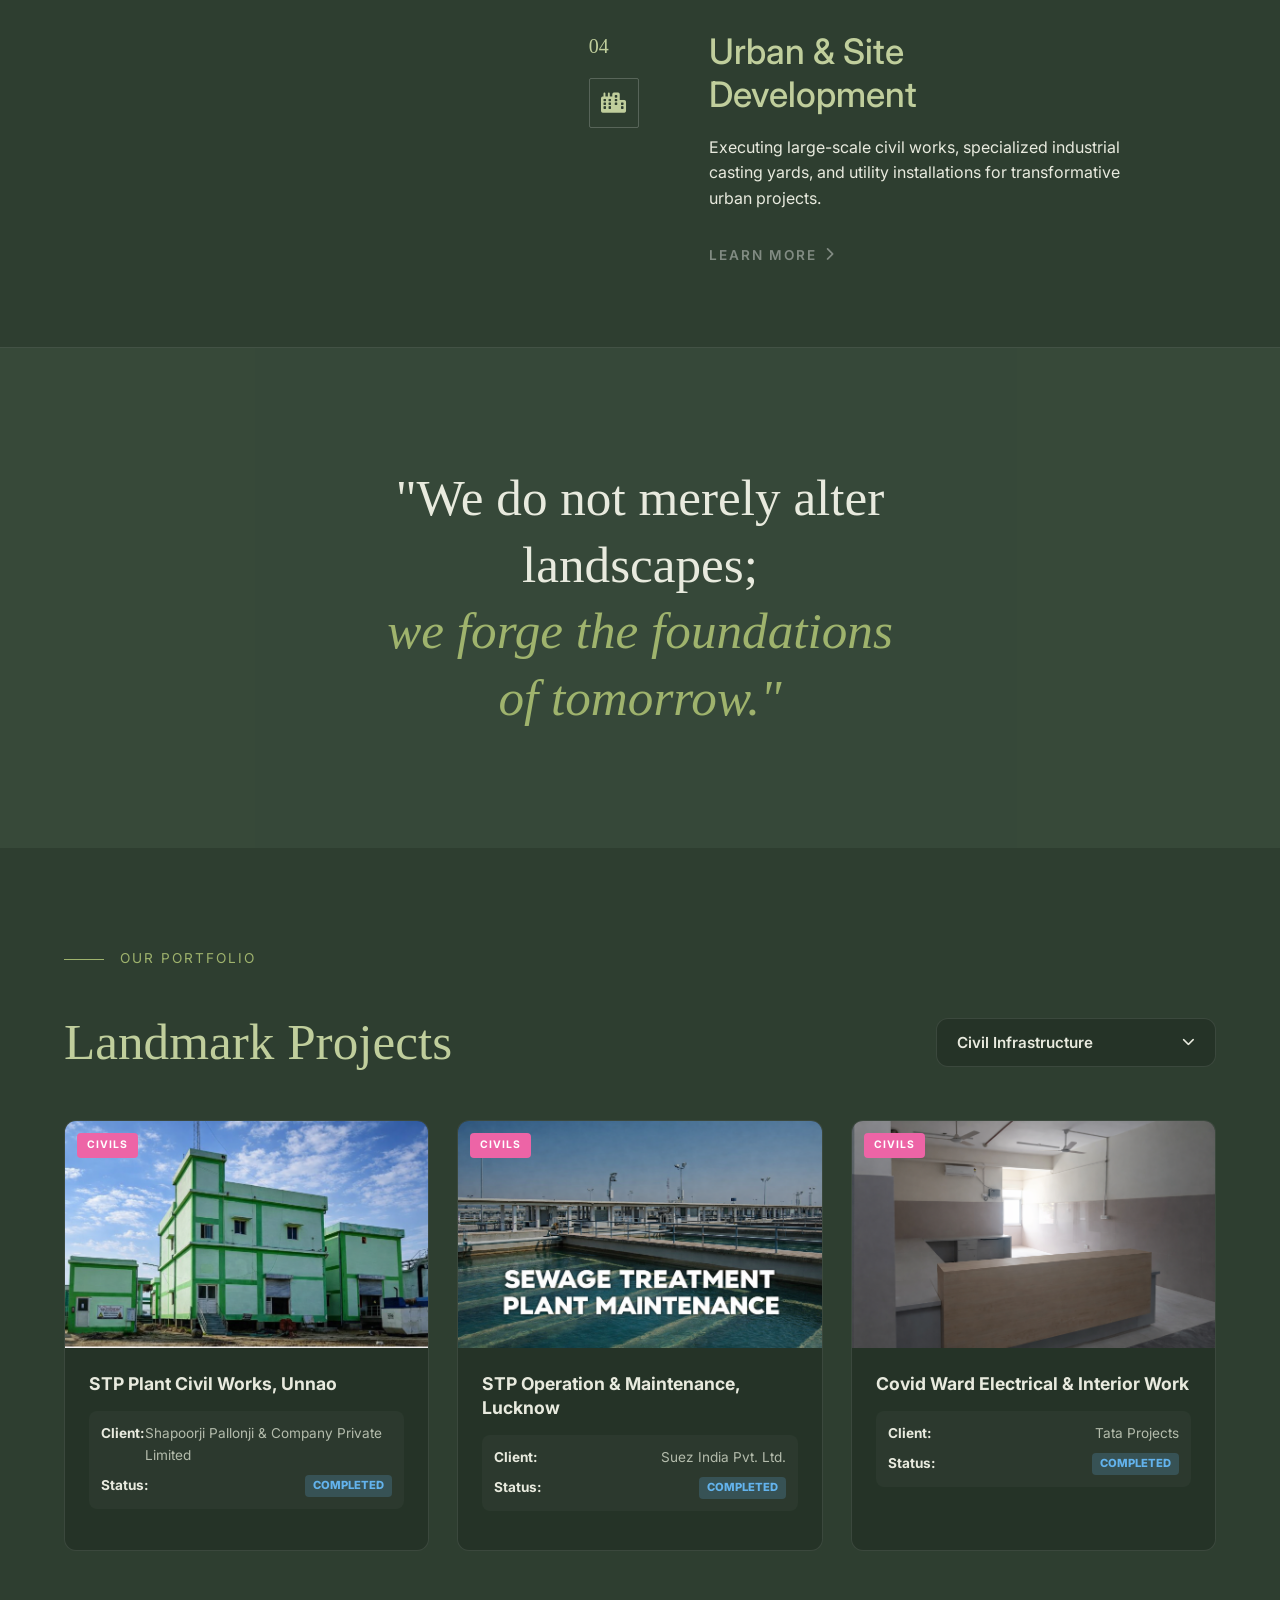
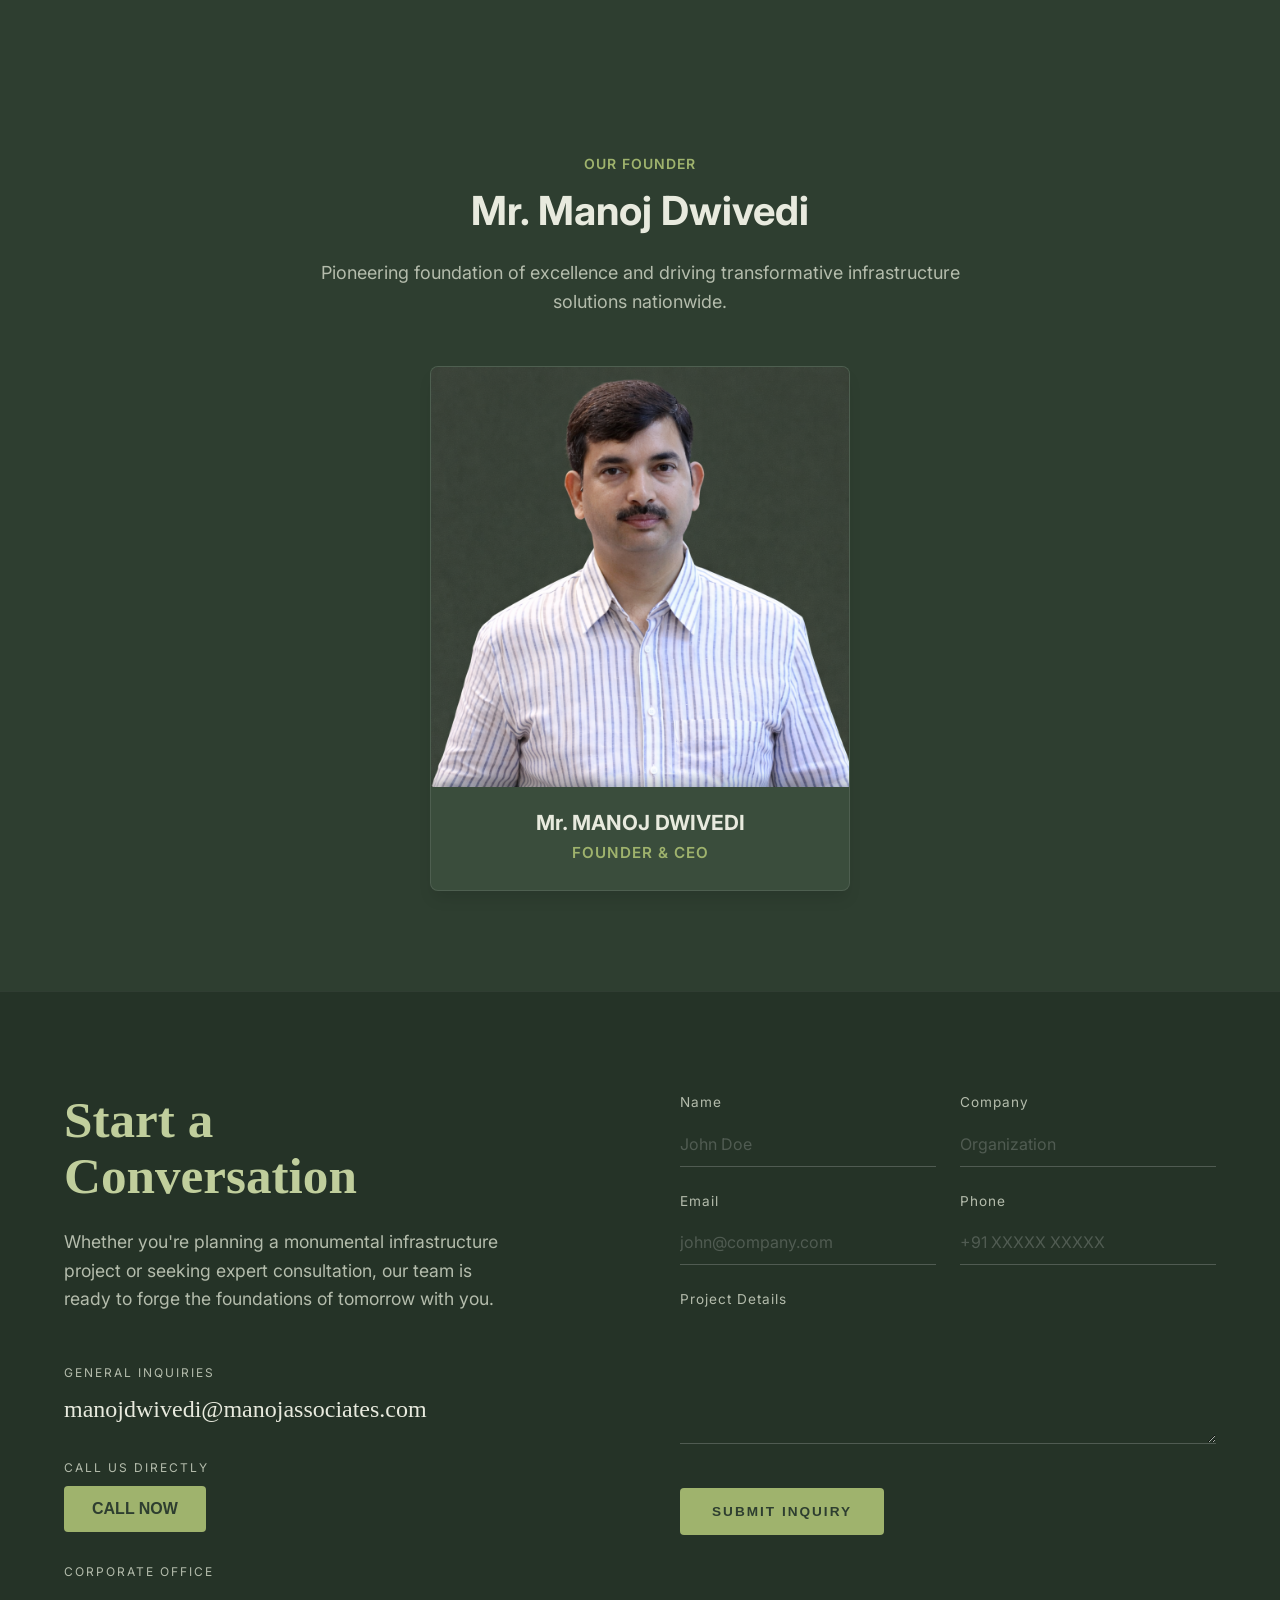
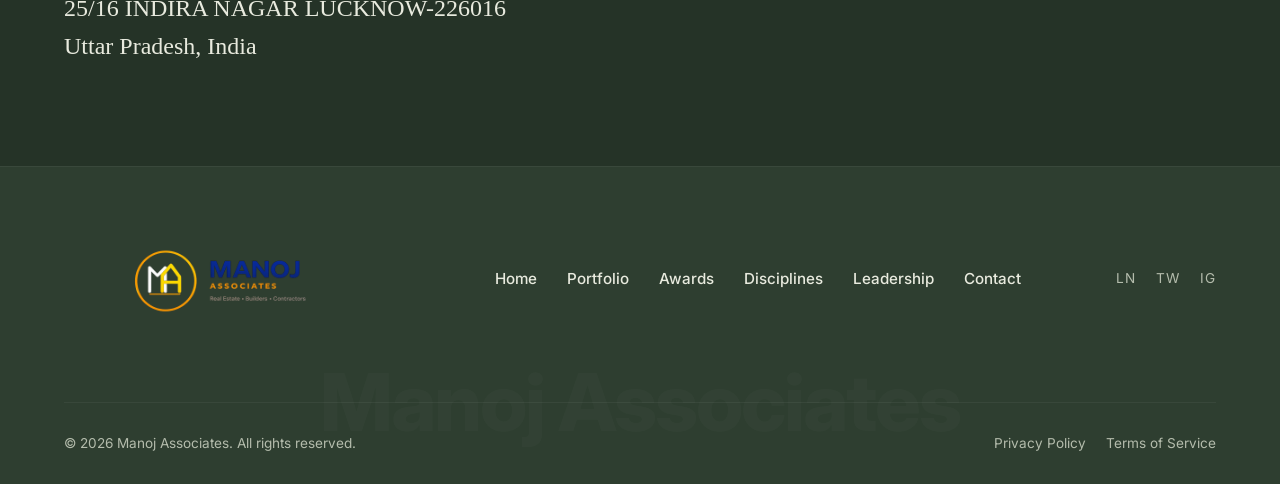
==== commit 25786f48: "uncomment" ====
--- a/index.html
+++ b/index.html
@@ -36,7 +36,7 @@
             <a href="#" class="logo">
                 <div class="logo-box"><img src="newlogo.png"></div>
                 <div class="logo-text">
-                    <!-- <span class="logo-name">Manoj Associates </span> -->
+                    <span class="logo-name">Manoj Associates </span>
                     <!-- <span class="logo-sub">Construction Excellence</span> -->
                 </div>
             </a>
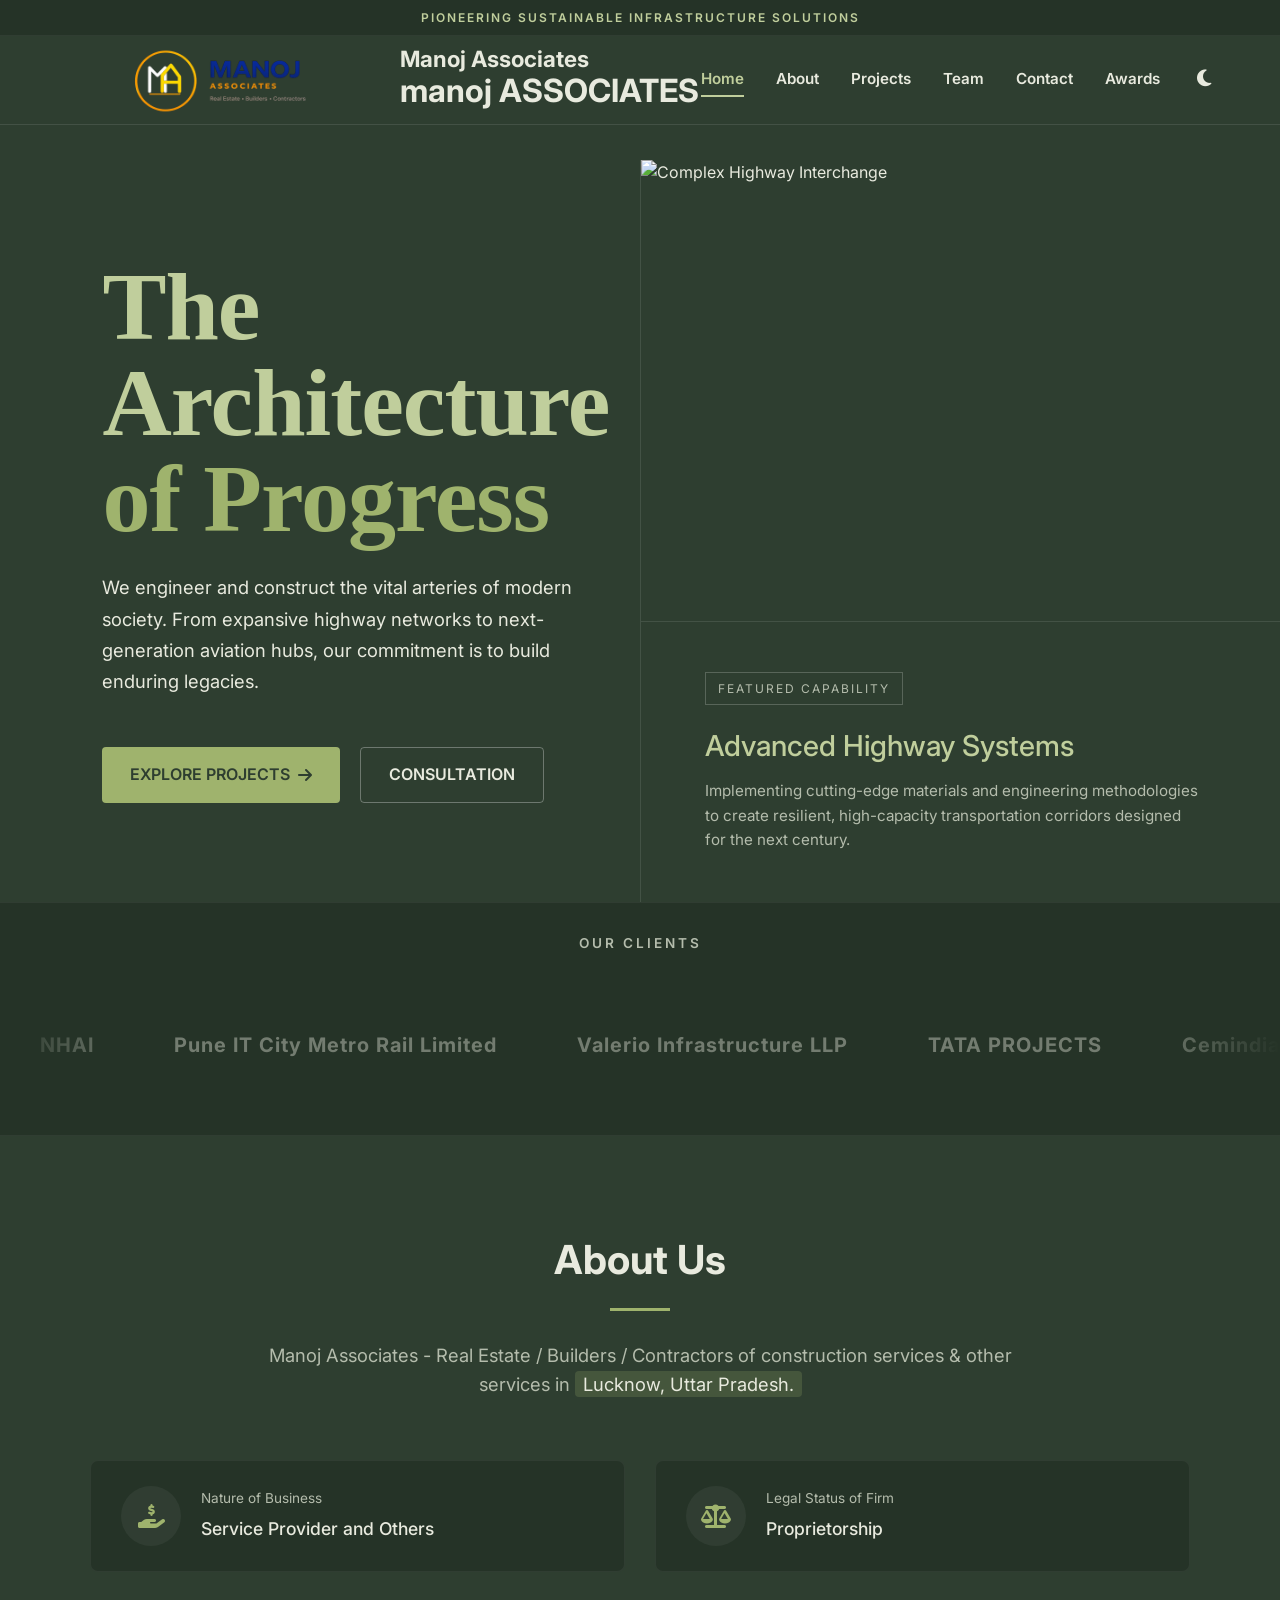
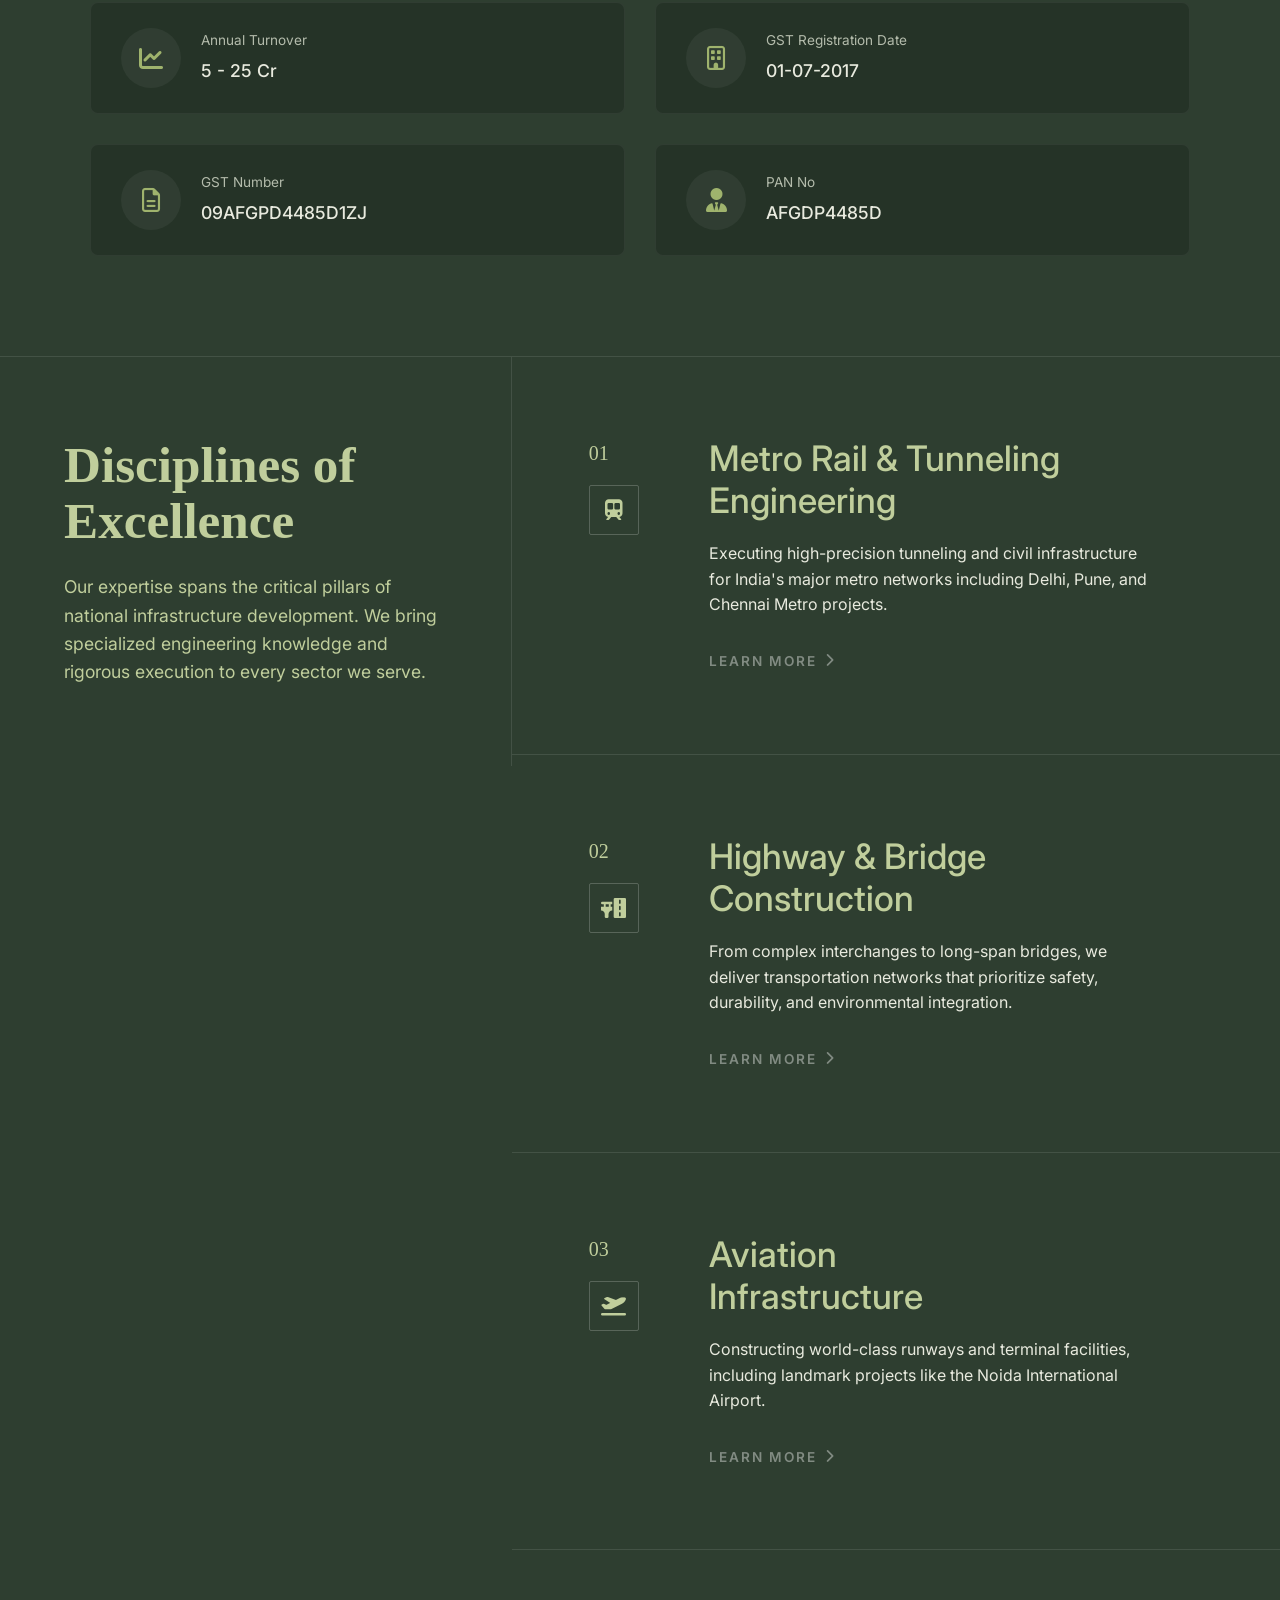
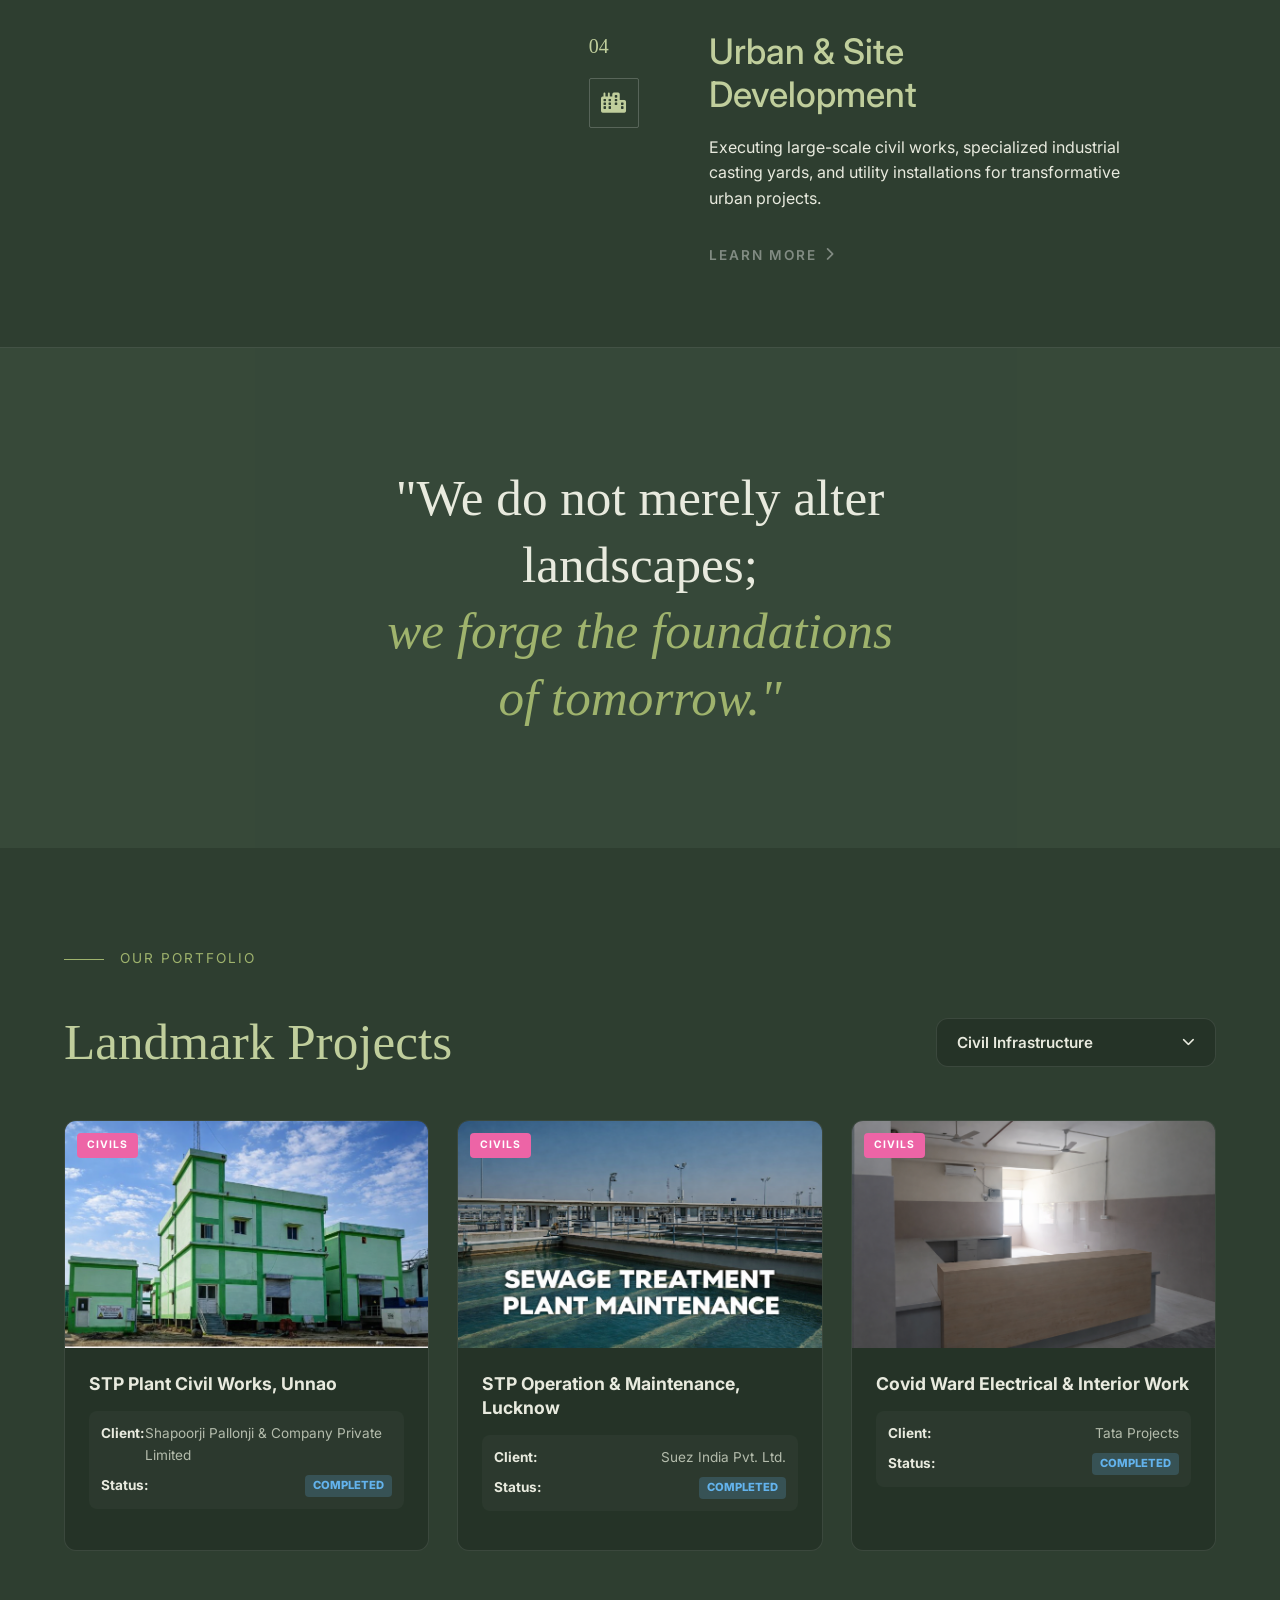
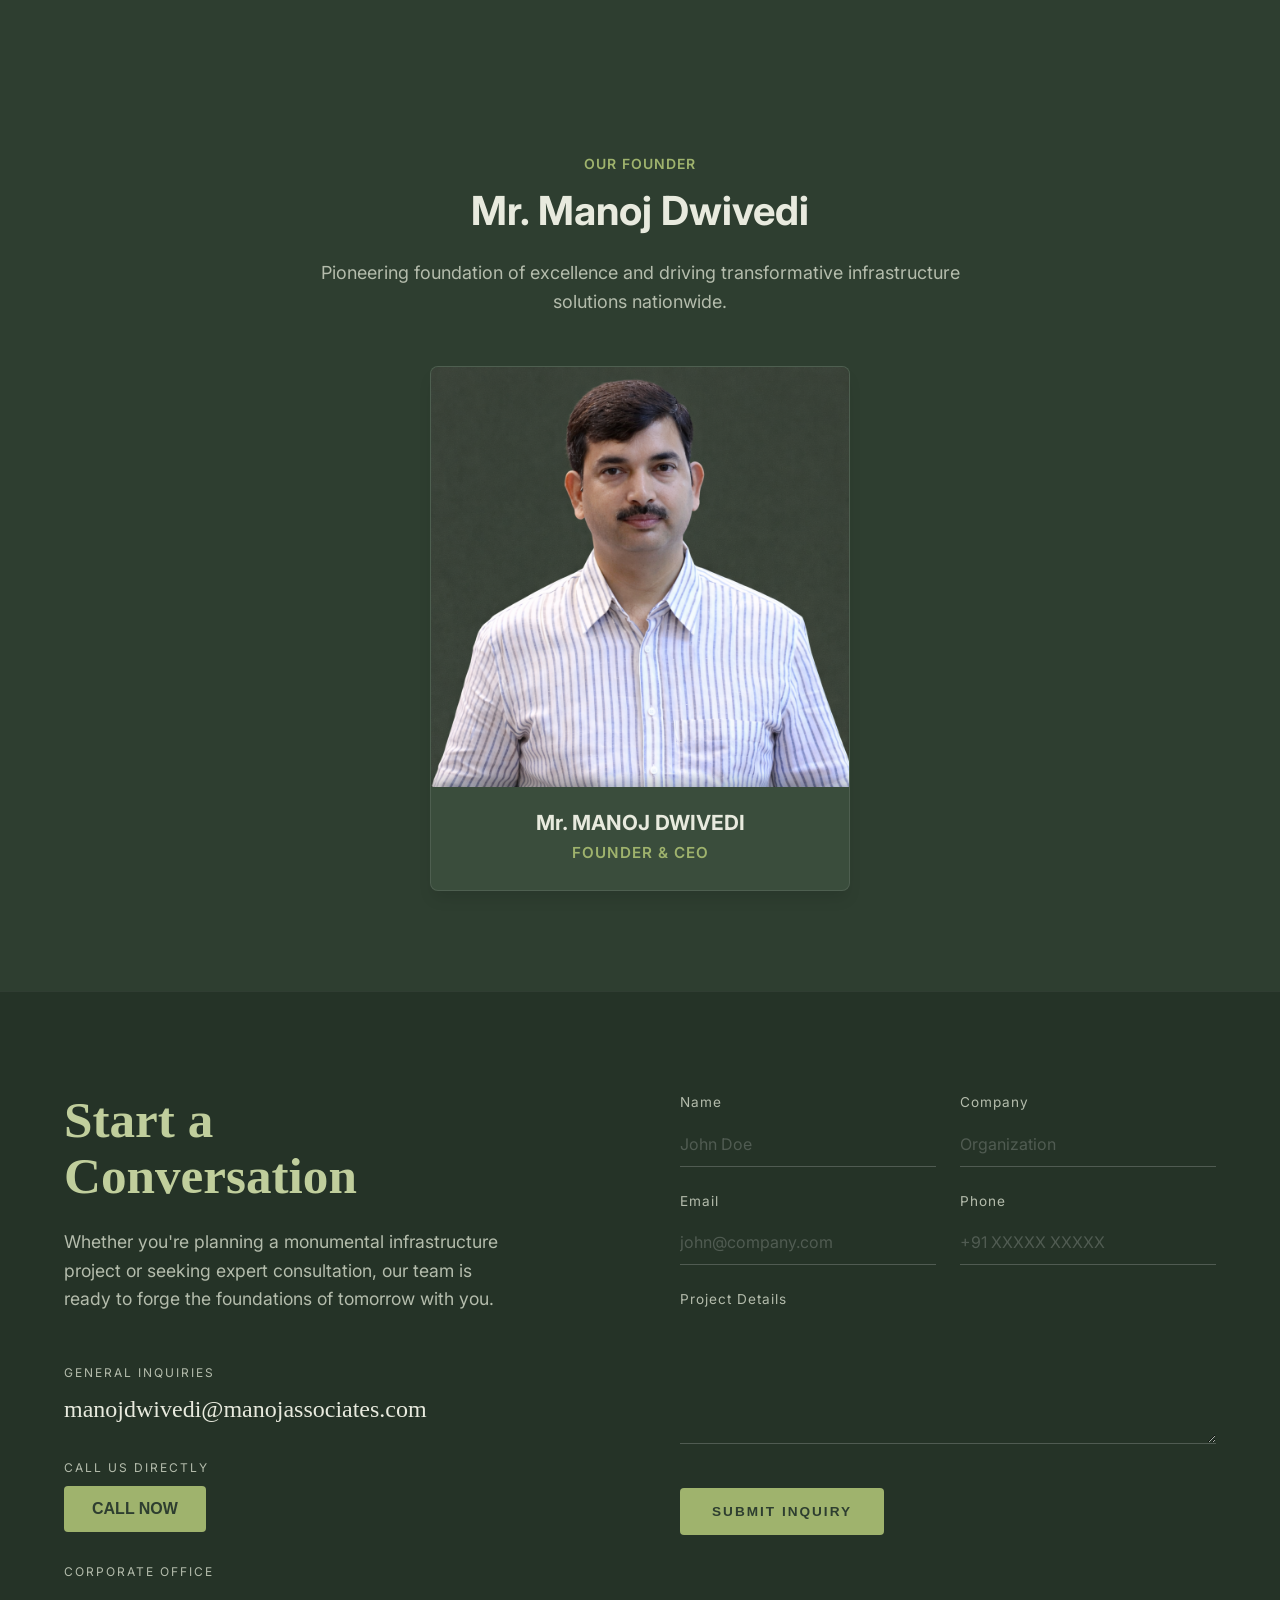
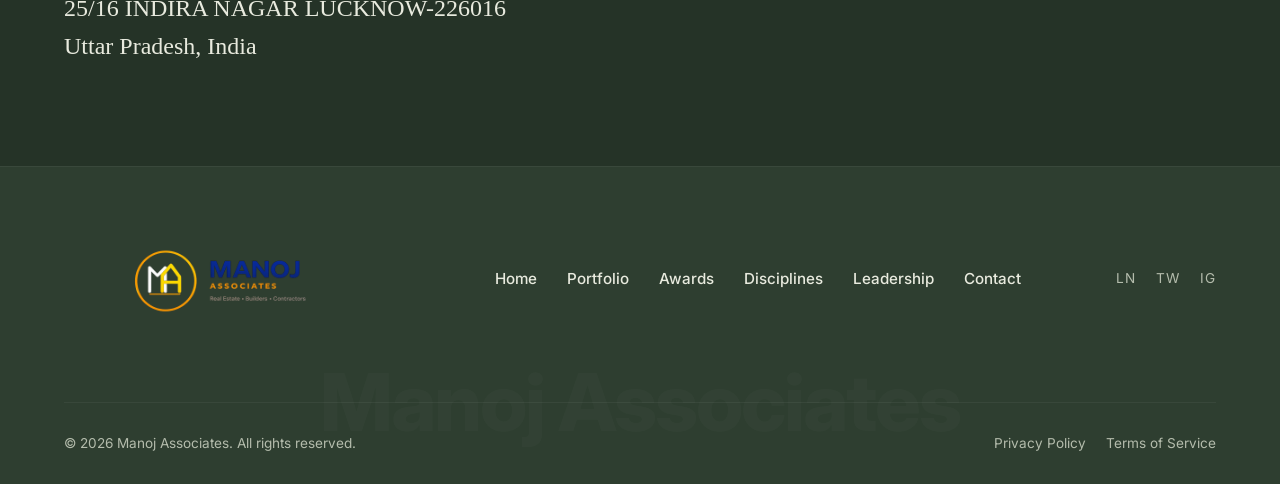
==== commit 146060ec: "gggg" ====
--- a/index.html
+++ b/index.html
@@ -38,6 +38,7 @@
                 <div class="logo-text">
                     <span class="logo-name">Manoj Associates </span>
                     <!-- <span class="logo-sub">Construction Excellence</span> -->
+                     <h1>manoj ASSOCIATES</h>
                 </div>
             </a>
             <button class="mobile-menu-btn" aria-label="Toggle menu">
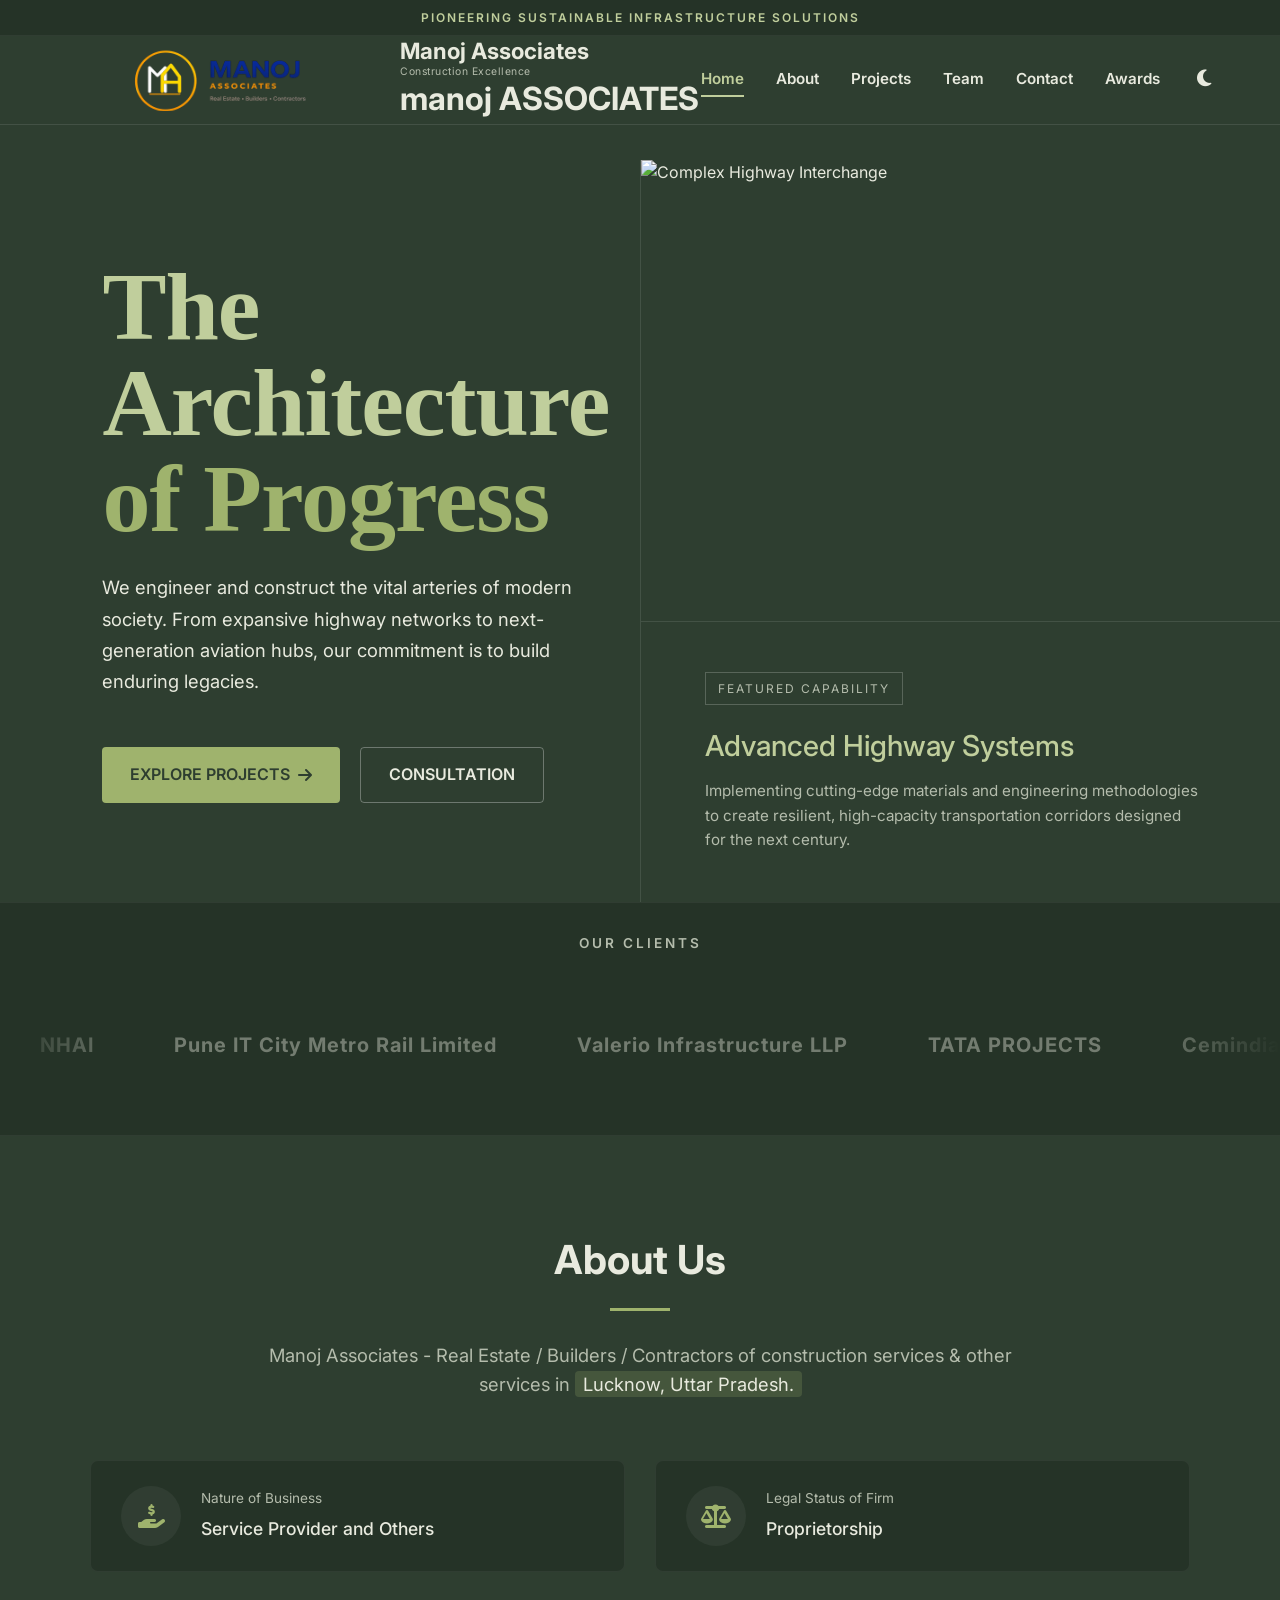
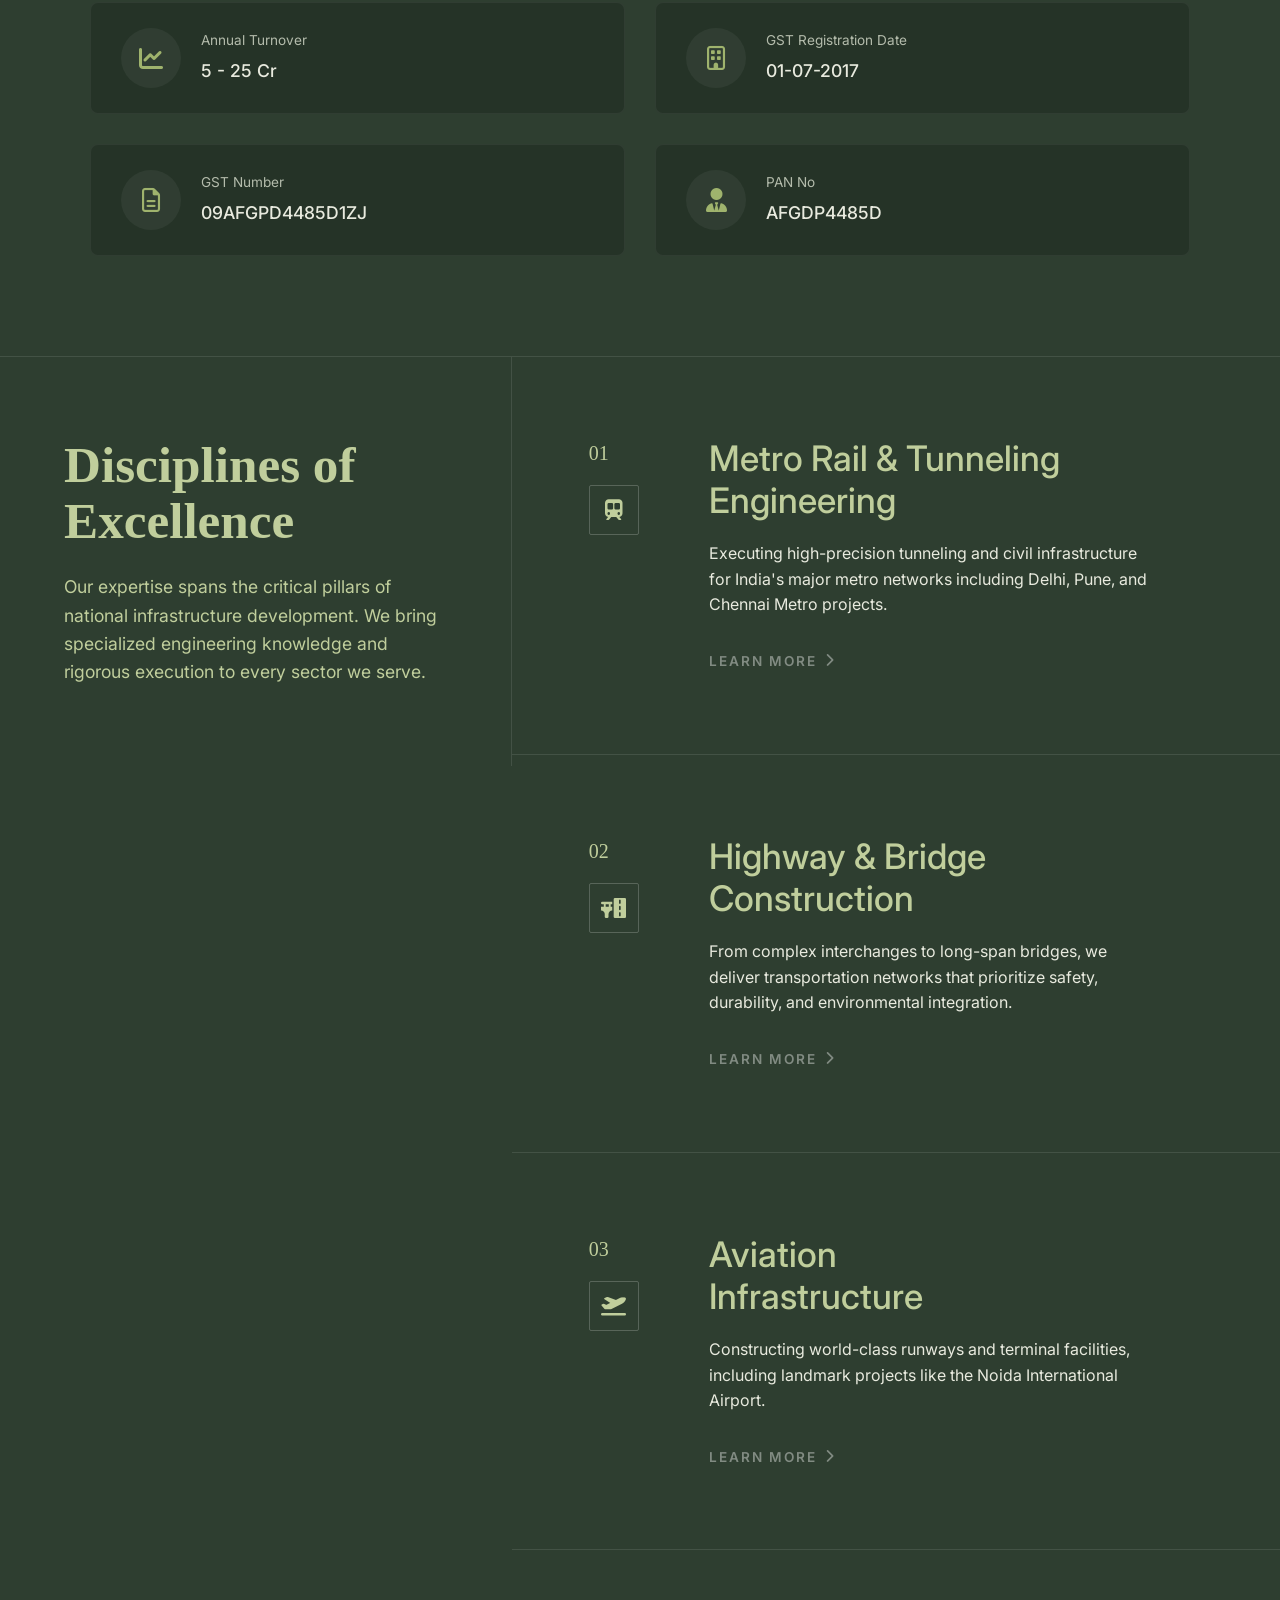
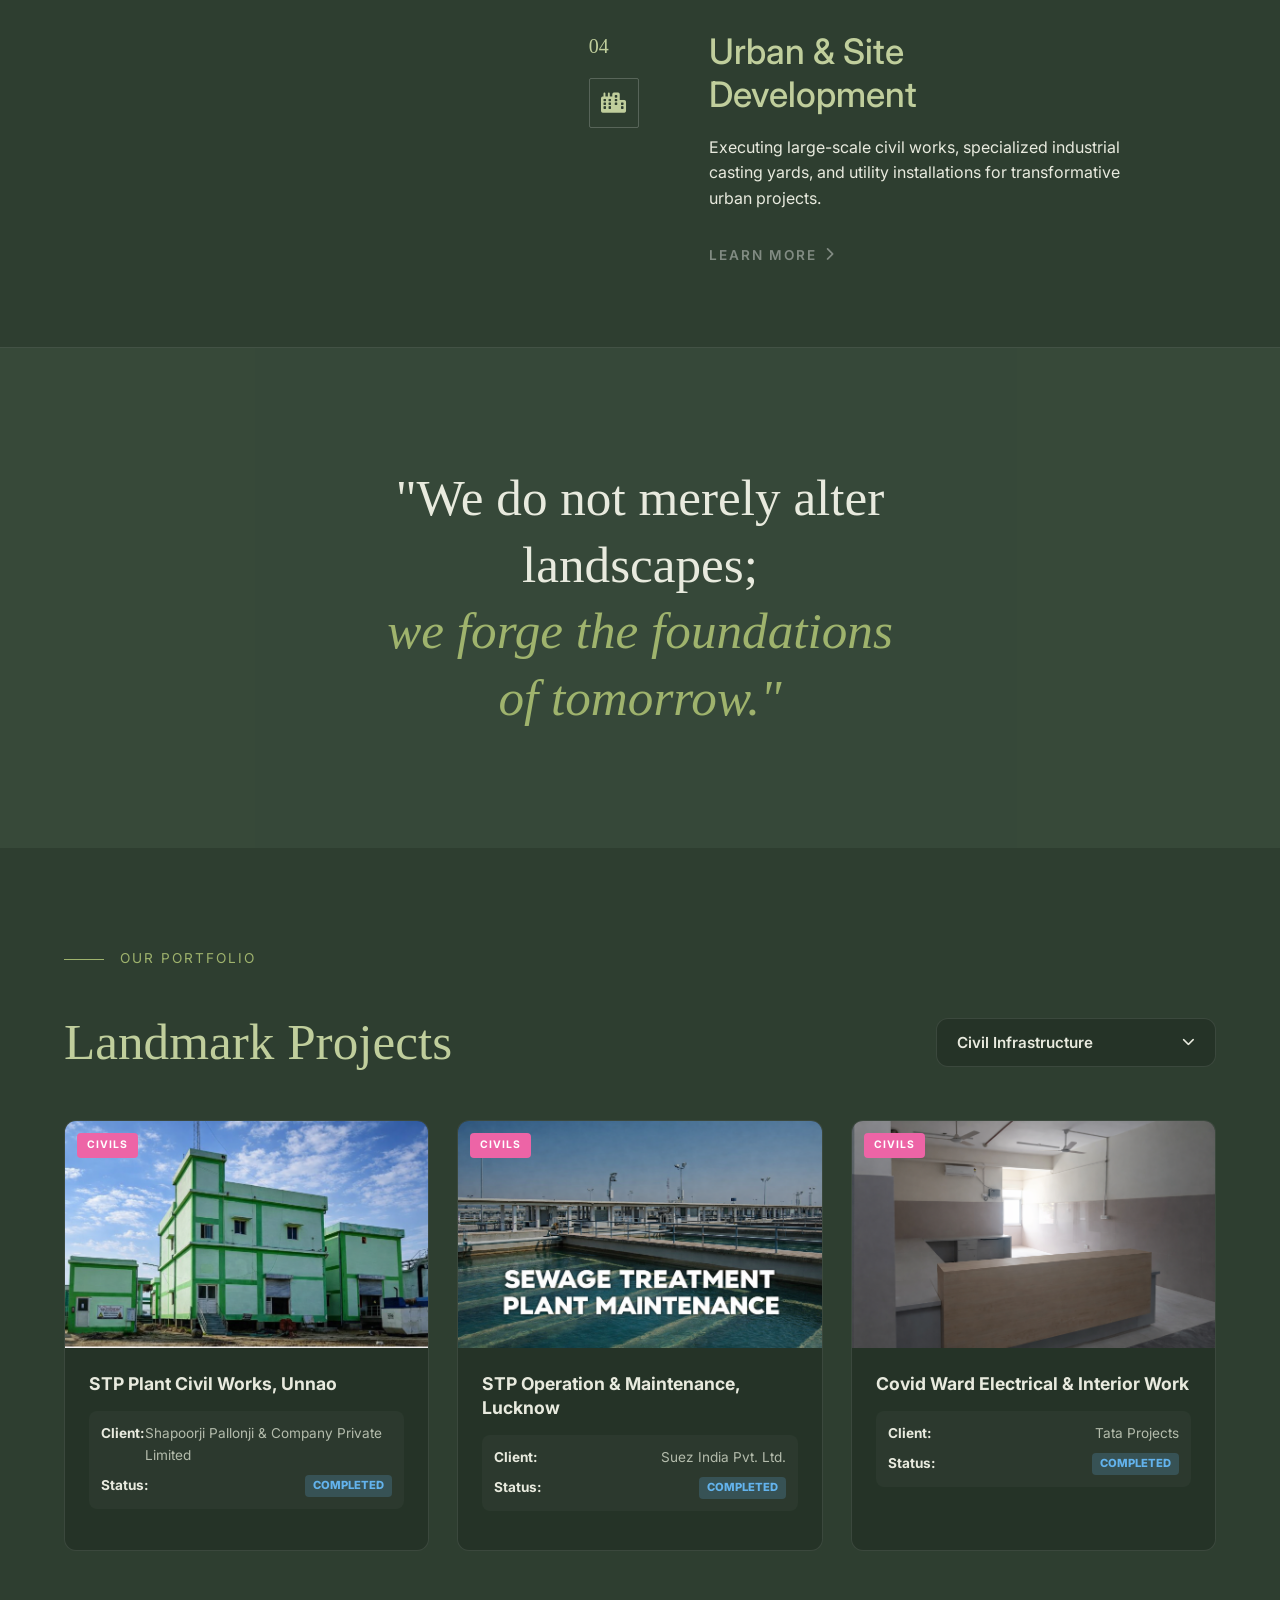
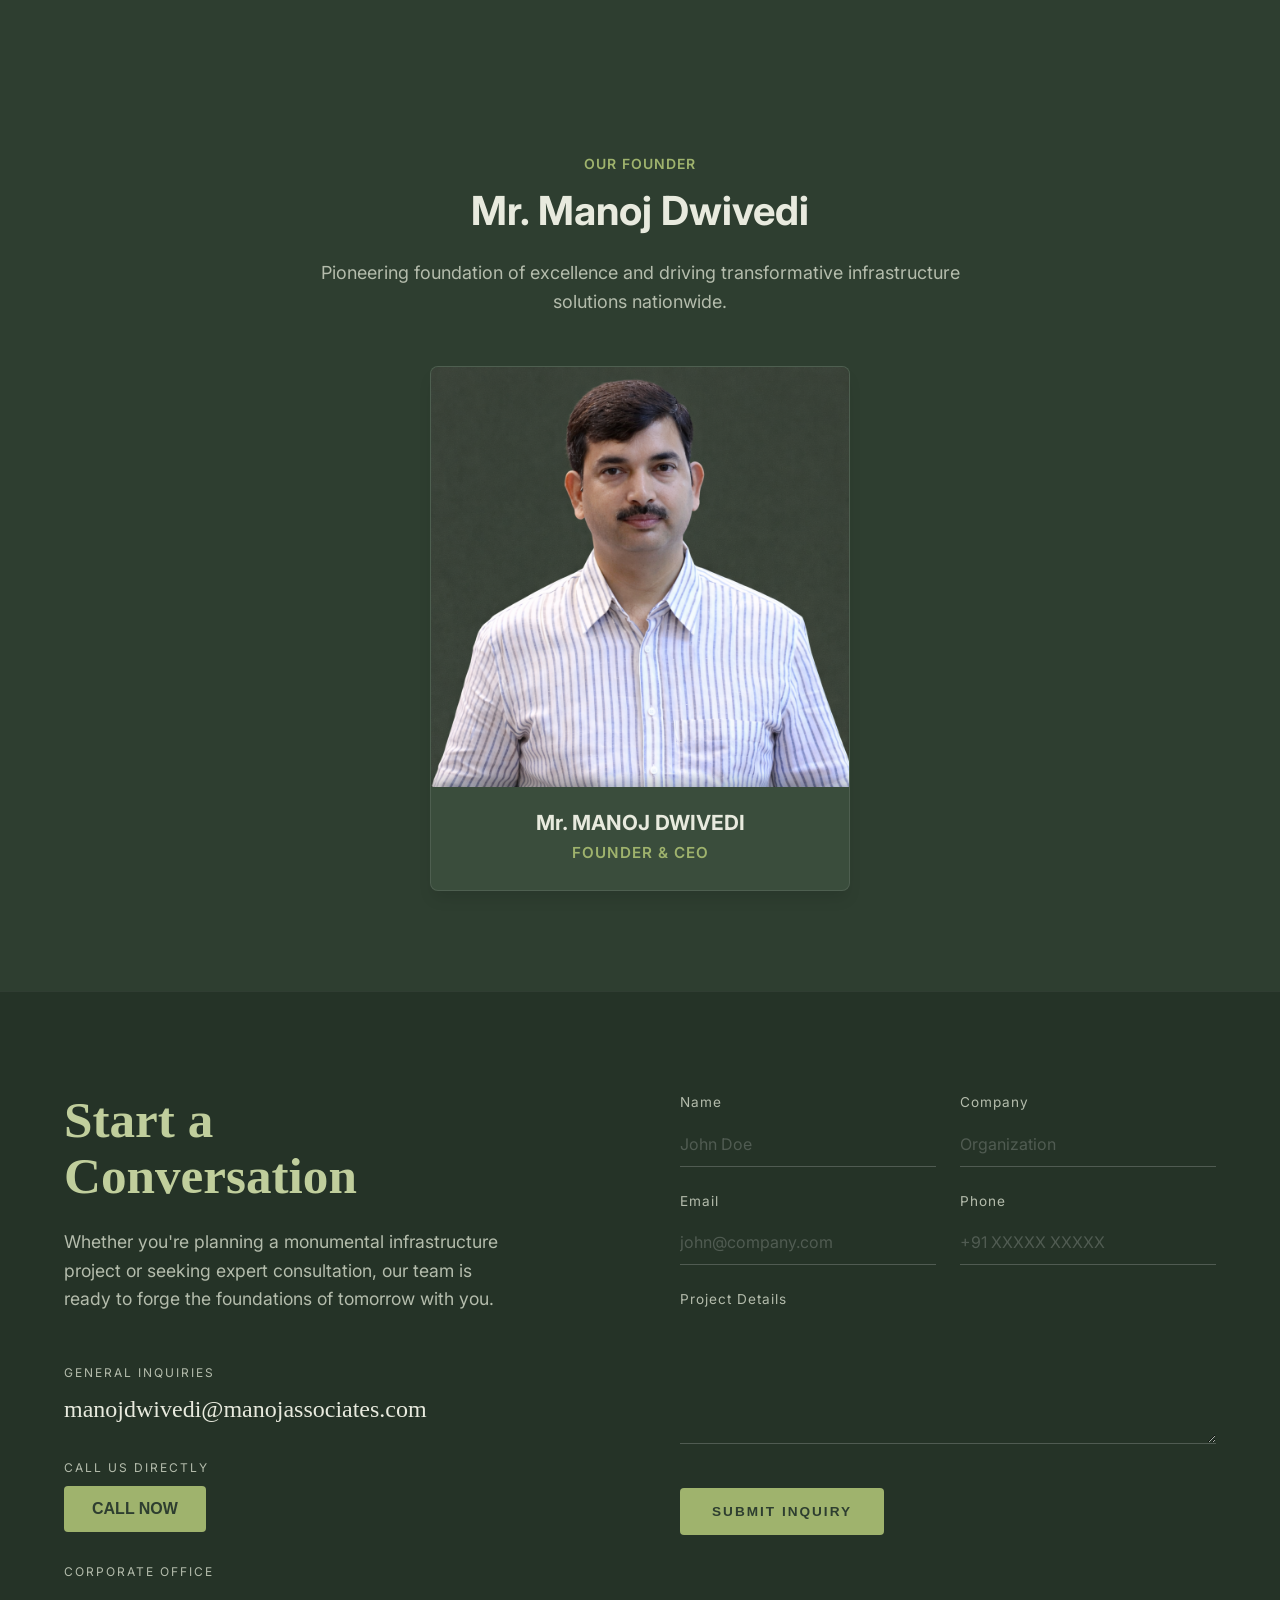
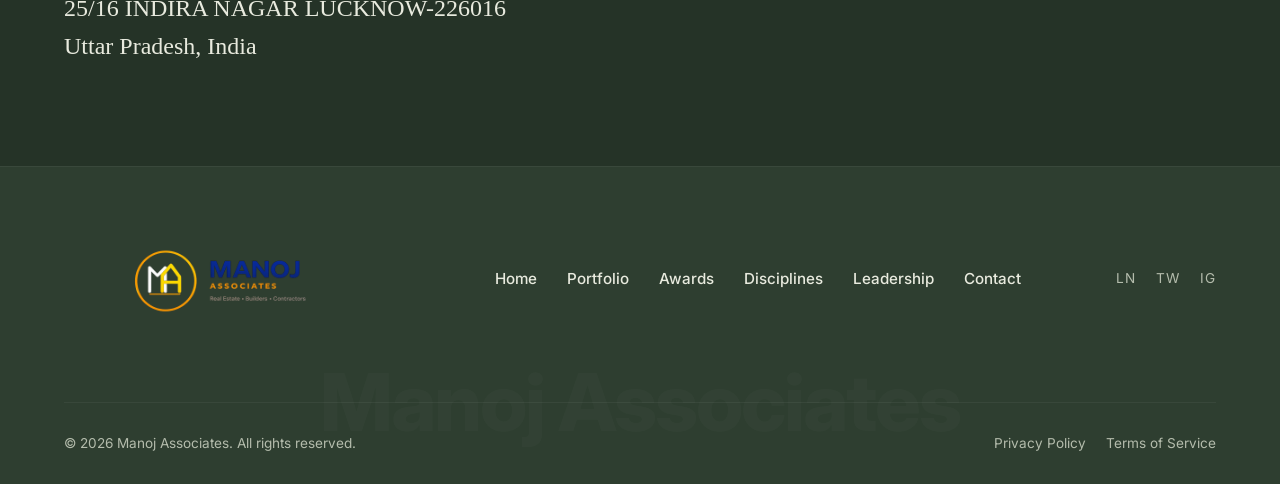
==== commit a480934c: "uncomment" ====
--- a/index.html
+++ b/index.html
@@ -37,7 +37,7 @@
                 <div class="logo-box"><img src="newlogo.png"></div>
                 <div class="logo-text">
                     <span class="logo-name">Manoj Associates </span>
-                    <!-- <span class="logo-sub">Construction Excellence</span> -->
+                    <span class="logo-sub">Construction Excellence</span>
                      <h1>manoj ASSOCIATES</h>
                 </div>
             </a>
